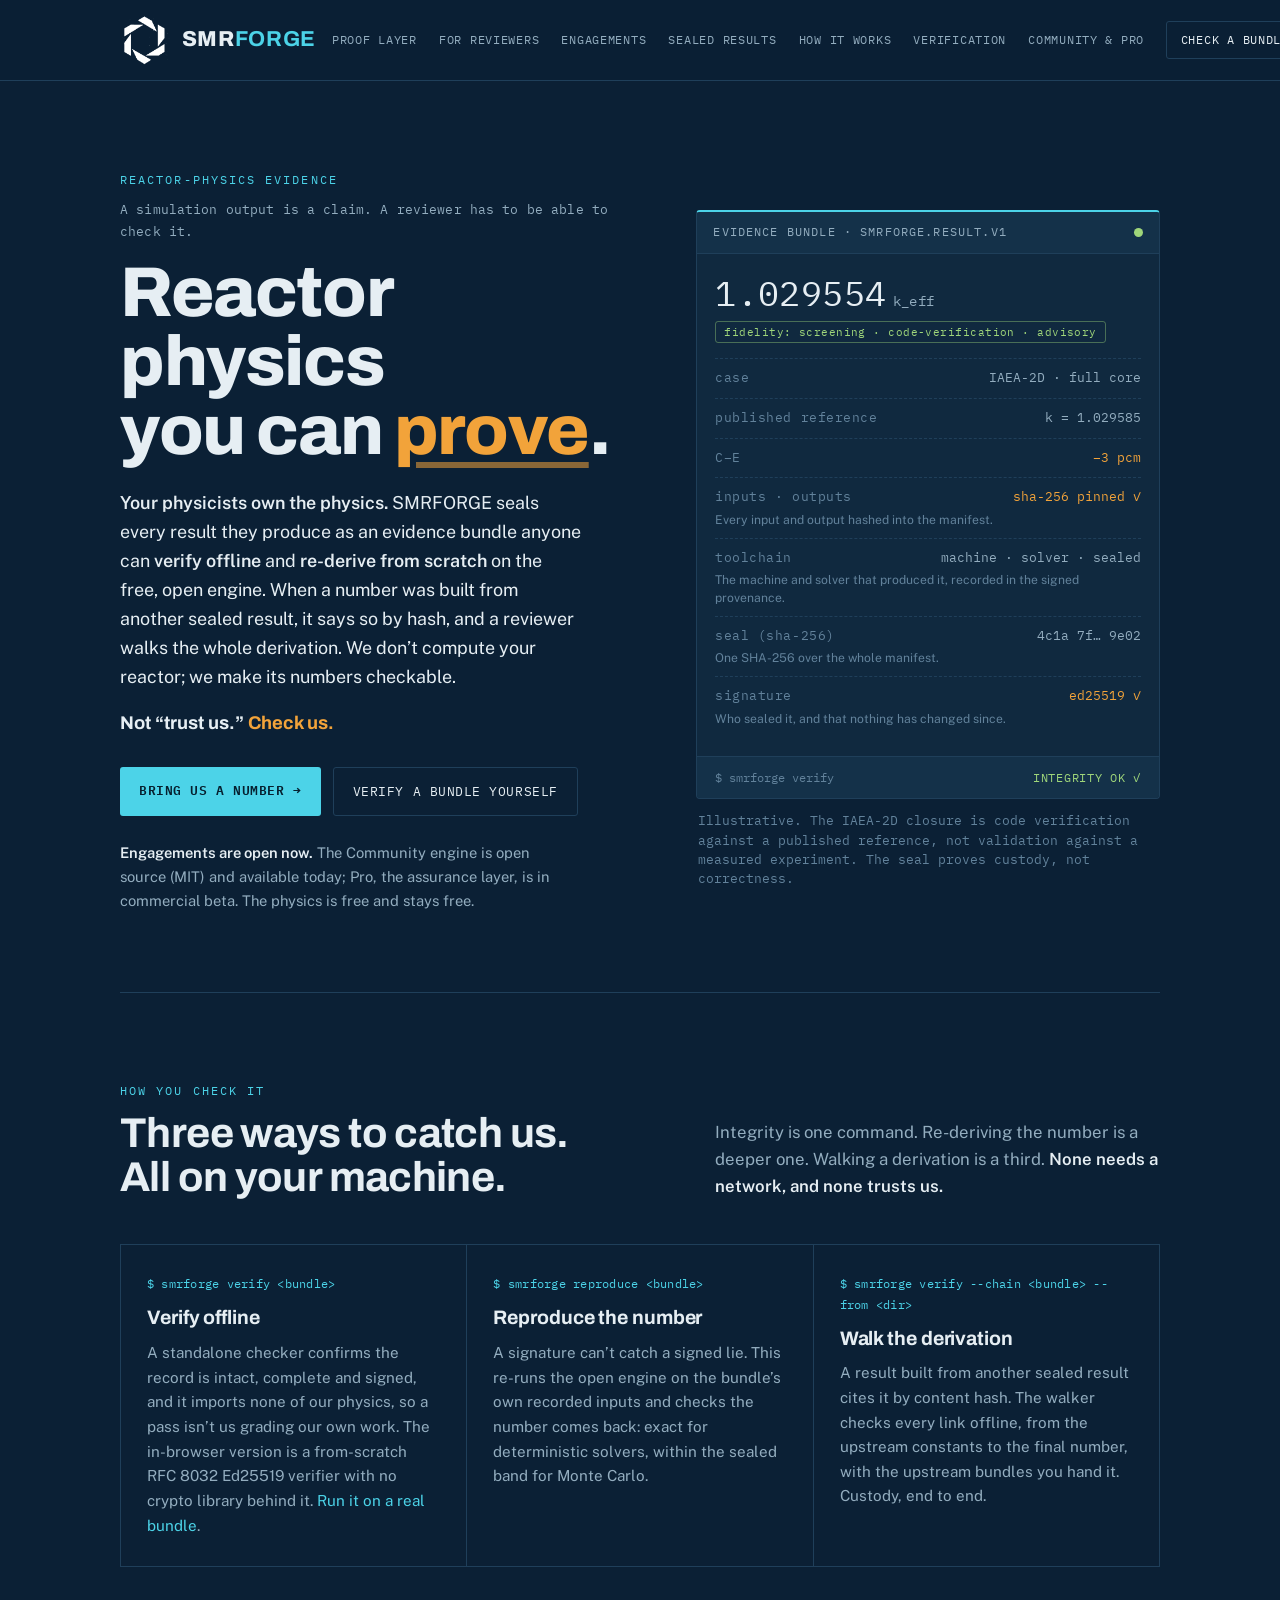
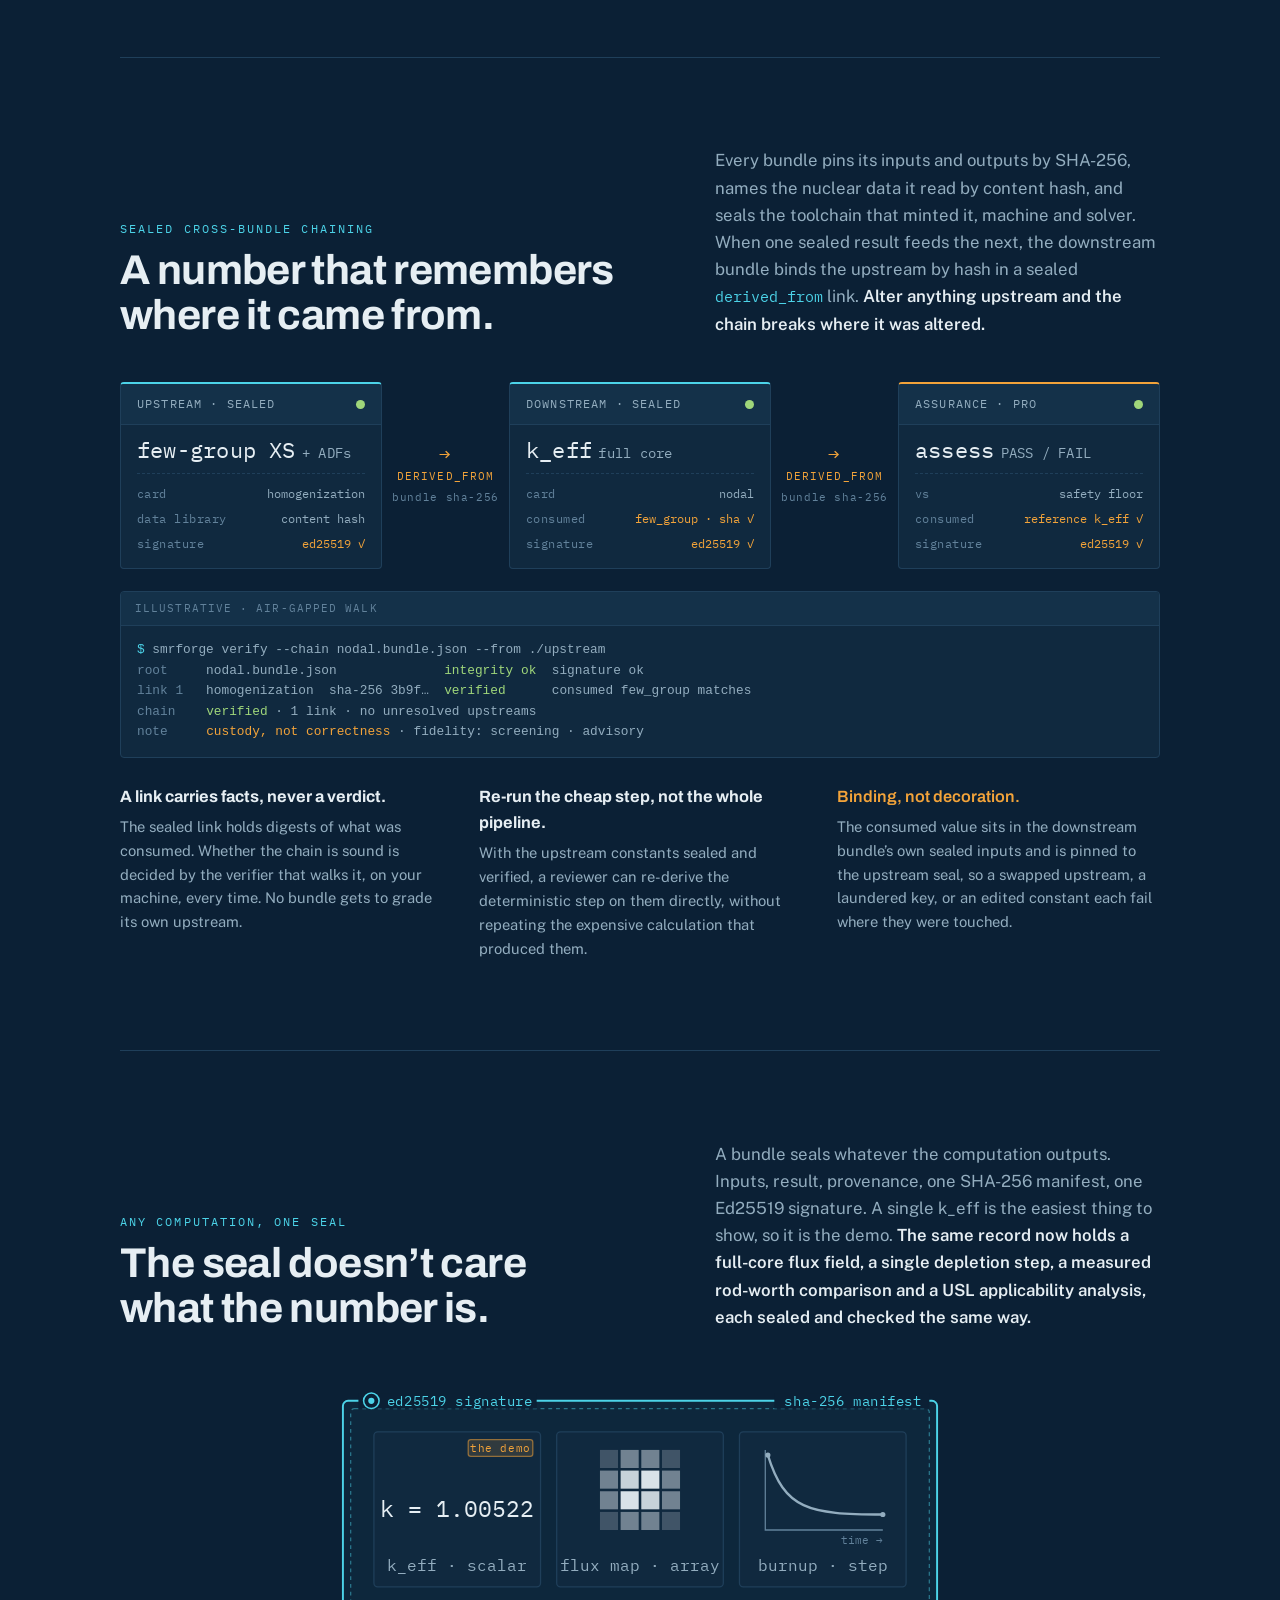
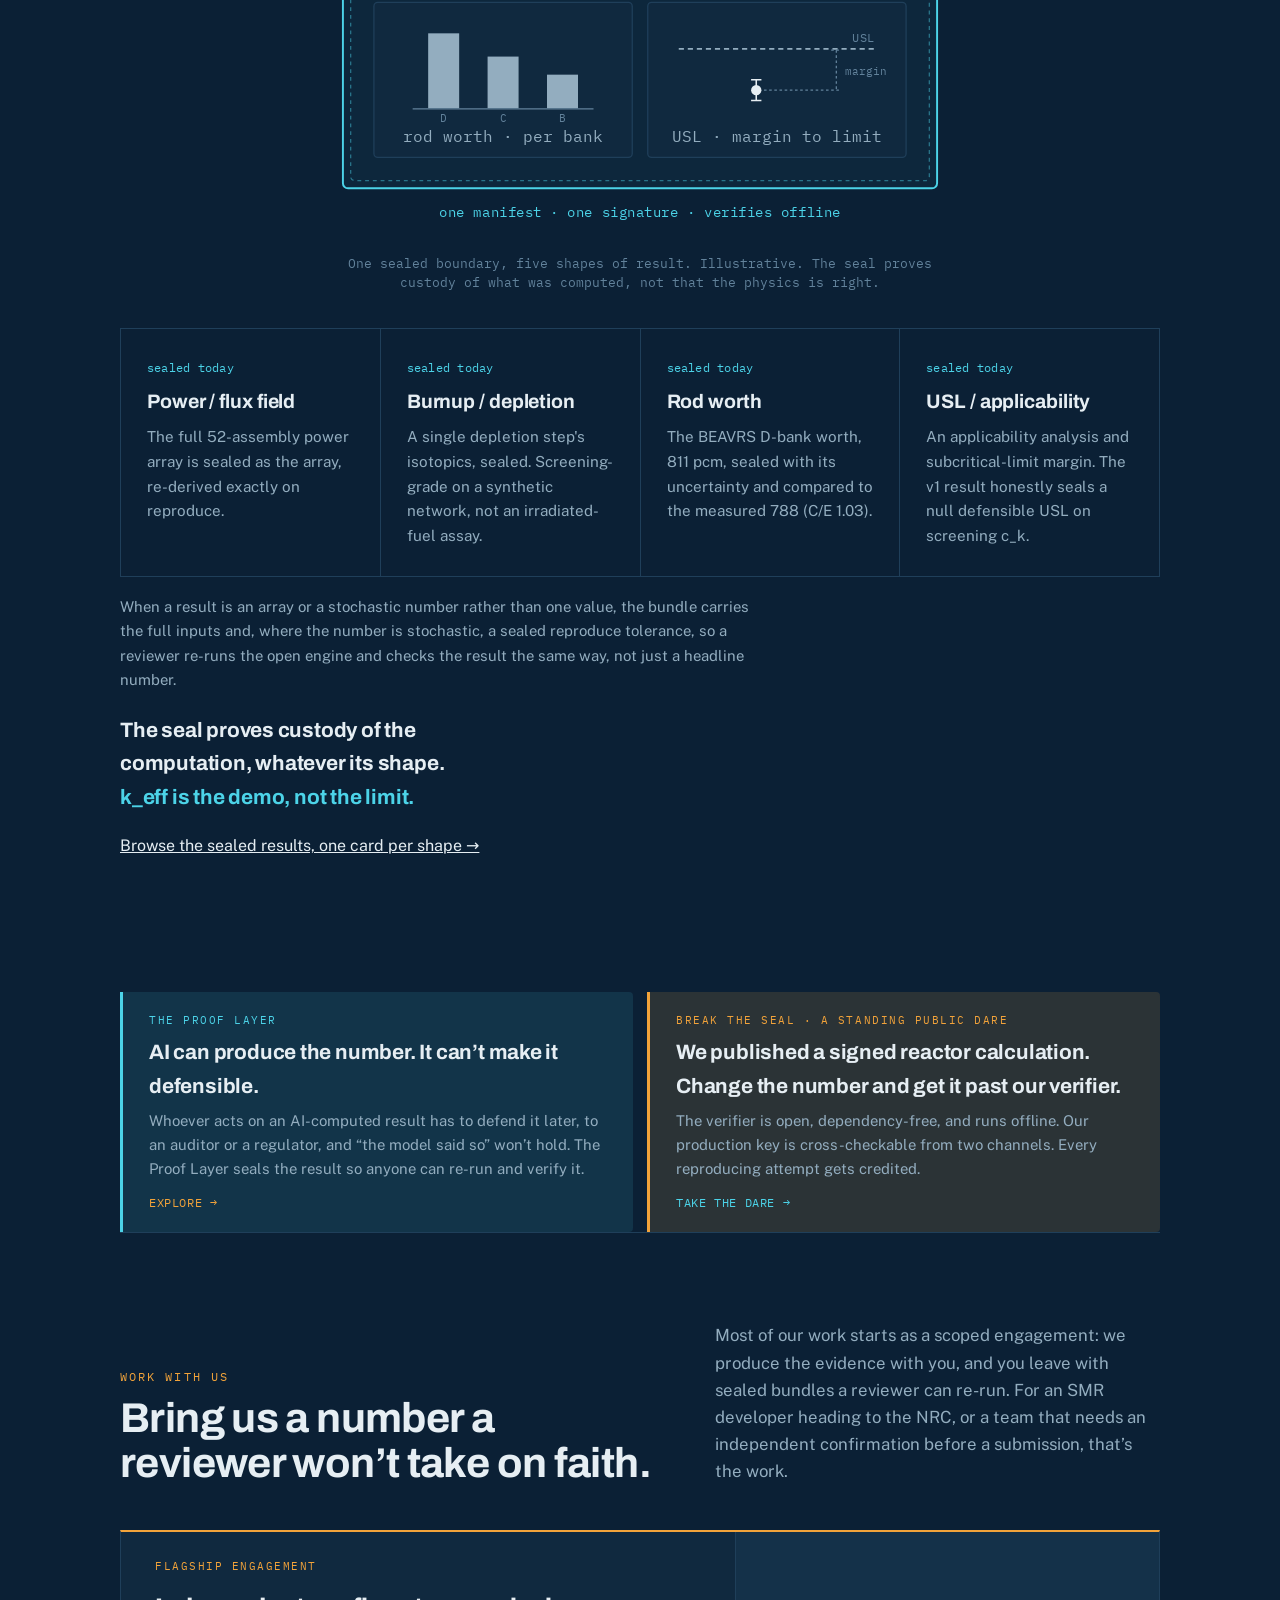
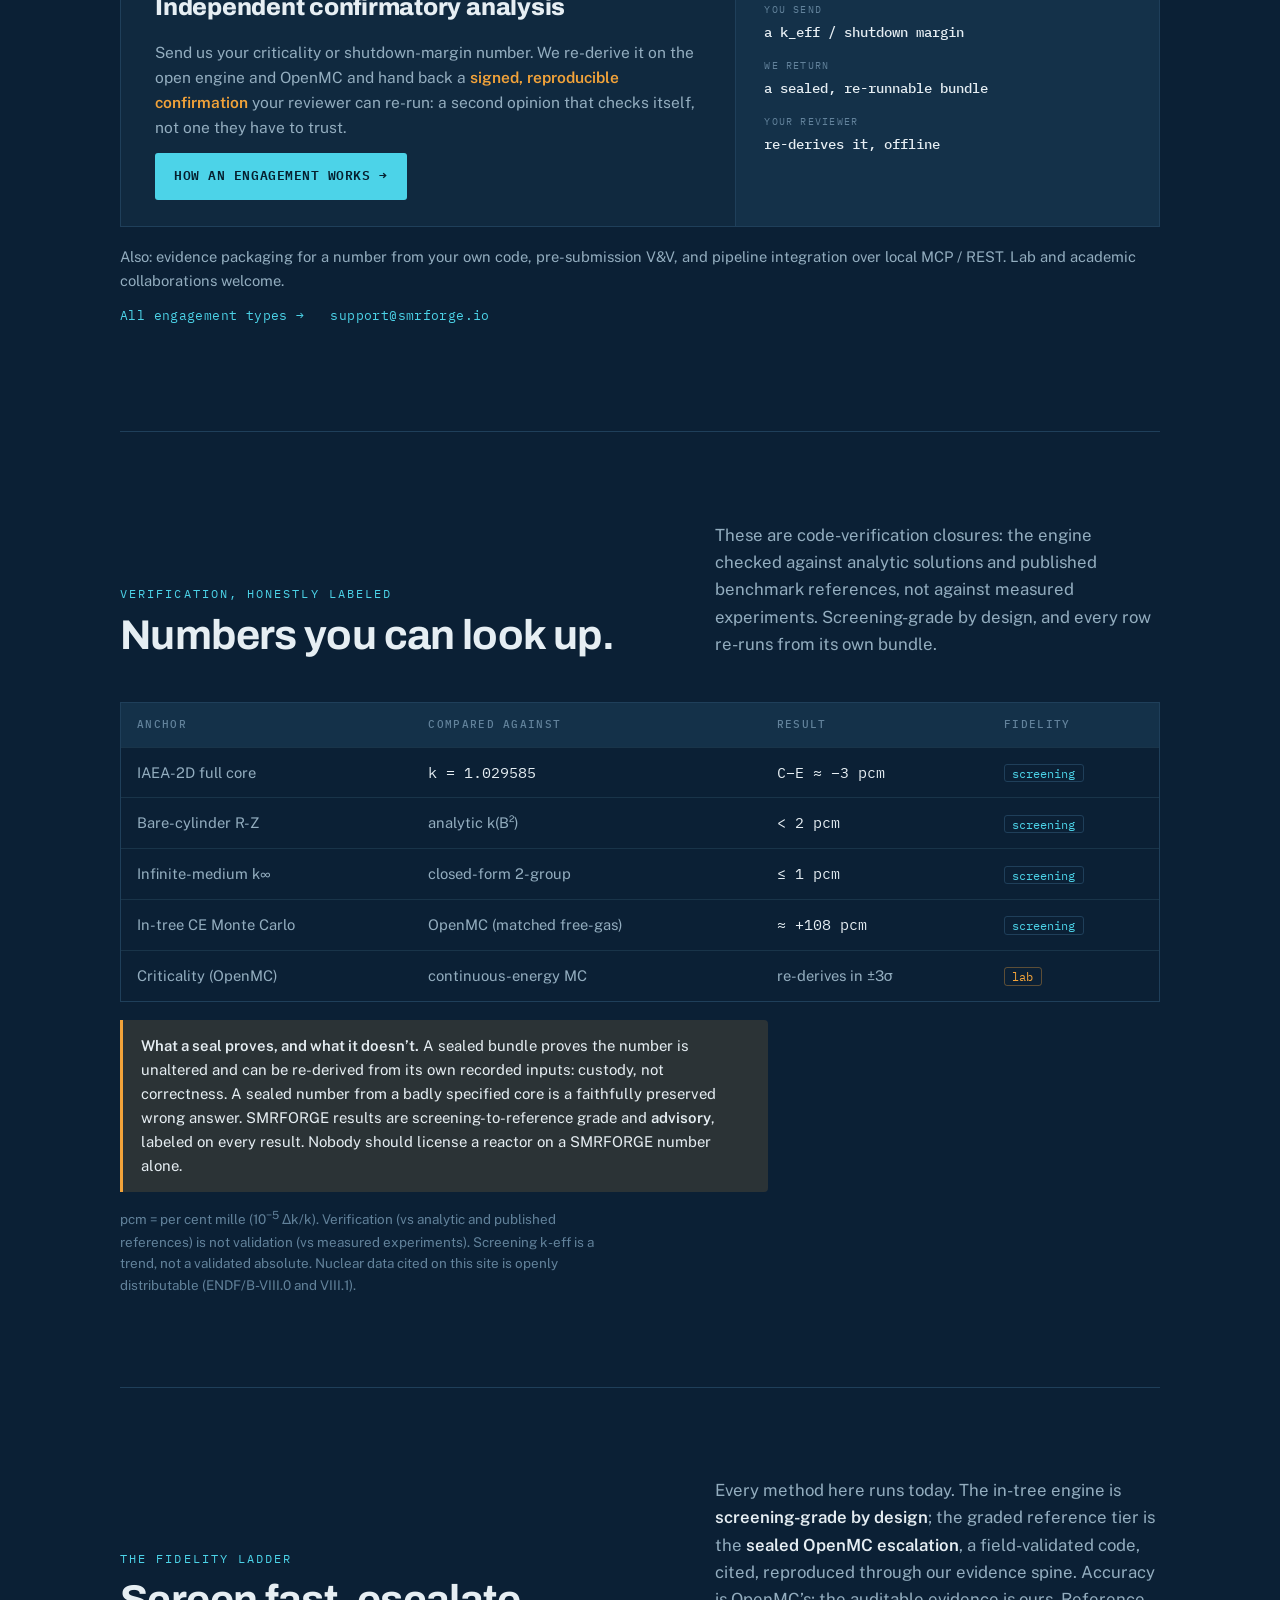
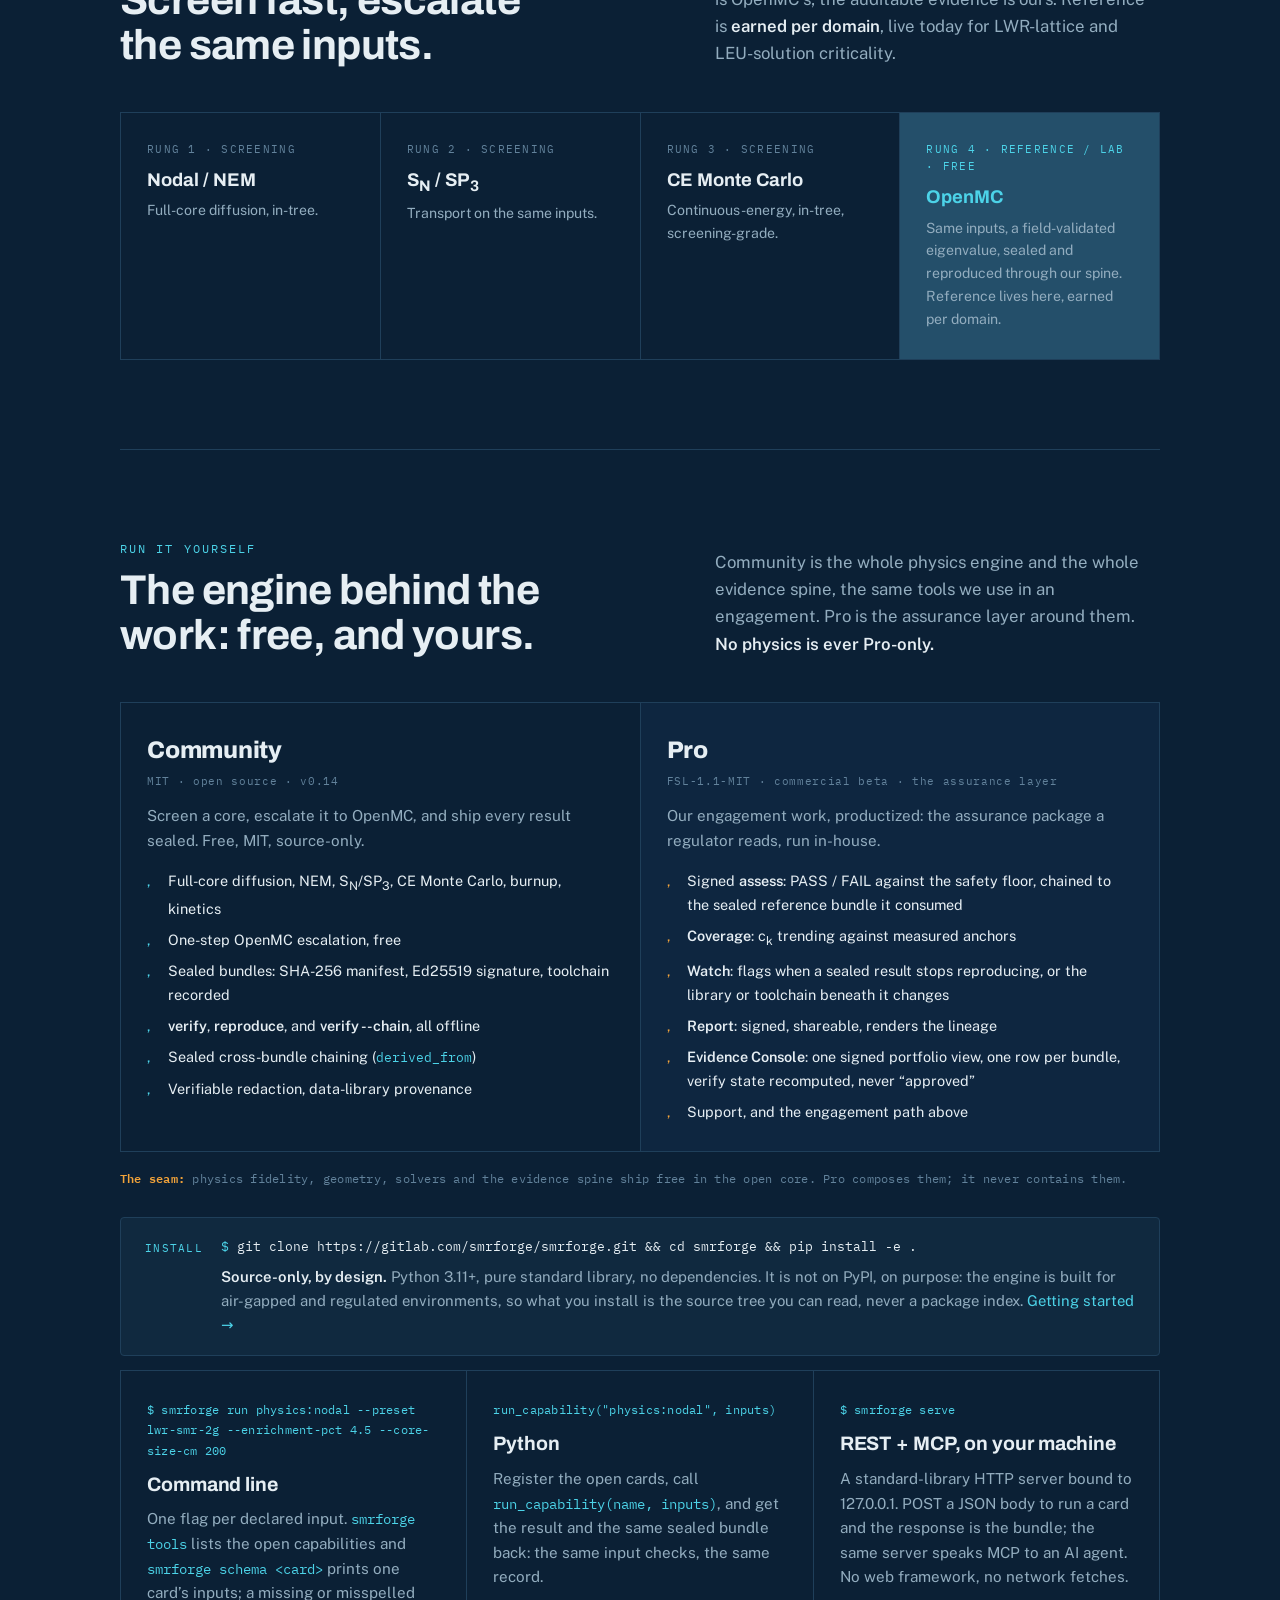
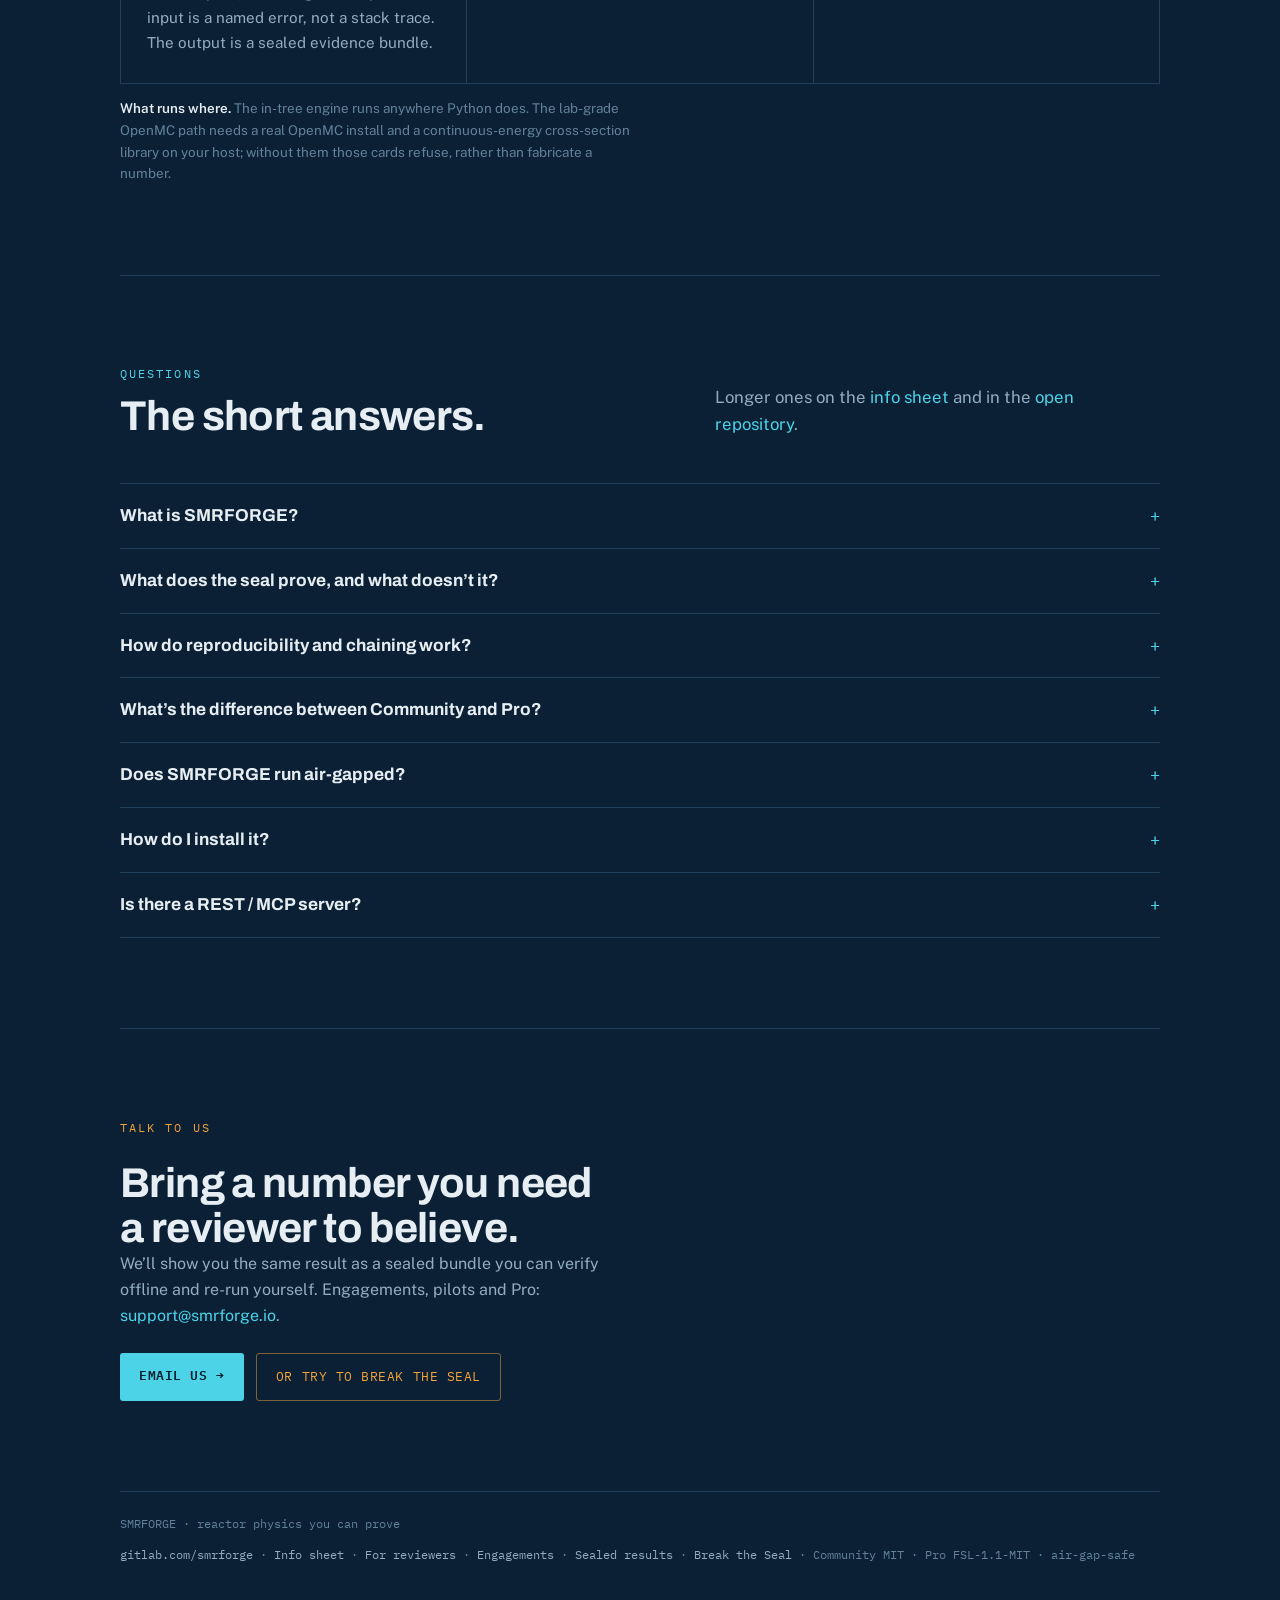
==== index.html @ 6ff383b5 "fix(site): consistency sweep from the honesty/link audit (footer, sitemap, check label) Post-overhau" ====
<!DOCTYPE html>
<html lang="en">
<head>
  <meta charset="UTF-8">
  <meta name="viewport" content="width=device-width, initial-scale=1.0">
  <meta name="google-site-verification" content="rlIf4eIc2Vl0NRAyAg5GZjQ8myi2Sw5cR3YJXz-t9fQ">
  <title>SMRFORGE · Reactor physics you can prove</title>
  <meta name="description" content="SMRFORGE is the evidence layer for reactor physics. Your team runs the calculation; every result becomes a sealed evidence bundle anyone can verify offline and re-derive by re-running the open engine on its recorded inputs. A result built from another sealed result cites it by hash, so a reviewer can walk the whole derivation. Not 'trust us'. Check us. Community is open (MIT); Pro adds the assurance layer for regulatory submissions (FSL-1.1-MIT). Air-gap-safe.">
  <link rel="icon" href="images/smrforge_logo_white_transparent.png" type="image/png">
  <meta property="og:title" content="SMRFORGE · Reactor physics you can prove">
  <meta property="og:description" content="The evidence layer for reactor physics. Every result becomes a sealed evidence bundle a reviewer can verify offline, re-derive on the open engine, and walk back to the sealed results it was built from. Not 'trust us'. Check us.">
  <meta property="og:image" content="https://smrforge.io/images/smrforge_logo_white_transparent.png">
  <meta property="og:url" content="https://smrforge.io">
  <meta property="og:type" content="website">
  <meta name="twitter:card" content="summary_large_image">
  <meta name="twitter:title" content="SMRFORGE · Reactor physics you can prove">
  <meta name="twitter:description" content="Sealed, offline-verifiable, re-runnable reactor-physics evidence, with custody you can walk end to end. Not 'trust us'. Check us. Air-gap-safe.">
  <meta name="twitter:image" content="https://smrforge.io/images/smrforge_logo_white_transparent.png">
  <link rel="canonical" href="https://smrforge.io">
  <script type="application/ld+json">
  {
    "@context": "https://schema.org",
    "@graph": [
      {
        "@type": "Organization",
        "@id": "https://smrforge.io/#organization",
        "name": "SMRFORGE",
        "url": "https://smrforge.io",
        "logo": "https://smrforge.io/images/smrforge_logo_white_transparent.png",
        "description": "SMRFORGE is the evidence layer for reactor physics. The free open core (MIT) is a screening-grade reactor-physics engine, full-core Cartesian nodal diffusion, higher-order NEM (1-D/2-D/3-D) with ADF/SPH equivalence, few-group homogenization, an in-tree continuous-energy Monte Carlo, Sn transport, SP3, burnup/depletion, kinetics and reactivity coefficients, rod-worth, shutdown-margin, pin-power, xenon/samarium, and one-step escalation to OpenMC, plus the evidence spine: sealed bundles with SHA-256 manifests and Ed25519 signatures, a standalone verifier, verifiable redaction, data-library and toolchain provenance, and sealed cross-bundle chaining so a result built from another sealed result can be walked end to end with `smrforge verify --chain`. Honestly screening-grade and reproducible on every run. Pro (FSL-1.1-MIT) adds the assurance layer for regulatory submissions, the signed assess deliverable with a PASS/FAIL verdict against the safety floor, coverage, watch, signed reports, and the Evidence Console. Air-gap-safe runtime.",
        "sameAs": [
          "https://www.linkedin.com/company/smrforge/",
          "https://x.com/smrforge"
        ],
        "contactPoint": {
          "@type": "ContactPoint",
          "email": "support@smrforge.io",
          "contactType": "customer support"
        }
      },
      {
        "@type": "SoftwareApplication",
        "name": "SMRFORGE Community",
        "applicationCategory": "EngineeringApplication",
        "operatingSystem": "Windows|macOS|Linux",
        "softwareVersion": "0.14.0",
        "description": "Open-source (MIT) screening reactor-physics engine for Small Modular Reactor design and analysis. In-tree pure-Python solvers, full-core Cartesian nodal diffusion, higher-order NEM (1-D/2-D/3-D) with ADF/SPH equivalence, few-group homogenization, continuous-energy Monte Carlo, Sn transport, SP3, burnup/depletion, kinetics and reactivity coefficients, for fast screening, plus one-step escalation to OpenMC (free). Every run produces a sealed evidence bundle (SHA-256 manifest, Ed25519 signature, reproducibility block with the data library by content hash and the minting toolchain, derivation lineage, and sealed derived_from links to upstream bundles) that any third party can verify offline. Ships the CLI (smrforge run, verify, verify --chain, reproduce, serve, license, --version) and the full evidence spine. Honestly screening-grade and reproducible. Pure Python standard library, zero dependencies; install from source (not on PyPI).",
        "offers": {
          "@type": "Offer",
          "price": "0",
          "priceCurrency": "USD"
        },
        "downloadUrl": "https://gitlab.com/smrforge/smrforge",
        "license": "https://opensource.org/licenses/MIT",
        "author": {
          "@id": "https://smrforge.io/#organization"
        }
      },
      {
        "@type": "SoftwareApplication",
        "name": "SMRFORGE Pro",
        "applicationCategory": "EngineeringApplication",
        "operatingSystem": "Windows|macOS|Linux",
        "description": "Commercial assurance / regulatory layer for licensing-relevant workflows (FSL-1.1-MIT). Turns evidence bundles into a submission-ready assurance package: the signed 'assess' deliverable, a lab-or-reference k-eff and a tech-spec shutdown-margin gate in one independently-verifiable bundle with a PASS/FAIL verdict against the safety floor, chained by sealed derived_from link to the reference bundle it consumed, plus coverage (c_k trending), watch (flags when a sealed result stops reproducing or the library or toolchain beneath it changes), signed shareable evidence reports that render lineage, and the Evidence Console, a signed portfolio view with the verify state of every bundle recomputed. Physics fidelity is never a Pro feature; all of it ships free in the open core.",
        "offers": {
          "@type": "Offer",
          "priceSpecification": {
            "@type": "PriceSpecification",
            "description": "Commercial license. Contact support@smrforge.io for pricing."
          }
        },
        "author": {
          "@id": "https://smrforge.io/#organization"
        }
      },
      {
        "@type": "FAQPage",
        "mainEntity": [
          {
            "@type": "Question",
            "name": "What is SMRFORGE?",
            "acceptedAnswer": {
              "@type": "Answer",
              "text": "SMRFORGE is the evidence layer for reactor physics. The free open core (MIT) is a screening-grade reactor-physics engine, full-core nodal diffusion and NEM, few-group homogenization, an in-tree continuous-energy Monte Carlo, Sn transport, SP3, burnup, kinetics and reactivity coefficients, rod-worth, shutdown-margin and pin-power, with one-step escalation to OpenMC, free. Every result becomes a sealed evidence bundle anyone can verify offline and re-derive by re-running the open engine on its recorded inputs. Pro (FSL-1.1-MIT) adds the assurance layer a regulator reads: the signed assess deliverable with a PASS/FAIL verdict against the safety floor, coverage, watch, signed reports and the Evidence Console. Physics is free and stays free; Pro is never physics."
            }
          },
          {
            "@type": "Question",
            "name": "What does the seal prove, and what doesn't it?",
            "acceptedAnswer": {
              "@type": "Answer",
              "text": "A sealed bundle proves custody: the number in front of you is the number the engine produced, nothing altered it, and the run can be re-derived from the inputs in the bundle. Under SMRFORGE's pinned production key it also proves origin. It does not prove the physics is right, a sealed number from a badly specified core is a faithfully preserved wrong answer. SMRFORGE results are screening-to-reference grade and advisory, labeled on every result. Nobody should license a reactor on a SMRFORGE number alone."
            }
          },
          {
            "@type": "Question",
            "name": "How does SMRFORGE handle reproducibility and chaining?",
            "acceptedAnswer": {
              "@type": "Answer",
              "text": "Every run produces an evidence bundle: a SHA-256 manifest of inputs and outputs, a reproducibility block (engine version, the nuclear-data library it read and its SHA-256, the RNG seed, a determinism statement, and the toolchain that minted it, machine and solver), and a derivation lineage. `smrforge verify <bundle>` confirms or refutes a bundle's integrity offline with a checker that imports none of our physics. `smrforge reproduce <bundle>` re-runs the open engine on the bundle's own recorded inputs and checks the number re-derives. When a result was built from another sealed result, its bundle binds the upstream by content hash in a sealed derived_from link, and `smrforge verify --chain <bundle> --from <dir>` walks every link offline. The link carries facts, never a verdict: the verifier that walks the chain decides."
            }
          },
          {
            "@type": "Question",
            "name": "What's the difference between Community and Pro?",
            "acceptedAnswer": {
              "@type": "Answer",
              "text": "Community (MIT) is the whole screening engine and the whole evidence spine: nodal diffusion and NEM, Sn/SP3, continuous-energy Monte Carlo, the OpenMC escalation path, sealed bundles, the standalone verifier, reproduce, chain walking, verifiable redaction, and data-library and toolchain provenance. Pro (FSL-1.1-MIT) adds the assurance layer: the signed assess deliverable with a PASS/FAIL verdict against the safety floor (chained to the sealed reference bundle it consumed), coverage (c_k trending), watch, signed reports with lineage, the Evidence Console, and support. No physics is ever Pro-only."
            }
          },
          {
            "@type": "Question",
            "name": "Does SMRFORGE run air-gapped?",
            "acceptedAnswer": {
              "@type": "Answer",
              "text": "Yes. The open core is pure Python standard library with zero dependencies and no network fetches at runtime, so it runs fully offline, on a laptop with no internet, in a SCIF, or behind an enterprise firewall. The verifier, reproduce, and the chain walker are all offline; the chain walker takes upstream bundles from a directory or archive you supply, never from a network."
            }
          },
          {
            "@type": "Question",
            "name": "How do I install SMRFORGE?",
            "acceptedAnswer": {
              "@type": "Answer",
              "text": "The open core is public at gitlab.com/smrforge/smrforge. It is not on PyPI, by design (the engine targets air-gapped and regulated environments), so you install from source: git clone the repo, then pip install -e . (Python 3.11+, pure standard library, zero dependencies). The CLI ships smrforge run <capability>, smrforge tools, smrforge schema <capability>, smrforge verify <bundle>, smrforge verify --chain, smrforge reproduce <bundle>, smrforge serve (a local REST + MCP server), smrforge license, and smrforge --version. The same capabilities are a Python API. Also public: the Evidence Envelope standard, its single-file reference verifier (no SMRFORGE import), and the reviewer kit. Pro is source-available (FSL-1.1) and licensed, in commercial beta."
            }
          },
          {
            "@type": "Question",
            "name": "Is there a REST / MCP server?",
            "acceptedAnswer": {
              "@type": "Answer",
              "text": "Yes. smrforge serve starts a Python-standard-library HTTP server bound to 127.0.0.1 (port 8765 by default) that fronts a REST API (POST a JSON body to /v1/run/<capability>; the response is the signed evidence bundle; /v1/tools lists the open capabilities and /openapi.json is the spec) and an MCP endpoint (JSON-RPC 2.0 at /mcp) for AI agents. No web framework, no network fetches, so it works in fully air-gapped environments. Pro cards are not served by the open server; they ship in the private Pro plugins and need an entitlement token."
            }
          }
        ]
      }
    ]
  }
  </script>
  <link rel="preload" as="image" href="images/smrforge_logo_white_transparent.png">
  <link rel="preconnect" href="https://fonts.googleapis.com">
  <link rel="preconnect" href="https://fonts.gstatic.com" crossorigin>
  <link rel="stylesheet" href="https://fonts.googleapis.com/css2?family=Archivo:wght@500;600;700;800&family=Public+Sans:wght@400;500;600;700&family=IBM+Plex+Mono:wght@400;500;600&display=swap">
<style>
  /* ---- SMRFORGE design system (homepage sets it; other pages follow) ----
       ground: prussian navy with a teal undertone · identity: glacier cyan (commands, links, kickers)
       signal: amber, the ONE warm accent, reserved for the thing that gets checked / the human decision
       verdicts: lichen = pass, clay = fail · hairline grids (1px --line) instead of card shadows
       type: Archivo display, Public Sans body, IBM Plex Mono for anything a machine wrote. */
  :root{
    --bg:#0b2035; --bg-2:#0e2640; --surface:#10293f; --surface-2:#143149;
    --line:#1f3f5a; --line-soft:#193449;
    --ink:#e6eef3; --muted:#93adbf; --faint:#62829b;
    --cyan:#4cd3e8; --cyan-2:#7ae3f2; --cyan-soft:rgba(76,211,232,.11);
    --amber:#f2a33a; --amber-soft:rgba(242,163,58,.14);
    --lichen:#9fd67a; --clay:#e0704f;
    --disp:"Archivo",system-ui,"Segoe UI",Helvetica,Arial,sans-serif;
    --body:"Public Sans",system-ui,"Segoe UI",Helvetica,Arial,sans-serif;
    --mono:"IBM Plex Mono",ui-monospace,"Cascadia Mono",Consolas,Menlo,monospace;
    --gutter:clamp(16px,4vw,40px);
  }
  *{box-sizing:border-box}
  html{scroll-behavior:smooth;scroll-padding-top:84px}
  body{margin:0;background:var(--bg);color:var(--ink);font-family:var(--body);line-height:1.62;
    -webkit-font-smoothing:antialiased;overflow-x:hidden}
  .wrap{max-width:1120px;margin:0 auto;padding:0 var(--gutter)}
  a{color:var(--ink)}
  :focus-visible{outline:2px solid var(--cyan);outline-offset:3px;border-radius:2px}
  .mono{font-family:var(--mono);font-variant-numeric:tabular-nums}
  .kicker{font-family:var(--mono);font-size:.72rem;letter-spacing:.18em;text-transform:uppercase;color:var(--cyan);margin:0 0 .6rem}
  .kicker.warm{color:var(--amber)}
  code,.code{font-family:var(--mono);font-size:.9em;color:var(--cyan)}

  /* --- section rhythm: one pattern, used everywhere --- */
  .sec{padding:clamp(56px,7vw,96px) 0;border-top:1px solid var(--line)}
  .sec-head{display:grid;grid-template-columns:minmax(0,1.1fr) minmax(0,.9fr);gap:clamp(20px,4vw,56px);align-items:end;margin-bottom:clamp(28px,4vw,44px)}
  @media(max-width:820px){.sec-head{grid-template-columns:1fr;gap:14px}}
  .sec h2{font-family:var(--disp);font-weight:700;font-size:clamp(1.75rem,3.6vw,2.6rem);line-height:1.08;letter-spacing:-.015em;margin:0;text-wrap:balance}
  .sec .lead{margin:0;color:var(--muted);font-size:1.05rem;max-width:56ch}
  .sec .lead b{color:var(--ink);font-weight:600}
  .sec .lead a{color:var(--cyan);text-decoration:none}
  .sec .lead a:hover{text-decoration:underline}

  /* --- hairline grid: cells on a 1px line background --- */
  .grid{display:grid;gap:1px;background:var(--line);border:1px solid var(--line)}
  .grid>*{background:var(--bg);padding:clamp(20px,2.6vw,28px) clamp(18px,2.4vw,26px);min-width:0}
  .grid.c3{grid-template-columns:repeat(3,minmax(0,1fr))}
  .grid.c4{grid-template-columns:repeat(4,minmax(0,1fr))}
  .grid.c2{grid-template-columns:repeat(2,minmax(0,1fr))}
  @media(max-width:860px){.grid.c4{grid-template-columns:repeat(2,minmax(0,1fr))}}
  @media(max-width:720px){.grid.c3,.grid.c2{grid-template-columns:1fr}}
  @media(max-width:480px){.grid.c4{grid-template-columns:1fr}}
  .cell .cmd{font-family:var(--mono);font-size:.78rem;color:var(--cyan);letter-spacing:.02em;word-break:break-word}
  .cell h3{font-family:var(--disp);font-weight:700;font-size:1.22rem;margin:.55rem 0 .45rem;letter-spacing:-.005em}
  .cell p{margin:0;color:var(--muted);font-size:.95rem}
  .cell p a{color:var(--cyan);text-decoration:none}
  .cell p a:hover{text-decoration:underline}

  /* --- buttons --- */
  .btn{display:inline-block;font-family:var(--mono);font-size:.84rem;letter-spacing:.04em;text-transform:uppercase;
    padding:.78rem 1.2rem;text-decoration:none;border-radius:3px;transition:background .14s,border-color .14s,color .14s}
  .btn.primary{background:var(--cyan);color:#06202f;font-weight:600}
  .btn.primary:hover{background:var(--cyan-2)}
  .btn.line{border:1px solid var(--line);color:var(--ink)}
  .btn.line:hover{border-color:var(--cyan);color:var(--cyan)}
  .btn.warm{border:1px solid rgba(242,163,58,.5);color:var(--amber)}
  .btn.warm:hover{border-color:var(--amber);background:var(--amber-soft)}

  /* --- header --- */
  header.site{position:sticky;top:0;z-index:10;background:rgba(11,32,53,.92);backdrop-filter:blur(8px);
    border-bottom:1px solid var(--line)}
  header.site .bar{display:flex;justify-content:space-between;align-items:center;gap:16px;
    max-width:1120px;margin:0 auto;padding:14px var(--gutter)}
  .brand{display:flex;align-items:center;gap:.65rem;font-family:var(--disp);font-weight:800;font-size:1.35rem;letter-spacing:.03em;text-decoration:none}
  .brand .wm{line-height:1;color:var(--ink)}
  .brand .logo{height:52px;width:auto;display:block}
  .brand b{color:var(--cyan)}
  nav.main{display:flex;gap:22px;align-items:center;font-family:var(--mono);font-size:.76rem;text-transform:uppercase;letter-spacing:.06em}
  nav.main a{color:var(--muted);text-decoration:none;white-space:nowrap}
  nav.main a:hover{color:var(--ink)}
  nav.main .ghost{border:1px solid var(--line);padding:.5rem .85rem;color:var(--ink);border-radius:3px}
  nav.main .ghost:hover{border-color:var(--cyan);color:var(--cyan)}
  @media(max-width:900px){nav.main{gap:14px}nav.main a.sub{display:none}}
  @media(max-width:560px){nav.main a:not(.ghost){display:none}.brand .logo{height:44px}}

  /* --- hero --- */
  .hero{display:grid;grid-template-columns:minmax(0,1.05fr) minmax(0,.95fr);gap:clamp(30px,5vw,64px);
    align-items:center;padding:clamp(48px,7vw,96px) 0 clamp(36px,5vw,64px)}
  @media(max-width:900px){.hero{grid-template-columns:1fr;gap:38px}}
  .problem{font-family:var(--mono);font-size:.84rem;color:var(--muted);margin:0 0 1rem;letter-spacing:.01em}
  h1{font-family:var(--disp);font-weight:800;font-size:clamp(2.5rem,6.2vw,4.4rem);
    line-height:.98;letter-spacing:-.02em;margin:0;text-wrap:balance}
  h1 .u{color:var(--amber);text-decoration:underline;text-decoration-thickness:.08em;
    text-underline-offset:.12em;text-decoration-color:rgba(242,163,58,.55)}
  .desc{font-size:1.12rem;color:var(--ink);max-width:42ch;margin:1.4rem 0 0}
  .desc b{font-weight:600}
  .tagline{font-family:var(--disp);font-weight:700;font-size:1.15rem;margin:1.1rem 0 0;color:var(--ink)}
  .tagline .cx{color:var(--amber)}
  .ctas{display:flex;gap:12px;flex-wrap:wrap;margin-top:1.8rem}
  .avail{margin-top:1.6rem;font-size:.92rem;color:var(--muted);max-width:48ch}
  .avail b{color:var(--ink);font-weight:600}
  .avail a{color:var(--cyan);text-decoration:none}

  /* --- the one lifted object: the evidence receipt --- */
  .receipt{background:var(--surface);border:1px solid var(--line);border-top:2px solid var(--cyan);border-radius:4px;
    overflow:hidden;font-family:var(--mono);min-width:0}
  .receipt .top{display:flex;justify-content:space-between;align-items:center;gap:10px;
    padding:11px 16px;border-bottom:1px solid var(--line);background:var(--surface-2)}
  .receipt .top .t{font-size:.72rem;letter-spacing:.1em;text-transform:uppercase;color:var(--muted)}
  .receipt .top .dot{width:9px;height:9px;border-radius:50%;background:var(--lichen);flex:none}
  .receipt .mid{padding:20px 18px}
  .receipt .k{font-size:clamp(1.7rem,4vw,2.2rem);color:var(--ink);letter-spacing:.01em;font-variant-numeric:tabular-nums;line-height:1.1}
  .receipt .k small{color:var(--muted);font-size:.9rem;margin-left:.4rem}
  .receipt .tag{display:inline-block;margin-top:.55rem;font-size:.7rem;color:var(--lichen);
    border:1px solid rgba(159,214,122,.4);padding:.06rem .5rem;border-radius:3px;letter-spacing:.04em}
  .receipt .rows{border-top:1px dashed var(--line);margin-top:16px;padding-top:14px;display:grid;gap:8px}
  .receipt .row{display:flex;justify-content:space-between;gap:12px;font-size:.8rem}
  .receipt .row .l{color:var(--faint);letter-spacing:.04em;flex:none}
  .receipt .row .v{color:var(--muted);text-align:right;overflow-wrap:anywhere}
  .receipt .row .v.ok{color:var(--amber)}
  .receipt .row .v.bad{color:var(--clay)}
  .receipt.ledger .rows{border-top:0;margin-top:14px;padding-top:0;gap:0}
  .receipt.ledger .row{display:grid;grid-template-columns:auto minmax(0,1fr);column-gap:14px;row-gap:3px;padding:9px 0;border-top:1px dashed var(--line)}
  .receipt.ledger .row .l{flex:none}
  .receipt.ledger .row .pf{grid-column:1/-1;font-family:var(--body);font-size:.76rem;color:var(--faint);line-height:1.45;transition:color .14s}
  .receipt.ledger .row:hover .pf,.receipt.ledger .row:focus-within .pf{color:var(--muted)}
  .receipt .foot{border-top:1px solid var(--line);padding:11px 18px;display:flex;justify-content:space-between;gap:12px;
    font-size:.74rem;color:var(--faint);background:var(--surface-2)}
  .receipt .foot .pass{color:var(--lichen);letter-spacing:.06em}
  .receipt .foot .fail{color:var(--clay);letter-spacing:.06em}
  .cap{font-size:.8rem;color:var(--faint);margin:12px 2px 0;font-family:var(--mono);line-height:1.5}

  /* --- chain: receipts bound by derived_from --- */
  .chain{display:grid;grid-template-columns:minmax(0,1fr) auto minmax(0,1fr) auto minmax(0,1fr);gap:0;align-items:stretch;margin-top:8px}
  @media(max-width:860px){.chain{grid-template-columns:1fr}}
  .chain .receipt{box-shadow:none;border-top-width:2px}
  .chain .receipt.pro{border-top-color:var(--amber)}
  .chain .receipt .k{font-size:1.35rem}
  .chain .receipt .mid{padding:14px 16px}
  .chain .receipt .rows{margin-top:10px;padding-top:10px;gap:6px}
  .chain .receipt .row{font-size:.74rem}
  .link{display:flex;flex-direction:column;align-items:center;justify-content:center;gap:4px;padding:0 10px;
    font-family:var(--mono);font-size:.66rem;letter-spacing:.1em;text-transform:uppercase;color:var(--amber);min-width:112px}
  .link .arrow{font-size:1.2rem;line-height:1;color:var(--amber)}
  .link .lbl{color:var(--amber)}
  .link .sub{color:var(--faint);letter-spacing:.06em;text-transform:none;font-size:.66rem}
  @media(max-width:860px){.link{padding:12px 0}.link .arrow{transform:rotate(90deg)}}
  .term{margin-top:22px;background:var(--surface);border:1px solid var(--line);border-radius:4px;overflow:hidden;font-family:var(--mono);font-size:.8rem}
  .term .tbar{padding:8px 14px;border-bottom:1px solid var(--line);background:var(--surface-2);color:var(--faint);font-size:.68rem;letter-spacing:.1em;text-transform:uppercase}
  .term pre{margin:0;padding:14px 16px;color:var(--muted);overflow-x:auto;line-height:1.6}
  .term .p{color:var(--cyan)} .term .ok{color:var(--lichen)} .term .w{color:var(--amber)} .term .d{color:var(--faint)}
  .chain-notes{display:grid;grid-template-columns:repeat(3,minmax(0,1fr));gap:clamp(18px,3vw,36px);margin-top:26px}
  @media(max-width:720px){.chain-notes{grid-template-columns:1fr}}
  .chain-notes h4{font-family:var(--disp);font-weight:700;font-size:1.02rem;margin:0 0 .3rem}
  .chain-notes p{margin:0;color:var(--muted);font-size:.92rem}
  .chain-notes .warm{color:var(--amber);font-weight:600}

  /* --- any computation, one seal (shapes-) --- */
  .shapes-fig{margin:0 auto;max-width:620px}
  .shapes-fig svg{display:block;width:100%;height:auto}
  .shapes-fig .cap{text-align:center;margin-top:14px}
  .shapes-fig text{font-family:var(--mono);font-variant-numeric:tabular-nums}
  .shapes-fig .seal{stroke:var(--cyan);fill:rgba(76,211,232,.035)}
  .shapes-fig .seal-ring{stroke:var(--cyan);fill:none;opacity:.45}
  .shapes-fig .seal-lbl{fill:var(--cyan)}
  .shapes-fig .mask{fill:var(--bg)}
  .shapes-fig .tile{fill:var(--surface);stroke:var(--line)}
  .shapes-fig .ink{fill:var(--ink)}
  .shapes-fig .mut{fill:var(--muted)}
  .shapes-fig .fnt{fill:var(--faint)}
  .shapes-fig .ink-s{stroke:var(--ink);fill:none}
  .shapes-fig .mut-s{stroke:var(--muted);fill:none}
  .shapes-fig .fnt-s{stroke:var(--faint);fill:none}
  .shapes-fig .demo{fill:var(--amber)}
  .shapes-fig .demo-s{stroke:rgba(242,163,58,.55);fill:var(--amber-soft)}
  .shapes-grid{margin-top:clamp(24px,3vw,36px)}
  .shapes-honest{margin:18px 0 0;color:var(--muted);font-size:.93rem;max-width:72ch}
  .shapes-close{margin:22px 0 0;font-family:var(--disp);font-weight:700;font-size:clamp(1.08rem,2vw,1.3rem);
    letter-spacing:-.01em;color:var(--ink);max-width:40ch;text-wrap:balance}
  .shapes-close b{color:var(--cyan)}

  /* --- paired callouts: proof layer (cyan) + break the seal (amber) --- */
  .callouts{display:grid;grid-template-columns:1fr 1fr;gap:14px;padding:clamp(28px,4vw,44px) 0 0}
  @media(max-width:820px){.callouts{grid-template-columns:1fr}}
  .callout{display:flex;flex-direction:column;gap:6px;padding:20px clamp(18px,2.6vw,26px);text-decoration:none;
    border-left:3px solid var(--cyan);background:var(--cyan-soft);transition:background .14s;border-radius:0 4px 4px 0}
  .callout:hover{background:rgba(76,211,232,.17)}
  .callout.amber{border-left-color:var(--amber);background:var(--amber-soft)}
  .callout.amber:hover{background:rgba(242,163,58,.2)}
  .callout .ck{font-family:var(--mono);font-size:.68rem;letter-spacing:.14em;text-transform:uppercase;color:var(--cyan)}
  .callout.amber .ck{color:var(--amber)}
  .callout strong{font-family:var(--disp);font-weight:700;font-size:clamp(1.08rem,2vw,1.3rem);color:var(--ink);letter-spacing:-.01em}
  .callout span.s{color:var(--muted);font-size:.93rem}
  .callout .go{font-family:var(--mono);font-size:.78rem;letter-spacing:.05em;text-transform:uppercase;color:var(--amber);margin-top:4px}
  .callout.amber .go{color:var(--cyan)}

  /* --- engagements teaser --- */
  .flag{display:grid;grid-template-columns:minmax(0,1.45fr) minmax(0,1fr);gap:0;border:1px solid var(--line);border-top:2px solid var(--amber);background:var(--surface)}
  @media(max-width:820px){.flag{grid-template-columns:1fr}}
  .flag .fm{padding:26px clamp(20px,3vw,34px);display:flex;flex-direction:column;gap:.8rem;align-items:flex-start}
  .flag .fm .en{font-family:var(--mono);font-size:.68rem;letter-spacing:.14em;text-transform:uppercase;color:var(--amber)}
  .flag .fm h3{font-family:var(--disp);font-weight:800;font-size:1.5rem;margin:0;letter-spacing:-.01em}
  .flag .fm p{margin:0;color:var(--muted);font-size:.97rem;max-width:58ch}
  .flag .fm .warm{color:var(--amber);font-weight:600}
  .flag .ff{border-left:1px solid var(--line);background:var(--surface-2);padding:22px clamp(18px,2.4vw,28px);display:flex;flex-direction:column;justify-content:center;gap:14px}
  @media(max-width:820px){.flag .ff{border-left:0;border-top:1px solid var(--line)}}
  .flag .fs{display:flex;flex-direction:column;gap:2px}
  .flag .fs .s{font-family:var(--mono);font-size:.64rem;letter-spacing:.12em;text-transform:uppercase;color:var(--faint)}
  .flag .fs b{font-family:var(--mono);color:var(--ink);font-size:.9rem;font-weight:500}
  .more{display:flex;gap:14px 26px;flex-wrap:wrap;margin-top:18px;font-size:.92rem;color:var(--muted)}
  .more a{color:var(--cyan);text-decoration:none;font-family:var(--mono);font-size:.8rem;letter-spacing:.03em}
  .more a:hover{text-decoration:underline}

  /* --- validation table --- */
  .tscroll{overflow-x:auto;border:1px solid var(--line)}
  table{width:100%;border-collapse:collapse;font-size:.92rem;min-width:560px}
  th,td{text-align:left;padding:13px 16px;border-bottom:1px solid var(--line-soft)}
  th{font-family:var(--mono);font-size:.68rem;letter-spacing:.12em;text-transform:uppercase;color:var(--faint);font-weight:500;background:var(--surface-2)}
  td{color:var(--muted)}
  td.n{font-family:var(--mono);color:var(--ink);font-variant-numeric:tabular-nums;white-space:nowrap}
  td .fid{font-family:var(--mono);font-size:.72rem;color:var(--cyan);border:1px solid var(--line);padding:.05rem .45rem;border-radius:3px;white-space:nowrap}
  td .fid.lab{color:var(--amber);border-color:rgba(242,163,58,.35)}
  tr:last-child td{border-bottom:0}
  .note{margin:18px 0 0;padding:14px 18px;border-left:3px solid var(--amber);background:var(--amber-soft);
    color:var(--ink);font-size:.93rem;max-width:72ch;border-radius:0 4px 4px 0}
  .note b{font-weight:600}
  .fine{font-size:.84rem;color:var(--faint);margin:14px 0 0;max-width:64ch}

  /* --- fidelity ladder --- */
  .rung .rk{font-family:var(--mono);font-size:.66rem;letter-spacing:.12em;text-transform:uppercase;color:var(--faint)}
  .rung .rt{font-family:var(--disp);font-weight:700;font-size:1.15rem;margin:8px 0 4px}
  .rung .rd{margin:0;font-size:.88rem;color:var(--muted)}
  .rung.free{background:var(--cyan-soft)}
  .rung.free .rt,.rung.free .rk{color:var(--cyan)}

  /* --- products --- */
  .prod .pt{font-family:var(--disp);font-weight:800;font-size:1.5rem;letter-spacing:-.01em}
  .prod .lic{font-family:var(--mono);font-size:.7rem;color:var(--faint);letter-spacing:.06em;margin-top:2px}
  .prod p{color:var(--muted);font-size:.95rem;margin:.9rem 0 0}
  .prod ul{list-style:none;padding:0;margin:1rem 0 0;display:grid;gap:.5rem}
  .prod li{font-size:.9rem;color:var(--ink);padding-left:1.3rem;position:relative}
  .prod li::before{content:", ";position:absolute;left:0;color:var(--cyan)}
  .prod li b{font-weight:600}
  .prod.pro{background:var(--bg-2)}
  .prod.pro li::before{color:var(--amber)}
  .seam{margin:16px 0 0;font-family:var(--mono);font-size:.78rem;color:var(--faint);letter-spacing:.02em}
  .seam b{color:var(--amber);font-weight:600}
  .install{margin:28px 0 0;padding:18px clamp(18px,2.4vw,24px);border:1px solid var(--line);background:var(--surface);
    display:grid;grid-template-columns:auto minmax(0,1fr);gap:18px;align-items:start;border-radius:4px}
  @media(max-width:720px){.install{grid-template-columns:1fr}}
  .install .ik{font-family:var(--mono);font-size:.66rem;letter-spacing:.12em;text-transform:uppercase;color:var(--cyan);padding-top:4px}
  .install p{margin:0;color:var(--muted);font-size:.93rem}
  .install p b{color:var(--ink);font-weight:600}
  .install p a{color:var(--cyan);text-decoration:none}
  .install .cmd{display:block;font-family:var(--mono);font-size:.82rem;color:var(--ink);margin:0 0 8px;overflow-wrap:anywhere}
  .install .cmd .p{color:var(--cyan)}

  /* --- faq --- */
  .faq{border-top:1px solid var(--line)}
  .faq details{border-bottom:1px solid var(--line)}
  .faq summary{cursor:pointer;list-style:none;padding:18px 0;font-family:var(--disp);font-weight:700;font-size:1.08rem;display:flex;justify-content:space-between;gap:16px;align-items:center}
  .faq summary::-webkit-details-marker{display:none}
  .faq summary::after{content:"+";font-family:var(--mono);color:var(--cyan);font-weight:400;flex:none}
  .faq details[open] summary::after{content:"−"}
  .faq .a{padding:0 0 20px;color:var(--muted);font-size:.95rem;max-width:76ch}
  .faq .a code{color:var(--cyan)}

  /* --- contact + footer --- */
  .contact h2{max-width:22ch}
  .contact p{color:var(--muted);max-width:52ch;margin:0 0 1.5rem}
  .contact p a{color:var(--cyan);text-decoration:none}
  footer{border-top:1px solid var(--line);padding:22px 0 46px;display:flex;justify-content:space-between;
    flex-wrap:wrap;gap:12px;font-family:var(--mono);font-size:.74rem;color:var(--faint)}
  footer a{color:var(--muted);text-decoration:none}
  footer a:hover{color:var(--cyan)}
</style>
</head>
<body>
<header class="site">
  <div class="bar">
    <a class="brand" href="/" aria-label="SMRFORGE home"><img class="logo" src="images/smrforge-mark-white.png" alt="SMRFORGE mark"><span class="wm">SMR<b>FORGE</b></span></a>
    <nav class="main" aria-label="Primary">
      <a href="proof-layer.html">Proof Layer</a><a href="for-reviewers.html">For reviewers</a><a href="engagements.html">Engagements</a><a href="sealed-results.html">Sealed results</a>
      <a class="sub" href="#howit">How it works</a><a class="sub" href="#valid">Verification</a><a class="sub" href="#products">Community &amp; Pro</a><a class="ghost" href="check.html">Check a bundle</a>
    </nav>
  </div>
</header>

<div class="wrap">
  <section class="hero">
    <div>
      <p class="kicker">Reactor-physics evidence</p>
      <p class="problem">A simulation output is a claim. A reviewer has to be able to check it.</p>
      <h1>Reactor physics<br>you can <span class="u">prove</span>.</h1>
      <p class="desc"><b>Your physicists own the physics.</b> SMRFORGE seals every result they produce as an
        evidence bundle anyone can <b>verify offline</b> and <b>re-derive from scratch</b> on the free, open
        engine. When a number was built from another sealed result, it says so by hash, and a reviewer walks
        the whole derivation. We don&rsquo;t compute your reactor; we make its numbers checkable.</p>
      <p class="tagline">Not &ldquo;trust us.&rdquo; <span class="cx">Check us.</span></p>
      <div class="ctas">
        <a class="btn primary" href="engagements.html">Bring us a number &rarr;</a>
        <a class="btn line" href="check.html">Verify a bundle yourself</a>
      </div>
      <p class="avail"><b>Engagements are open now.</b> The Community engine is open source (MIT) and available
        today; Pro, the assurance layer, is in commercial beta. The physics is free and stays free.</p>
    </div>

    <div>
      <div class="receipt ledger" role="img" aria-label="An example evidence bundle: SMRFORGE computes a k-effective of 1.029554 for the IAEA-2D benchmark, closing the published reference of 1.029585 to minus 3 pcm; screening-grade code-verification; inputs pinned by SHA-256; the minting toolchain recorded; an Ed25519 signature; and an offline integrity check passing.">
        <div class="top"><span class="t">Evidence bundle &middot; smrforge.result.v1</span><span class="dot" aria-hidden="true"></span></div>
        <div class="mid">
          <div class="k">1.029554<small>k_eff</small></div>
          <span class="tag">fidelity: screening &middot; code-verification &middot; advisory</span>
          <div class="rows">
            <div class="row"><span class="l">case</span><span class="v">IAEA-2D &middot; full core</span></div>
            <div class="row"><span class="l">published reference</span><span class="v">k = 1.029585</span></div>
            <div class="row"><span class="l">C&minus;E</span><span class="v ok">&minus;3 pcm</span></div>
            <div class="row" tabindex="0"><span class="l">inputs &middot; outputs</span><span class="v ok">sha-256 pinned &#10003;</span><span class="pf">Every input and output hashed into the manifest.</span></div>
            <div class="row" tabindex="0"><span class="l">toolchain</span><span class="v">machine &middot; solver &middot; sealed</span><span class="pf">The machine and solver that produced it, recorded in the signed provenance.</span></div>
            <div class="row" tabindex="0"><span class="l">seal (sha-256)</span><span class="v">4c1a 7f&hellip; 9e02</span><span class="pf">One SHA-256 over the whole manifest.</span></div>
            <div class="row" tabindex="0"><span class="l">signature</span><span class="v ok">ed25519 &#10003;</span><span class="pf">Who sealed it, and that nothing has changed since.</span></div>
          </div>
        </div>
        <div class="foot"><span>$ smrforge verify</span><span class="pass">INTEGRITY OK &#10003;</span></div>
      </div>
      <p class="cap">Illustrative. The IAEA-2D closure is code verification against a published reference, not
        validation against a measured experiment. The seal proves custody, not correctness.</p>
    </div>
  </section>
</div>

<div class="wrap" id="check">
  <section class="sec" id="howit">
    <div class="sec-head">
      <div>
        <p class="kicker">How you check it</p>
        <h2>Three ways to catch us. All on your machine.</h2>
      </div>
      <p class="lead">Integrity is one command. Re-deriving the number is a deeper one. Walking a derivation is
        a third. <b>None needs a network, and none trusts us.</b></p>
    </div>
    <div class="grid c3">
      <div class="cell">
        <div class="cmd">$ smrforge verify &lt;bundle&gt;</div>
        <h3>Verify offline</h3>
        <p>A standalone checker confirms the record is intact, complete and signed, and it imports none of our
          physics, so a pass isn&rsquo;t us grading our own work. The in-browser version is a from-scratch
          RFC&nbsp;8032 Ed25519 verifier with no crypto library behind it. <a href="check.html">Run it on a real bundle</a>.</p>
      </div>
      <div class="cell">
        <div class="cmd">$ smrforge reproduce &lt;bundle&gt;</div>
        <h3>Reproduce the number</h3>
        <p>A signature can&rsquo;t catch a signed lie. This re-runs the open engine on the bundle&rsquo;s own
          recorded inputs and checks the number comes back: exact for deterministic solvers, within the sealed
          band for Monte Carlo.</p>
      </div>
      <div class="cell">
        <div class="cmd">$ smrforge verify --chain &lt;bundle&gt; --from &lt;dir&gt;</div>
        <h3>Walk the derivation</h3>
        <p>A result built from another sealed result cites it by content hash. The walker checks every link
          offline, from the upstream constants to the final number, with the upstream bundles you hand it.
          Custody, end to end.</p>
      </div>
    </div>
  </section>
</div>

<div class="wrap" id="chain">
  <section class="sec">
    <div class="sec-head">
      <div>
        <p class="kicker">Sealed cross-bundle chaining</p>
        <h2>A number that remembers where it came from.</h2>
      </div>
      <p class="lead">Every bundle pins its inputs and outputs by SHA-256, names the nuclear data it read by
        content hash, and seals the toolchain that minted it, machine and solver. When one sealed result feeds
        the next, the downstream bundle binds the upstream by hash in a sealed <code>derived_from</code> link.
        <b>Alter anything upstream and the chain breaks where it was altered.</b></p>
    </div>

    <div class="chain" role="img" aria-label="Three sealed bundles bound by derived_from links: homogenized few-group constants feed a nodal full-core k-effective, which feeds a Pro assess verdict. Each link is checked offline by the chain walker.">
      <div class="receipt">
        <div class="top"><span class="t">upstream &middot; sealed</span><span class="dot" aria-hidden="true"></span></div>
        <div class="mid">
          <div class="k">few-group XS<small>+ ADFs</small></div>
          <div class="rows">
            <div class="row"><span class="l">card</span><span class="v">homogenization</span></div>
            <div class="row"><span class="l">data library</span><span class="v">content hash</span></div>
            <div class="row"><span class="l">signature</span><span class="v ok">ed25519 &#10003;</span></div>
          </div>
        </div>
      </div>
      <div class="link" aria-hidden="true"><span class="arrow">&rarr;</span><span class="lbl">derived_from</span><span class="sub">bundle sha-256</span></div>
      <div class="receipt">
        <div class="top"><span class="t">downstream &middot; sealed</span><span class="dot" aria-hidden="true"></span></div>
        <div class="mid">
          <div class="k">k_eff<small>full core</small></div>
          <div class="rows">
            <div class="row"><span class="l">card</span><span class="v">nodal</span></div>
            <div class="row"><span class="l">consumed</span><span class="v ok">few_group &middot; sha &#10003;</span></div>
            <div class="row"><span class="l">signature</span><span class="v ok">ed25519 &#10003;</span></div>
          </div>
        </div>
      </div>
      <div class="link" aria-hidden="true"><span class="arrow">&rarr;</span><span class="lbl">derived_from</span><span class="sub">bundle sha-256</span></div>
      <div class="receipt pro">
        <div class="top"><span class="t">assurance &middot; Pro</span><span class="dot" aria-hidden="true"></span></div>
        <div class="mid">
          <div class="k">assess<small>PASS / FAIL</small></div>
          <div class="rows">
            <div class="row"><span class="l">vs</span><span class="v">safety floor</span></div>
            <div class="row"><span class="l">consumed</span><span class="v ok">reference k_eff &#10003;</span></div>
            <div class="row"><span class="l">signature</span><span class="v ok">ed25519 &#10003;</span></div>
          </div>
        </div>
      </div>
    </div>

    <div class="term" aria-label="Illustrative chain-walk output">
      <div class="tbar">illustrative &middot; air-gapped walk</div>
<pre><span class="p">$</span> smrforge verify --chain nodal.bundle.json --from ./upstream
<span class="d">root</span>     nodal.bundle.json              <span class="ok">integrity ok</span>  signature ok
<span class="d">link 1</span>   homogenization  sha-256 3b9f&hellip;  <span class="ok">verified</span>      consumed few_group matches
<span class="d">chain</span>    <span class="ok">verified</span> &middot; 1 link &middot; no unresolved upstreams
<span class="d">note</span>     <span class="w">custody, not correctness</span> &middot; fidelity: screening &middot; advisory</pre>
    </div>

    <div class="chain-notes">
      <div>
        <h4>A link carries facts, never a verdict.</h4>
        <p>The sealed link holds digests of what was consumed. Whether the chain is sound is decided by the
          verifier that walks it, on your machine, every time. No bundle gets to grade its own upstream.</p>
      </div>
      <div>
        <h4>Re-run the cheap step, not the whole pipeline.</h4>
        <p>With the upstream constants sealed and verified, a reviewer can re-derive the deterministic step
          on them directly, without repeating the expensive calculation that produced them.</p>
      </div>
      <div>
        <h4><span class="warm">Binding, not decoration.</span></h4>
        <p>The consumed value sits in the downstream bundle&rsquo;s own sealed inputs and is pinned to the
          upstream seal, so a swapped upstream, a laundered key, or an edited constant each fail where they
          were touched.</p>
      </div>
    </div>
  </section>
</div>

<div class="wrap" id="shapes">
  <section class="sec">
    <div class="sec-head">
      <div>
        <p class="kicker">Any computation, one seal</p>
        <h2>The seal doesn&rsquo;t care what the number is.</h2>
      </div>
      <p class="lead">A bundle seals whatever the computation outputs. Inputs, result, provenance, one SHA-256
        manifest, one Ed25519 signature. A single k_eff is the easiest thing to show, so it is the demo. <b>The
        same record now holds a full-core flux field, a single depletion step, a measured rod-worth comparison and
        a USL applicability analysis, each sealed and checked the same way.</b></p>
    </div>

    <figure class="shapes-fig">
      <svg viewBox="0 0 480 360" role="img" aria-label="One sealed boundary, labeled Ed25519 signature and SHA-256 manifest, enclosing five result types drawn as their shapes. A scalar k-effective marked as the demo, a four-by-four power and flux grid, a single burnup step, three rod-worth bars, and a USL margin line with a point below it. Every shape is sealed identically.">
        <!-- the seal: outer frame + inner ring -->
        <rect class="seal" x="10" y="20" width="460" height="300" rx="4" stroke-width="1.5"/>
        <rect class="seal-ring" x="16" y="26" width="448" height="288" rx="3" stroke-width="1" stroke-dasharray="3 3"/>

        <!-- seal labels sitting on the border -->
        <rect class="mask" x="22" y="14" width="138" height="12"/>
        <circle class="seal-ring" cx="32" cy="20" r="6" stroke-width="1.2" style="opacity:1"/>
        <circle class="seal-lbl" cx="32" cy="20" r="2.4"/>
        <text class="seal-lbl" x="44" y="23.8" font-size="11" letter-spacing=".04em">ed25519 signature</text>

        <rect class="mask" x="344" y="14" width="120" height="12"/>
        <text class="seal-lbl" x="458" y="23.8" font-size="11" letter-spacing=".04em" text-anchor="end">sha-256 manifest</text>

        <text class="seal-lbl" x="240" y="342" font-size="10.5" letter-spacing=".04em" text-anchor="middle">one manifest &#183; one signature &#183; verifies offline</text>

        <!-- tile 1: k_eff, a single scalar (the demo) -->
        <rect class="tile" x="34" y="44" width="129" height="120" rx="3" stroke-width="1"/>
        <rect class="demo-s" x="107" y="50" width="50" height="13" rx="2" stroke-width="1"/>
        <text class="demo" x="132" y="59.6" font-size="8.5" letter-spacing=".06em" text-anchor="middle">the demo</text>
        <text class="ink" x="98.5" y="110" font-size="18" text-anchor="middle">k = 1.00522</text>
        <text class="mut" x="98.5" y="152" font-size="12.5" text-anchor="middle">k_eff &#183; scalar</text>

        <!-- tile 2: power / flux, a 4x4 heat grid -->
        <rect class="tile" x="175.5" y="44" width="129" height="120" rx="3" stroke-width="1"/>
        <g class="ink">
          <rect x="209" y="58" width="14" height="14" fill-opacity=".22"/><rect x="225" y="58" width="14" height="14" fill-opacity=".45"/><rect x="241" y="58" width="14" height="14" fill-opacity=".45"/><rect x="257" y="58" width="14" height="14" fill-opacity=".22"/>
          <rect x="209" y="74" width="14" height="14" fill-opacity=".45"/><rect x="225" y="74" width="14" height="14" fill-opacity=".86"/><rect x="241" y="74" width="14" height="14" fill-opacity=".94"/><rect x="257" y="74" width="14" height="14" fill-opacity=".45"/>
          <rect x="209" y="90" width="14" height="14" fill-opacity=".45"/><rect x="225" y="90" width="14" height="14" fill-opacity=".94"/><rect x="241" y="90" width="14" height="14" fill-opacity=".86"/><rect x="257" y="90" width="14" height="14" fill-opacity=".45"/>
          <rect x="209" y="106" width="14" height="14" fill-opacity=".22"/><rect x="225" y="106" width="14" height="14" fill-opacity=".45"/><rect x="241" y="106" width="14" height="14" fill-opacity=".45"/><rect x="257" y="106" width="14" height="14" fill-opacity=".22"/>
        </g>
        <text class="mut" x="240" y="152" font-size="12.5" text-anchor="middle">flux map &#183; array</text>

        <!-- tile 3: burnup / depletion, a curve that drops then levels -->
        <rect class="tile" x="317" y="44" width="129" height="120" rx="3" stroke-width="1"/>
        <path class="fnt-s" d="M337 58 V120 H428" stroke-width="1"/>
        <path class="mut-s" d="M339 62 C352 104 370 108 428 108" stroke-width="1.8" stroke-linecap="round"/>
        <circle class="mut" cx="339" cy="62" r="2"/><circle class="mut" cx="428" cy="108" r="2"/>
        <text class="fnt" x="428" y="131" font-size="8.5" text-anchor="end">time &#8594;</text>
        <text class="mut" x="381.5" y="152" font-size="12.5" text-anchor="middle">burnup &#183; step</text>

        <!-- tile 4: control-rod worth, three bars -->
        <rect class="tile" x="34" y="176" width="200" height="120" rx="3" stroke-width="1"/>
        <rect class="mut" x="76" y="200" width="24" height="58"/>
        <rect class="mut" x="122" y="218" width="24" height="40"/>
        <rect class="mut" x="168" y="232" width="24" height="26"/>
        <path class="fnt-s" d="M64 258.5 H204" stroke-width="1"/>
        <text class="fnt" x="88" y="269" font-size="8.5" text-anchor="middle">D</text>
        <text class="fnt" x="134" y="269" font-size="8.5" text-anchor="middle">C</text>
        <text class="fnt" x="180" y="269" font-size="8.5" text-anchor="middle">B</text>
        <text class="mut" x="134" y="284" font-size="12.5" text-anchor="middle">rod worth &#183; per bank</text>

        <!-- tile 5: USL / sensitivity, a margin line with the result below it -->
        <rect class="tile" x="246" y="176" width="200" height="120" rx="3" stroke-width="1"/>
        <path class="mut-s" d="M270 212 H422" stroke-width="1.4" stroke-dasharray="4 3"/>
        <text class="fnt" x="422" y="207" font-size="9" text-anchor="end" letter-spacing=".06em">USL</text>
        <path class="ink-s" d="M330 236 V252 M326 236 H334 M326 252 H334" stroke-width="1.2"/>
        <circle class="ink" cx="330" cy="244" r="4"/>
        <path class="fnt-s" d="M336 244 H392 M392 213 V244 M388 213 H396 M388 244 H396" stroke-width="1" stroke-dasharray="2 2"/>
        <text class="fnt" x="399" y="232" font-size="8.5">margin</text>
        <text class="mut" x="346" y="284" font-size="12.5" text-anchor="middle">USL &#183; margin to limit</text>
      </svg>
      <figcaption class="cap">One sealed boundary, five shapes of result. Illustrative. The seal proves custody of
        what was computed, not that the physics is right.</figcaption>
    </figure>

    <div class="grid c4 shapes-grid">
      <div class="cell">
        <div class="cmd">sealed today</div>
        <h3>Power / flux field</h3>
        <p>The full 52-assembly power array is sealed as the array, re-derived exactly on reproduce.</p>
      </div>
      <div class="cell">
        <div class="cmd">sealed today</div>
        <h3>Burnup / depletion</h3>
        <p>A single depletion step's isotopics, sealed. Screening-grade on a synthetic network, not an irradiated-fuel assay.</p>
      </div>
      <div class="cell">
        <div class="cmd">sealed today</div>
        <h3>Rod worth</h3>
        <p>The BEAVRS D-bank worth, 811 pcm, sealed with its uncertainty and compared to the measured 788 (C/E 1.03).</p>
      </div>
      <div class="cell">
        <div class="cmd">sealed today</div>
        <h3>USL / applicability</h3>
        <p>An applicability analysis and subcritical-limit margin. The v1 result honestly seals a null defensible USL on screening c_k.</p>
      </div>
    </div>

    <p class="shapes-honest">When a result is an array or a stochastic number rather than one value, the bundle
      carries the full inputs and, where the number is stochastic, a sealed reproduce tolerance, so a reviewer
      re-runs the open engine and checks the result the same way, not just a headline number.</p>
    <p class="shapes-close">The seal proves custody of the computation, whatever its shape.
      <b>k_eff is the demo, not the limit.</b></p>
    <p style="margin:18px 0 0"><a href="sealed-results.html">Browse the sealed results, one card per shape &rarr;</a></p>
  </section>
</div>

<div class="wrap">
  <div class="callouts">
    <a class="callout" href="proof-layer.html">
      <span class="ck">The Proof Layer</span>
      <strong>AI can produce the number. It can&rsquo;t make it defensible.</strong>
      <span class="s">Whoever acts on an AI-computed result has to defend it later, to an auditor or a regulator,
        and &ldquo;the model said so&rdquo; won&rsquo;t hold. The Proof Layer seals the result so anyone can
        re-run and verify it.</span>
      <span class="go">Explore &rarr;</span>
    </a>
    <a class="callout amber" href="break-the-seal.html">
      <span class="ck">Break the Seal &middot; a standing public dare</span>
      <strong>We published a signed reactor calculation. Change the number and get it past our verifier.</strong>
      <span class="s">The verifier is open, dependency-free, and runs offline. Our production key is
        cross-checkable from two channels. Every reproducing attempt gets credited.</span>
      <span class="go">Take the dare &rarr;</span>
    </a>
  </div>
</div>

<div class="wrap" id="engagements">
  <section class="sec">
    <div class="sec-head">
      <div>
        <p class="kicker warm">Work with us</p>
        <h2>Bring us a number a reviewer won&rsquo;t take on faith.</h2>
      </div>
      <p class="lead">Most of our work starts as a scoped engagement: we produce the evidence with you, and you
        leave with sealed bundles a reviewer can re-run. For an SMR developer heading to the NRC, or a team that
        needs an independent confirmation before a submission, that&rsquo;s the work.</p>
    </div>

    <div class="flag">
      <div class="fm">
        <div class="en">Flagship engagement</div>
        <h3>Independent confirmatory analysis</h3>
        <p>Send us your criticality or shutdown-margin number. We re-derive it on the open engine and OpenMC
          and hand back a <span class="warm">signed, reproducible confirmation</span> your reviewer can
          re-run: a second opinion that checks itself, not one they have to trust.</p>
        <a class="btn primary" href="engagements.html">How an engagement works &rarr;</a>
      </div>
      <div class="ff">
        <div class="fs"><span class="s">You send</span><b>a k_eff / shutdown margin</b></div>
        <div class="fs"><span class="s">We return</span><b>a sealed, re-runnable bundle</b></div>
        <div class="fs"><span class="s">Your reviewer</span><b>re-derives it, offline</b></div>
      </div>
    </div>
    <p class="more">Also: evidence packaging for a number from your own code, pre-submission V&amp;V, and
      pipeline integration over local MCP / REST. Lab and academic collaborations welcome.
      <a href="engagements.html">All engagement types &rarr;</a>
      <a href="mailto:support@smrforge.io?subject=Confirmatory%20analysis">support@smrforge.io</a></p>
  </section>
</div>

<div class="wrap" id="valid">
  <section class="sec">
    <div class="sec-head">
      <div>
        <p class="kicker">Verification, honestly labeled</p>
        <h2>Numbers you can look up.</h2>
      </div>
      <p class="lead">These are code-verification closures: the engine checked against analytic solutions and
        published benchmark references, not against measured experiments. Screening-grade by design, and every
        row re-runs from its own bundle.</p>
    </div>
    <div class="tscroll">
    <table>
      <thead><tr><th>Anchor</th><th>Compared against</th><th>Result</th><th>Fidelity</th></tr></thead>
      <tbody>
        <tr><td>IAEA-2D full core</td><td class="n">k = 1.029585</td><td class="n">C&minus;E &asymp; &minus;3 pcm</td><td><span class="fid">screening</span></td></tr>
        <tr><td>Bare-cylinder R-Z</td><td>analytic k(B&sup2;)</td><td class="n">&lt; 2 pcm</td><td><span class="fid">screening</span></td></tr>
        <tr><td>Infinite-medium k&infin;</td><td>closed-form 2-group</td><td class="n">&le; 1 pcm</td><td><span class="fid">screening</span></td></tr>
        <tr><td>In-tree CE Monte Carlo</td><td>OpenMC (matched free-gas)</td><td class="n">&asymp; +108 pcm</td><td><span class="fid">screening</span></td></tr>
        <tr><td>Criticality (OpenMC)</td><td>continuous-energy MC</td><td>re-derives in &plusmn;3&sigma;</td><td><span class="fid lab">lab</span></td></tr>
      </tbody>
    </table>
    </div>
    <div class="note"><b>What a seal proves, and what it doesn&rsquo;t.</b> A sealed bundle proves the number is
      unaltered and can be re-derived from its own recorded inputs: custody, not correctness. A sealed number
      from a badly specified core is a faithfully preserved wrong answer. SMRFORGE results are
      screening-to-reference grade and <b>advisory</b>, labeled on every result. Nobody should license a reactor
      on a SMRFORGE number alone.</div>
    <p class="fine">pcm = per cent mille (10<sup>&minus;5</sup> &Delta;k/k). Verification (vs analytic and published
      references) is not validation (vs measured experiments). Screening k-eff is a trend, not a validated
      absolute. Nuclear data cited on this site is openly distributable (ENDF/B-VIII.0 and VIII.1).</p>
  </section>
</div>

<div class="wrap" id="ladder">
  <section class="sec">
    <div class="sec-head">
      <div>
        <p class="kicker">The fidelity ladder</p>
        <h2>Screen fast, escalate the same inputs.</h2>
      </div>
      <p class="lead">Every method here runs today. The in-tree engine is <b>screening-grade by design</b>; the
        graded reference tier is the <b>sealed OpenMC escalation</b>, a field-validated code, cited, reproduced
        through our evidence spine. Accuracy is OpenMC&rsquo;s; the auditable evidence is ours. Reference is
        <b>earned per domain</b>, live today for LWR-lattice and LEU-solution criticality.</p>
    </div>
    <div class="grid c4">
      <div class="rung"><div class="rk">rung 1 &middot; screening</div><div class="rt">Nodal / NEM</div><p class="rd">Full-core diffusion, in-tree.</p></div>
      <div class="rung"><div class="rk">rung 2 &middot; screening</div><div class="rt">S<sub>N</sub> / SP<sub>3</sub></div><p class="rd">Transport on the same inputs.</p></div>
      <div class="rung"><div class="rk">rung 3 &middot; screening</div><div class="rt">CE Monte Carlo</div><p class="rd">Continuous-energy, in-tree, screening-grade.</p></div>
      <div class="rung free"><div class="rk">rung 4 &middot; reference / lab &middot; free</div><div class="rt">OpenMC</div><p class="rd">Same inputs, a field-validated eigenvalue, sealed and reproduced through our spine. Reference lives here, earned per domain.</p></div>
    </div>
  </section>
</div>

<div class="wrap" id="products">
  <section class="sec">
    <div class="sec-head">
      <div>
        <p class="kicker">Run it yourself</p>
        <h2>The engine behind the work: free, and yours.</h2>
      </div>
      <p class="lead">Community is the whole physics engine and the whole evidence spine, the same tools we use
        in an engagement. Pro is the assurance layer around them. <b>No physics is ever Pro-only.</b></p>
    </div>
    <div class="grid c2">
      <div class="prod">
        <div class="pt">Community</div>
        <div class="lic">MIT &middot; open source &middot; v0.14</div>
        <p>Screen a core, escalate it to OpenMC, and ship every result sealed. Free, MIT, source-only.</p>
        <ul>
          <li>Full-core diffusion, NEM, S<sub>N</sub>/SP<sub>3</sub>, CE Monte Carlo, burnup, kinetics</li>
          <li>One-step OpenMC escalation, free</li>
          <li>Sealed bundles: SHA-256 manifest, Ed25519 signature, toolchain recorded</li>
          <li><b>verify</b>, <b>reproduce</b>, and <b>verify --chain</b>, all offline</li>
          <li>Sealed cross-bundle chaining (<code>derived_from</code>)</li>
          <li>Verifiable redaction, data-library provenance</li>
        </ul>
      </div>
      <div class="prod pro" id="watch">
        <div class="pt">Pro</div>
        <div class="lic">FSL-1.1-MIT &middot; commercial beta &middot; the assurance layer</div>
        <p>Our engagement work, productized: the assurance package a regulator reads, run in-house.</p>
        <ul>
          <li>Signed <b>assess</b>: PASS / FAIL against the safety floor, chained to the sealed reference bundle it consumed</li>
          <li><b>Coverage</b>: c<sub>k</sub> trending against measured anchors</li>
          <li><b>Watch</b>: flags when a sealed result stops reproducing, or the library or toolchain beneath it changes</li>
          <li><b>Report</b>: signed, shareable, renders the lineage</li>
          <li><b>Evidence Console</b>: one signed portfolio view, one row per bundle, verify state recomputed, never &ldquo;approved&rdquo;</li>
          <li>Support, and the engagement path above</li>
        </ul>
      </div>
    </div>
    <p class="seam"><b>The seam:</b> physics fidelity, geometry, solvers and the evidence spine ship free in the open core. Pro composes them; it never contains them.</p>

    <div class="install">
      <div class="ik">Install</div>
      <div>
        <span class="cmd"><span class="p">$</span> git clone https://gitlab.com/smrforge/smrforge.git &amp;&amp; cd smrforge &amp;&amp; pip install -e .</span>
        <p><b>Source-only, by design.</b> Python 3.11+, pure standard library, no dependencies. It is not on PyPI,
          on purpose: the engine is built for air-gapped and regulated environments, so what you install is the
          source tree you can read, never a package index.
          <a href="https://gitlab.com/smrforge/smrforge/-/blob/main/docs/GETTING_STARTED.md">Getting started &rarr;</a></p>
      </div>
    </div>

    <div class="grid c3" style="margin-top:14px">
      <div class="cell">
        <div class="cmd">$ smrforge run physics:nodal --preset lwr-smr-2g --enrichment-pct 4.5 --core-size-cm 200</div>
        <h3>Command line</h3>
        <p>One flag per declared input. <code>smrforge tools</code> lists the open capabilities and
          <code>smrforge schema &lt;card&gt;</code> prints one card&rsquo;s inputs; a missing or misspelled input is a
          named error, not a stack trace. The output is a sealed evidence bundle.</p>
      </div>
      <div class="cell">
        <div class="cmd">run_capability("physics:nodal", inputs)</div>
        <h3>Python</h3>
        <p>Register the open cards, call <code>run_capability(name, inputs)</code>, and get the result and the
          same sealed bundle back: the same input checks, the same record.</p>
      </div>
      <div class="cell">
        <div class="cmd">$ smrforge serve</div>
        <h3>REST + MCP, on your machine</h3>
        <p>A standard-library HTTP server bound to 127.0.0.1. POST a JSON body to run a card and the response is
          the bundle; the same server speaks MCP to an AI agent. No web framework, no network fetches.</p>
      </div>
    </div>
    <p class="fine"><b style="color:var(--ink);font-weight:600">What runs where.</b> The in-tree engine runs anywhere
      Python does. The lab-grade OpenMC path needs a real OpenMC install and a continuous-energy cross-section
      library on your host; without them those cards refuse, rather than fabricate a number.</p>
  </section>
</div>

<div class="wrap" id="faq">
  <section class="sec">
    <div class="sec-head">
      <div>
        <p class="kicker">Questions</p>
        <h2>The short answers.</h2>
      </div>
      <p class="lead">Longer ones on the <a href="info-sheet.html">info sheet</a> and in the
        <a href="https://gitlab.com/smrforge/smrforge">open repository</a>.</p>
    </div>
    <div class="faq">
      <details>
        <summary>What is SMRFORGE?</summary>
        <div class="a">The evidence layer for reactor physics. The free open core (MIT) is a screening-grade
          reactor-physics engine, full-core nodal diffusion and NEM through an in-tree continuous-energy Monte
          Carlo, with one-step escalation to OpenMC. Every result becomes a sealed evidence bundle anyone can
          verify offline and re-derive by re-running the open engine on its recorded inputs. Pro (FSL-1.1-MIT)
          adds the assurance layer a regulator reads. Physics is free and stays free; Pro is never physics.</div>
      </details>
      <details>
        <summary>What does the seal prove, and what doesn&rsquo;t it?</summary>
        <div class="a">Custody: the number in front of you is the number the engine produced, nothing altered
          it, and the run can be re-derived from the inputs in the bundle. Under our pinned production key it
          also proves origin. It does not prove the physics is right; a sealed number from a badly specified core
          is a faithfully preserved wrong answer. Results are screening-to-reference grade and advisory, labeled
          on every result. Nobody should license a reactor on a SMRFORGE number alone.</div>
      </details>
      <details>
        <summary>How do reproducibility and chaining work?</summary>
        <div class="a">Every bundle carries a SHA-256 manifest of inputs and outputs, a reproducibility block
          (engine version, the nuclear-data library by content hash, the RNG seed, a determinism statement, and
          the minting toolchain: machine and solver), and a derivation lineage. <code>smrforge verify</code>
          checks integrity offline with a checker that imports none of our physics. <code>smrforge reproduce</code>
          re-runs the open engine on the bundle&rsquo;s own inputs. When a result was built from another sealed
          result, its bundle binds the upstream by hash in a sealed <code>derived_from</code> link, and
          <code>smrforge verify --chain &lt;bundle&gt; --from &lt;dir&gt;</code> walks every link offline. The link
          carries facts, never a verdict: the verifier that walks the chain decides.</div>
      </details>
      <details>
        <summary>What&rsquo;s the difference between Community and Pro?</summary>
        <div class="a">Community (MIT) is the whole screening engine and the whole evidence spine: nodal
          diffusion and NEM, S<sub>N</sub>/SP<sub>3</sub>, continuous-energy Monte Carlo, the OpenMC escalation
          path, sealed bundles, the standalone verifier, reproduce, chain walking, verifiable redaction, and
          data-library and toolchain provenance. Pro (FSL-1.1-MIT) adds the assurance layer: the signed assess
          deliverable with a PASS/FAIL verdict against the safety floor, chained to the sealed reference bundle
          it consumed; coverage; watch; signed reports with lineage; the Evidence Console; and support.</div>
      </details>
      <details>
        <summary>Does SMRFORGE run air-gapped?</summary>
        <div class="a">Yes. The open core is pure Python standard library with zero dependencies and no network
          fetches at runtime, so it runs fully offline: a laptop with no internet, a SCIF, an enterprise
          firewall. The verifier, reproduce, and the chain walker are all offline; the walker takes upstream
          bundles from a directory or archive you supply, never from a network.</div>
      </details>
      <details>
        <summary>How do I install it?</summary>
        <div class="a">From source, at <a href="https://gitlab.com/smrforge/smrforge" style="color:var(--cyan);text-decoration:none">gitlab.com/smrforge/smrforge</a>:
          clone, then <code>pip install -e .</code> (Python 3.11+). Not on PyPI, by design. Also public: the
          Evidence Envelope standard, its single-file reference verifier with no SMRFORGE import, and the
          reviewer kit. Pro is source-available (FSL-1.1) and licensed, in commercial beta.</div>
      </details>
      <details>
        <summary>Is there a REST / MCP server?</summary>
        <div class="a">Yes. <code>smrforge serve</code> starts a standard-library HTTP server on 127.0.0.1 (port
          8765 by default) fronting a REST API (<code>POST /v1/run/&lt;capability&gt;</code> returns the signed
          bundle; <code>/v1/tools</code> and <code>/openapi.json</code> describe it) and an MCP endpoint
          (JSON-RPC 2.0 at <code>/mcp</code>) for AI agents. No web framework, no network fetches. Pro cards are
          not served by the open server; they need an entitlement token.</div>
      </details>
    </div>
  </section>
</div>

<div class="wrap" id="contact">
  <section class="sec contact">
    <p class="kicker warm">Talk to us</p>
    <h2>Bring a number you need a reviewer to believe.</h2>
    <p>We&rsquo;ll show you the same result as a sealed bundle you can verify offline and re-run yourself.
      Engagements, pilots and Pro: <a href="mailto:support@smrforge.io">support@smrforge.io</a>.</p>
    <div class="ctas" style="margin-top:0">
      <a class="btn primary" href="mailto:support@smrforge.io">Email us &rarr;</a>
      <a class="btn warm" href="break-the-seal.html">Or try to break the seal</a>
    </div>
  </section>
</div>

<div class="wrap">
  <footer>
    <span>SMRFORGE &middot; reactor physics you can prove</span>
    <span><a href="https://gitlab.com/smrforge">gitlab.com/smrforge</a> &middot; <a href="info-sheet.html">Info sheet</a> &middot; <a href="for-reviewers.html">For reviewers</a> &middot; <a href="engagements.html">Engagements</a> &middot; <a href="sealed-results.html">Sealed results</a> &middot; <a href="break-the-seal.html">Break the Seal</a> &middot; Community MIT &middot; Pro FSL-1.1-MIT &middot; air-gap-safe</span>
  </footer>
</div>
<script src="script.js"></script>
</body>
</html>
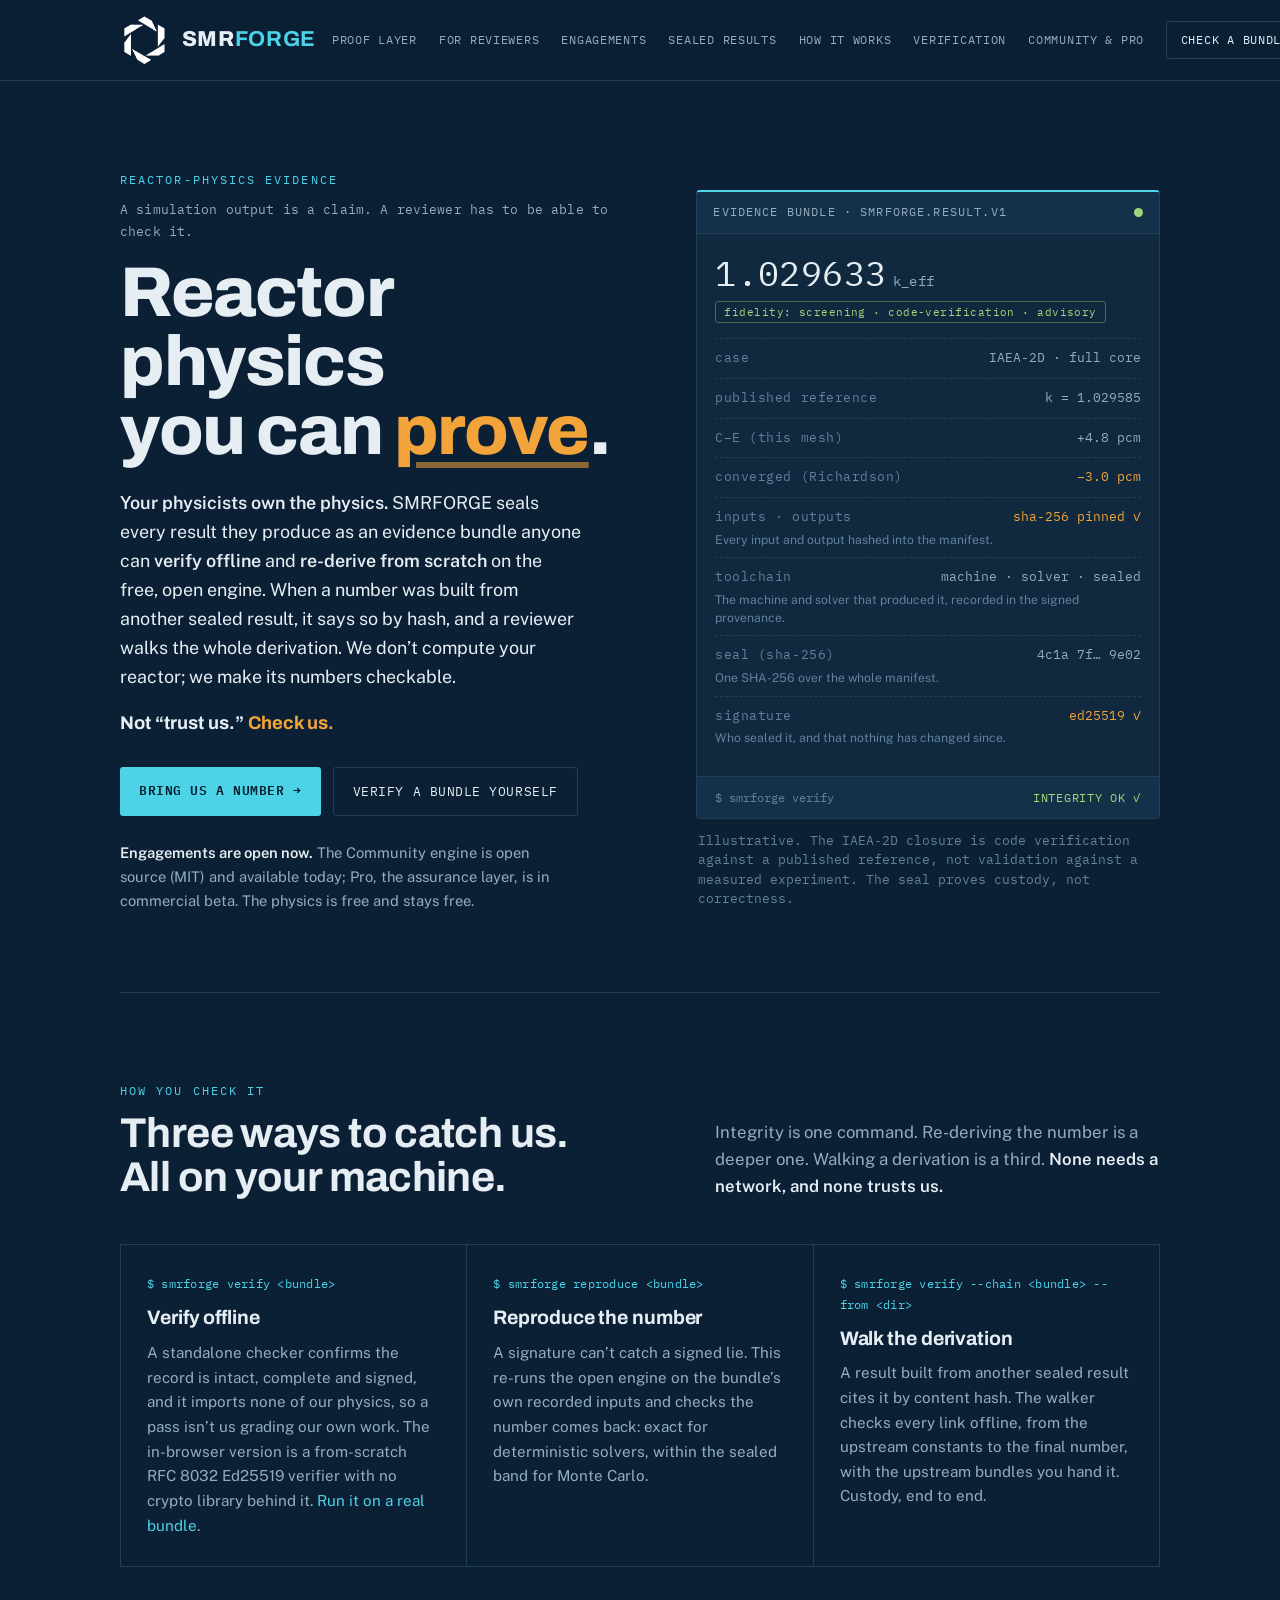
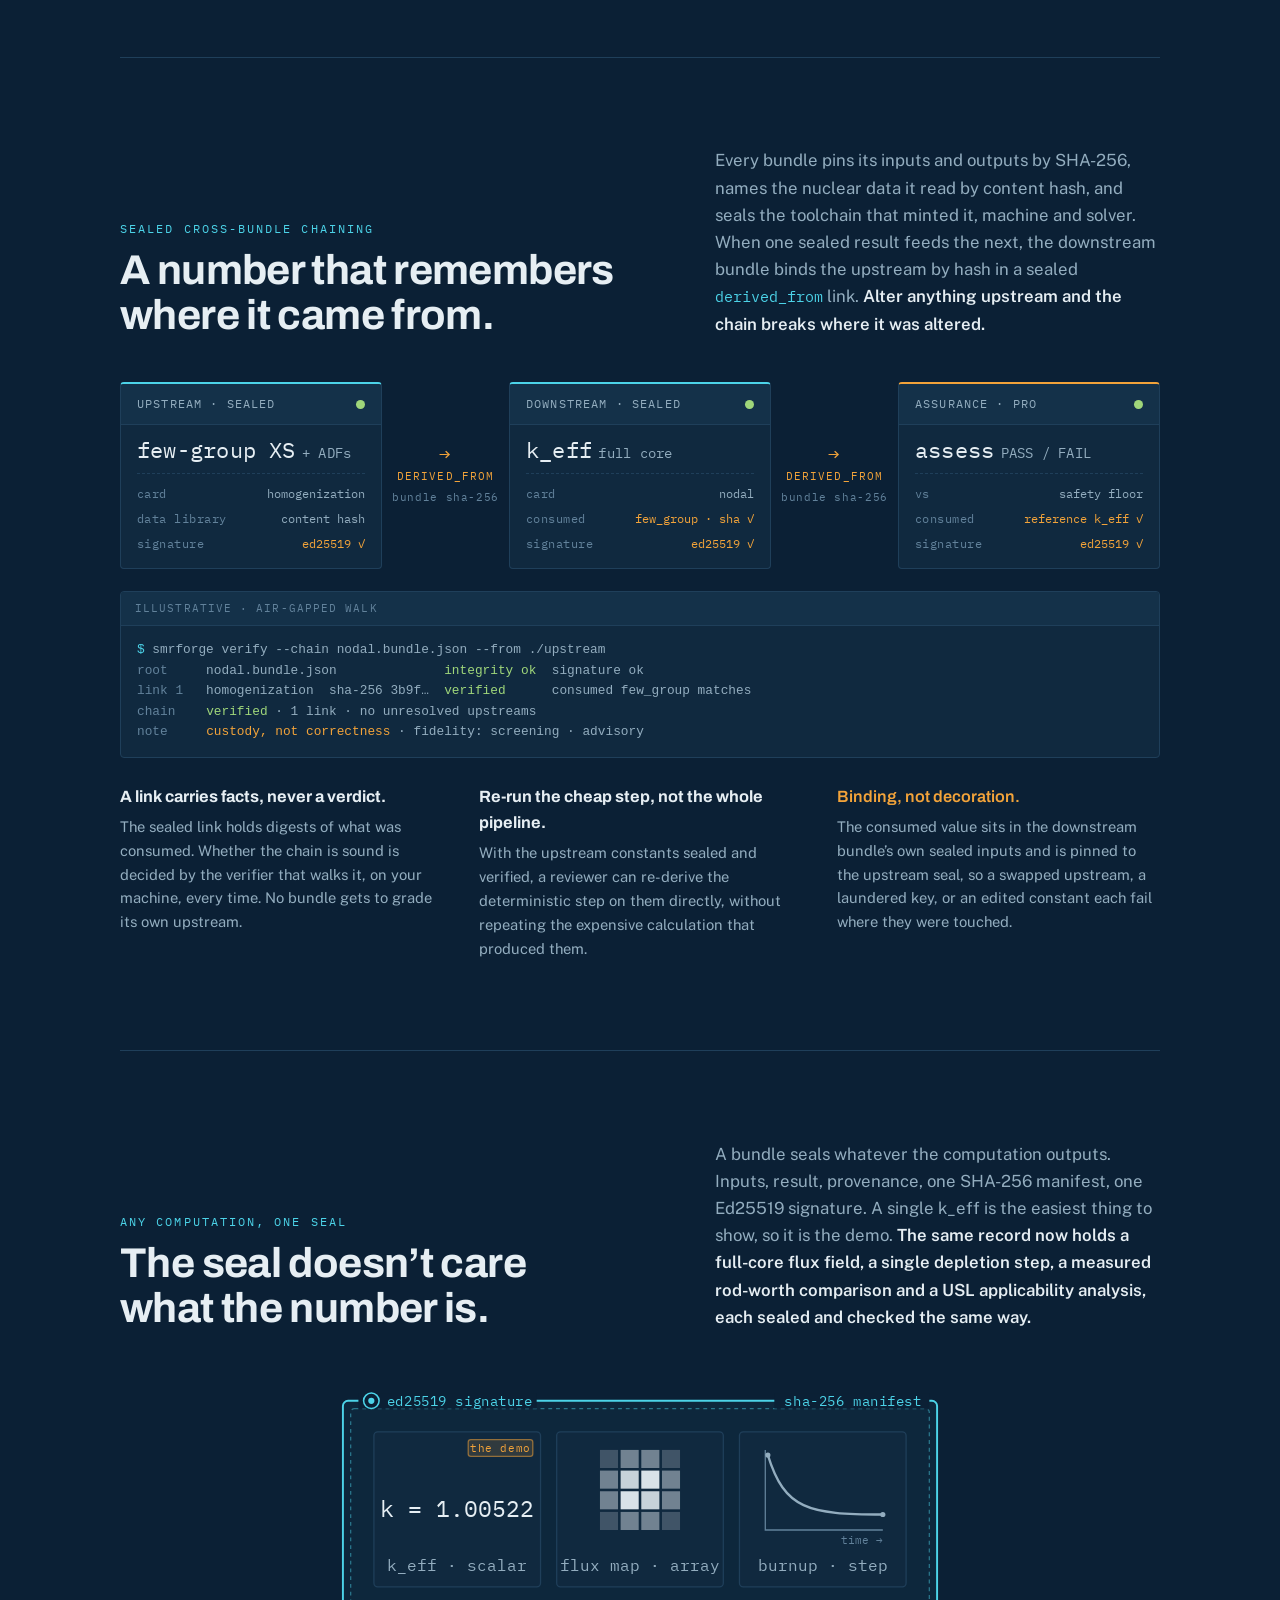
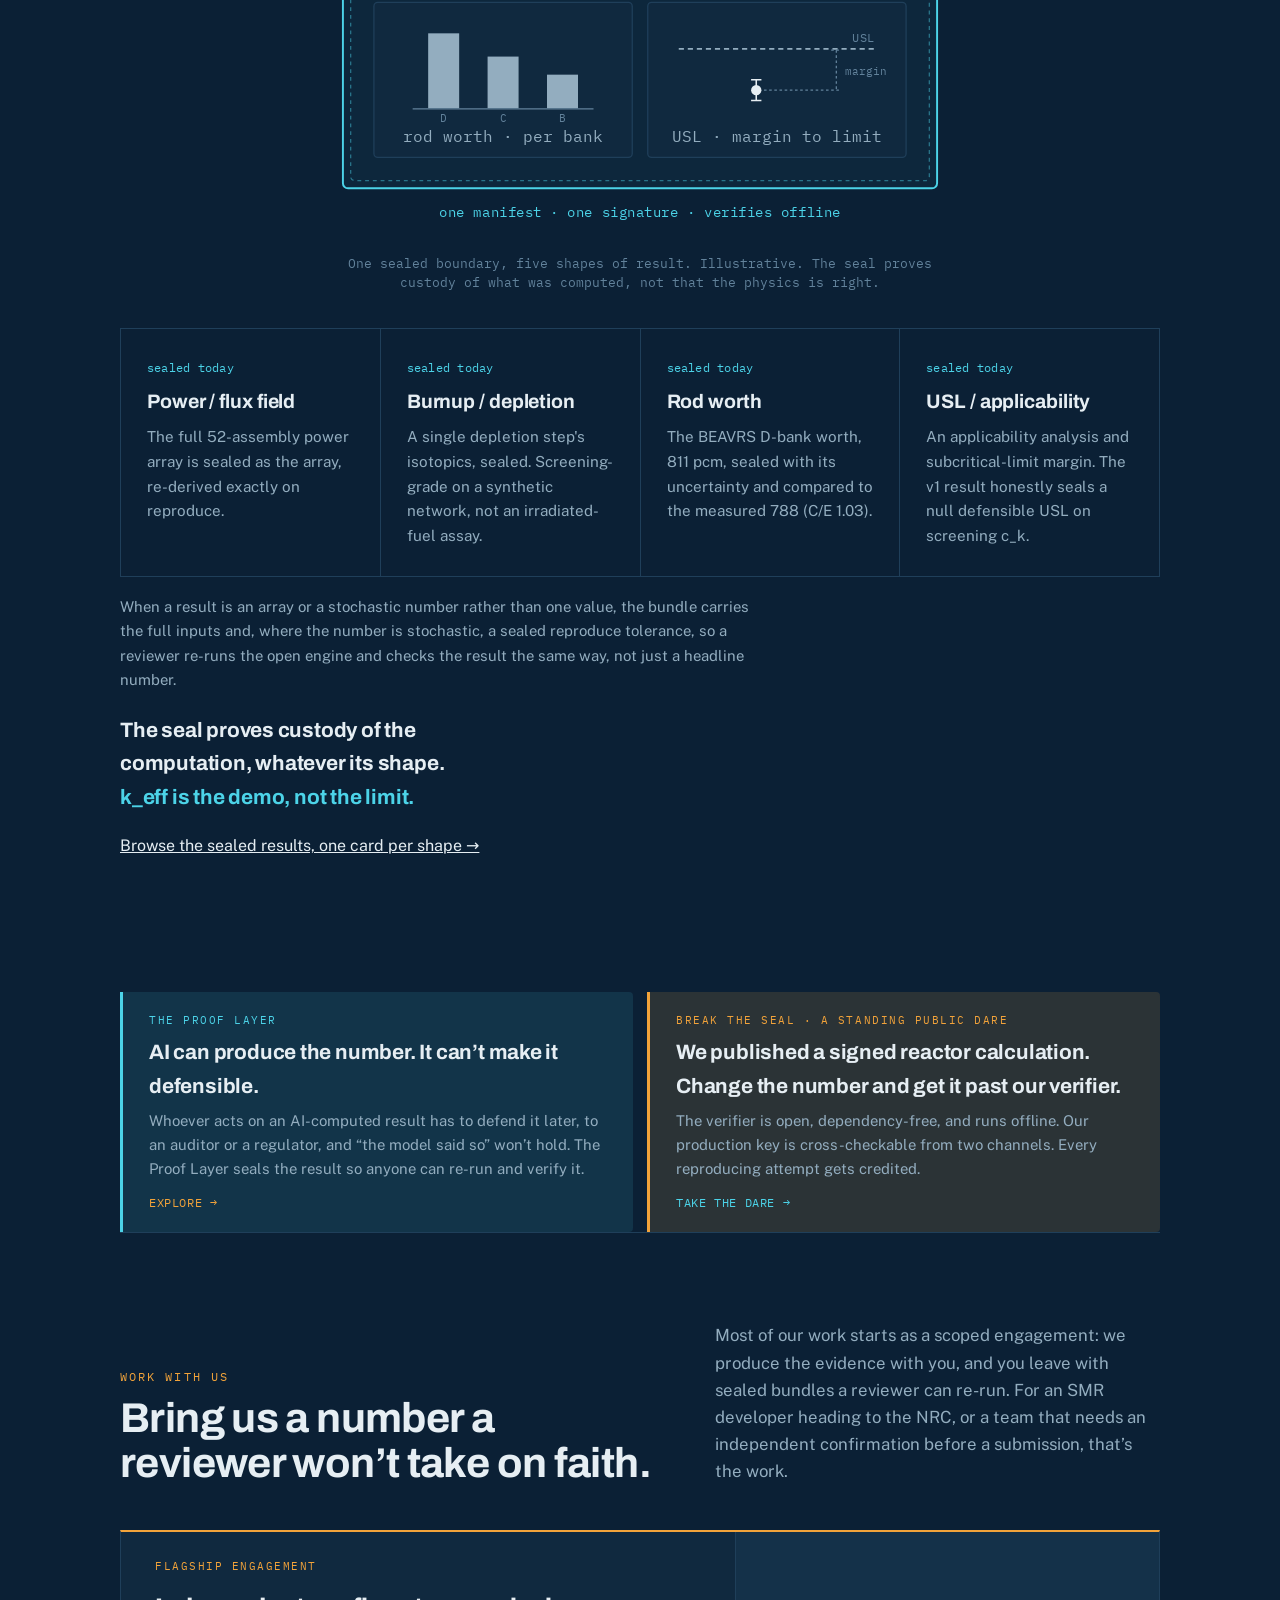
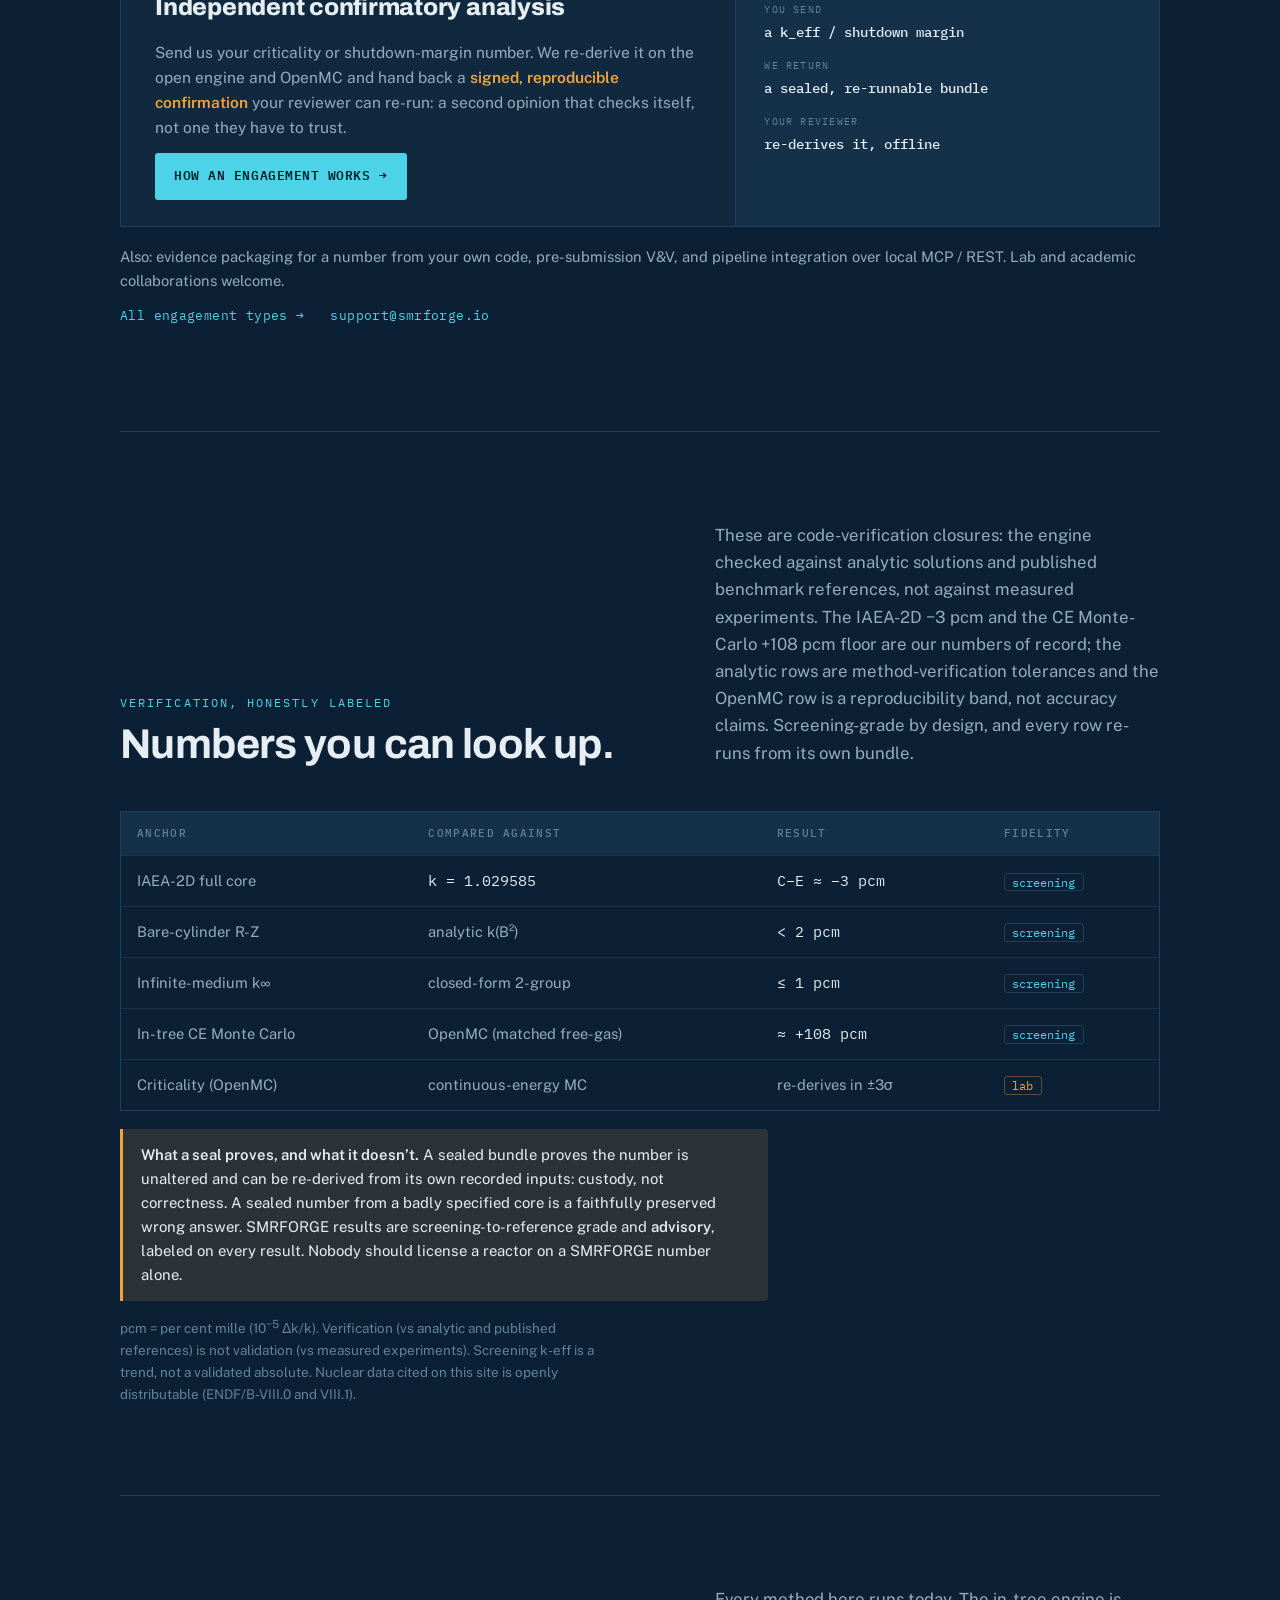
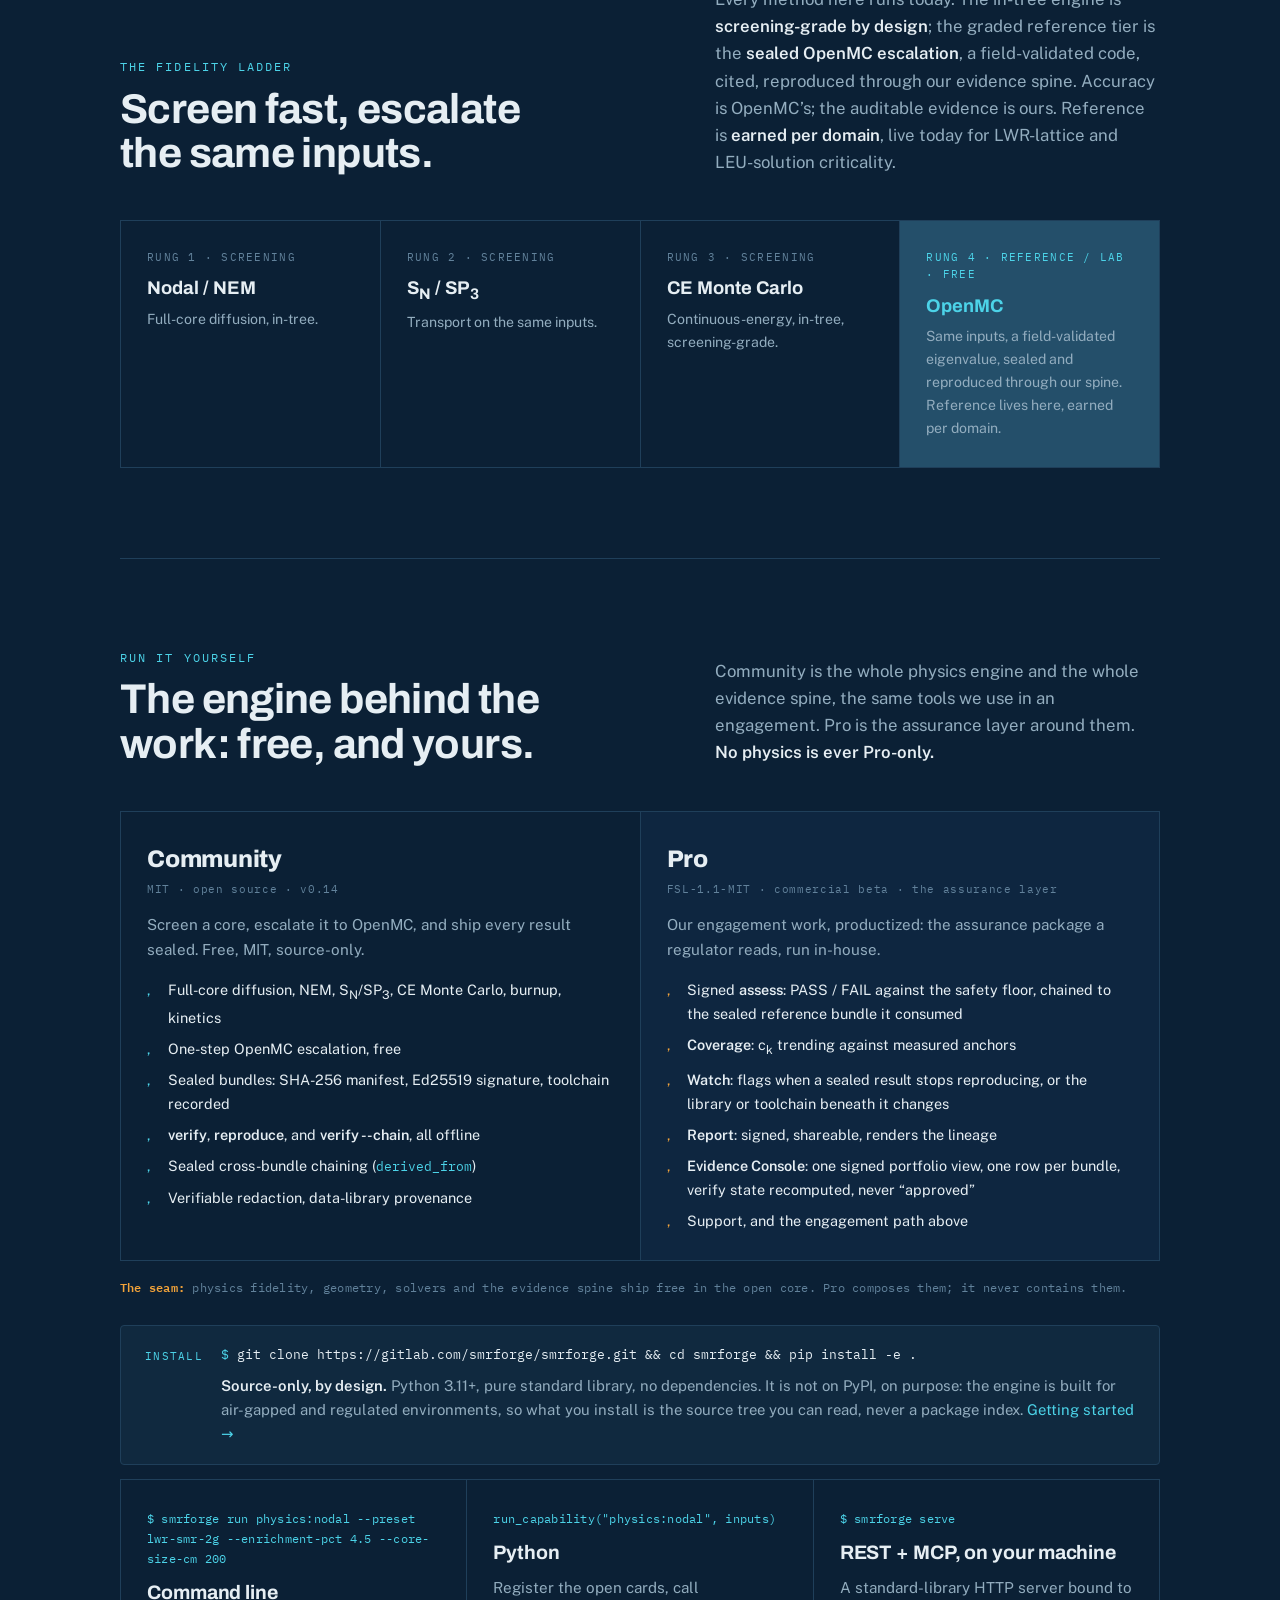
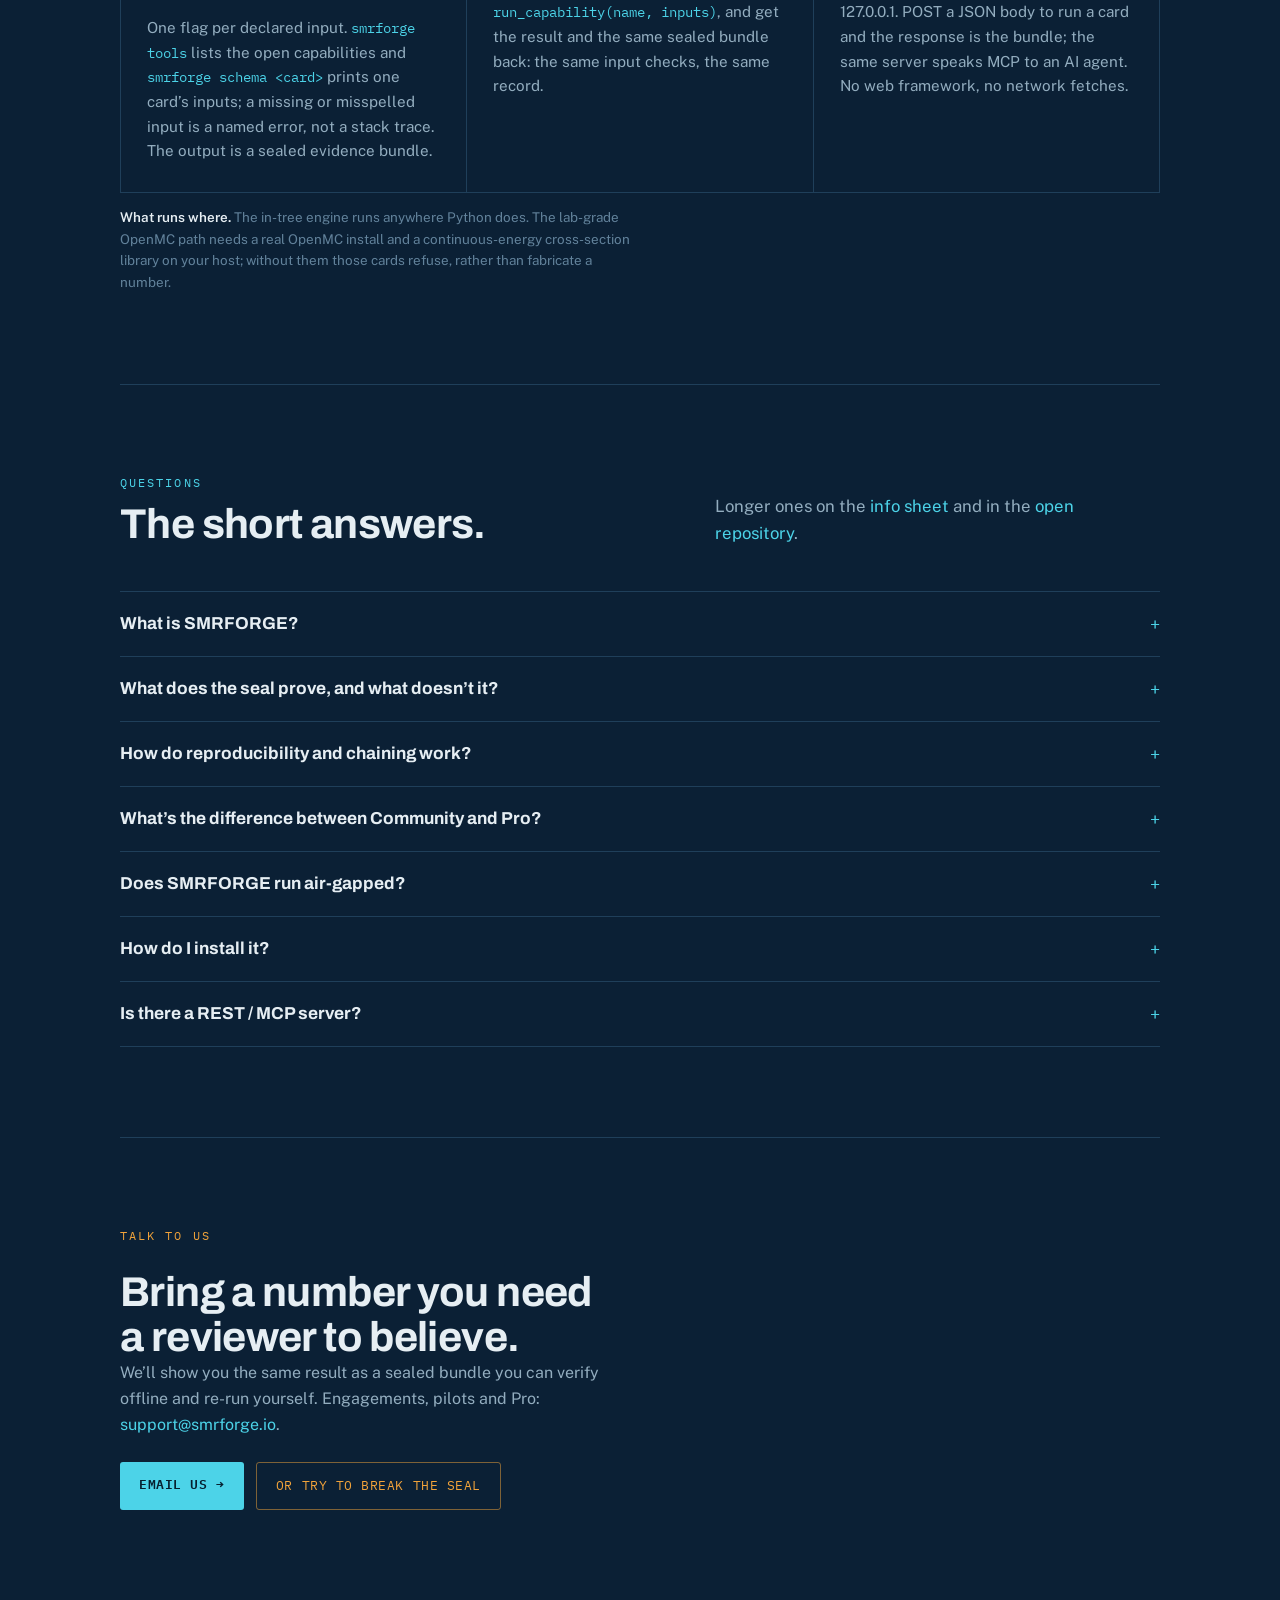
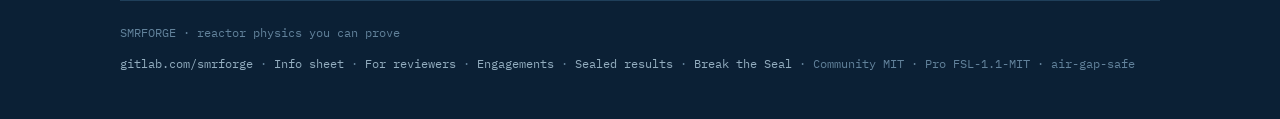
==== commit 56a61aa2: "fix(site): resolve the two Rule-4 judgment calls from the honesty audit - Hero receipt (index) + inf" ====
--- a/index.html
+++ b/index.html
@@ -446,15 +446,16 @@
     </div>
 
     <div>
-      <div class="receipt ledger" role="img" aria-label="An example evidence bundle: SMRFORGE computes a k-effective of 1.029554 for the IAEA-2D benchmark, closing the published reference of 1.029585 to minus 3 pcm; screening-grade code-verification; inputs pinned by SHA-256; the minting toolchain recorded; an Ed25519 signature; and an offline integrity check passing.">
+      <div class="receipt ledger" role="img" aria-label="An example evidence bundle: SMRFORGE computes a k-effective of 1.029633 for the IAEA-2D benchmark, which is plus 4.8 pcm from the published reference of 1.029585 at this mesh and converges to minus 3 pcm by Richardson extrapolation; screening-grade code-verification; inputs pinned by SHA-256; the minting toolchain recorded; an Ed25519 signature; and an offline integrity check passing.">
         <div class="top"><span class="t">Evidence bundle &middot; smrforge.result.v1</span><span class="dot" aria-hidden="true"></span></div>
         <div class="mid">
-          <div class="k">1.029554<small>k_eff</small></div>
+          <div class="k">1.029633<small>k_eff</small></div>
           <span class="tag">fidelity: screening &middot; code-verification &middot; advisory</span>
           <div class="rows">
             <div class="row"><span class="l">case</span><span class="v">IAEA-2D &middot; full core</span></div>
             <div class="row"><span class="l">published reference</span><span class="v">k = 1.029585</span></div>
-            <div class="row"><span class="l">C&minus;E</span><span class="v ok">&minus;3 pcm</span></div>
+            <div class="row"><span class="l">C&minus;E (this mesh)</span><span class="v">+4.8 pcm</span></div>
+            <div class="row"><span class="l">converged (Richardson)</span><span class="v ok">&minus;3.0 pcm</span></div>
             <div class="row" tabindex="0"><span class="l">inputs &middot; outputs</span><span class="v ok">sha-256 pinned &#10003;</span><span class="pf">Every input and output hashed into the manifest.</span></div>
             <div class="row" tabindex="0"><span class="l">toolchain</span><span class="v">machine &middot; solver &middot; sealed</span><span class="pf">The machine and solver that produced it, recorded in the signed provenance.</span></div>
             <div class="row" tabindex="0"><span class="l">seal (sha-256)</span><span class="v">4c1a 7f&hellip; 9e02</span><span class="pf">One SHA-256 over the whole manifest.</span></div>
@@ -760,8 +761,10 @@
         <h2>Numbers you can look up.</h2>
       </div>
       <p class="lead">These are code-verification closures: the engine checked against analytic solutions and
-        published benchmark references, not against measured experiments. Screening-grade by design, and every
-        row re-runs from its own bundle.</p>
+        published benchmark references, not against measured experiments. The IAEA-2D &minus;3 pcm and the
+        CE Monte-Carlo +108 pcm floor are our numbers of record; the analytic rows are method-verification
+        tolerances and the OpenMC row is a reproducibility band, not accuracy claims. Screening-grade by
+        design, and every row re-runs from its own bundle.</p>
     </div>
     <div class="tscroll">
     <table>
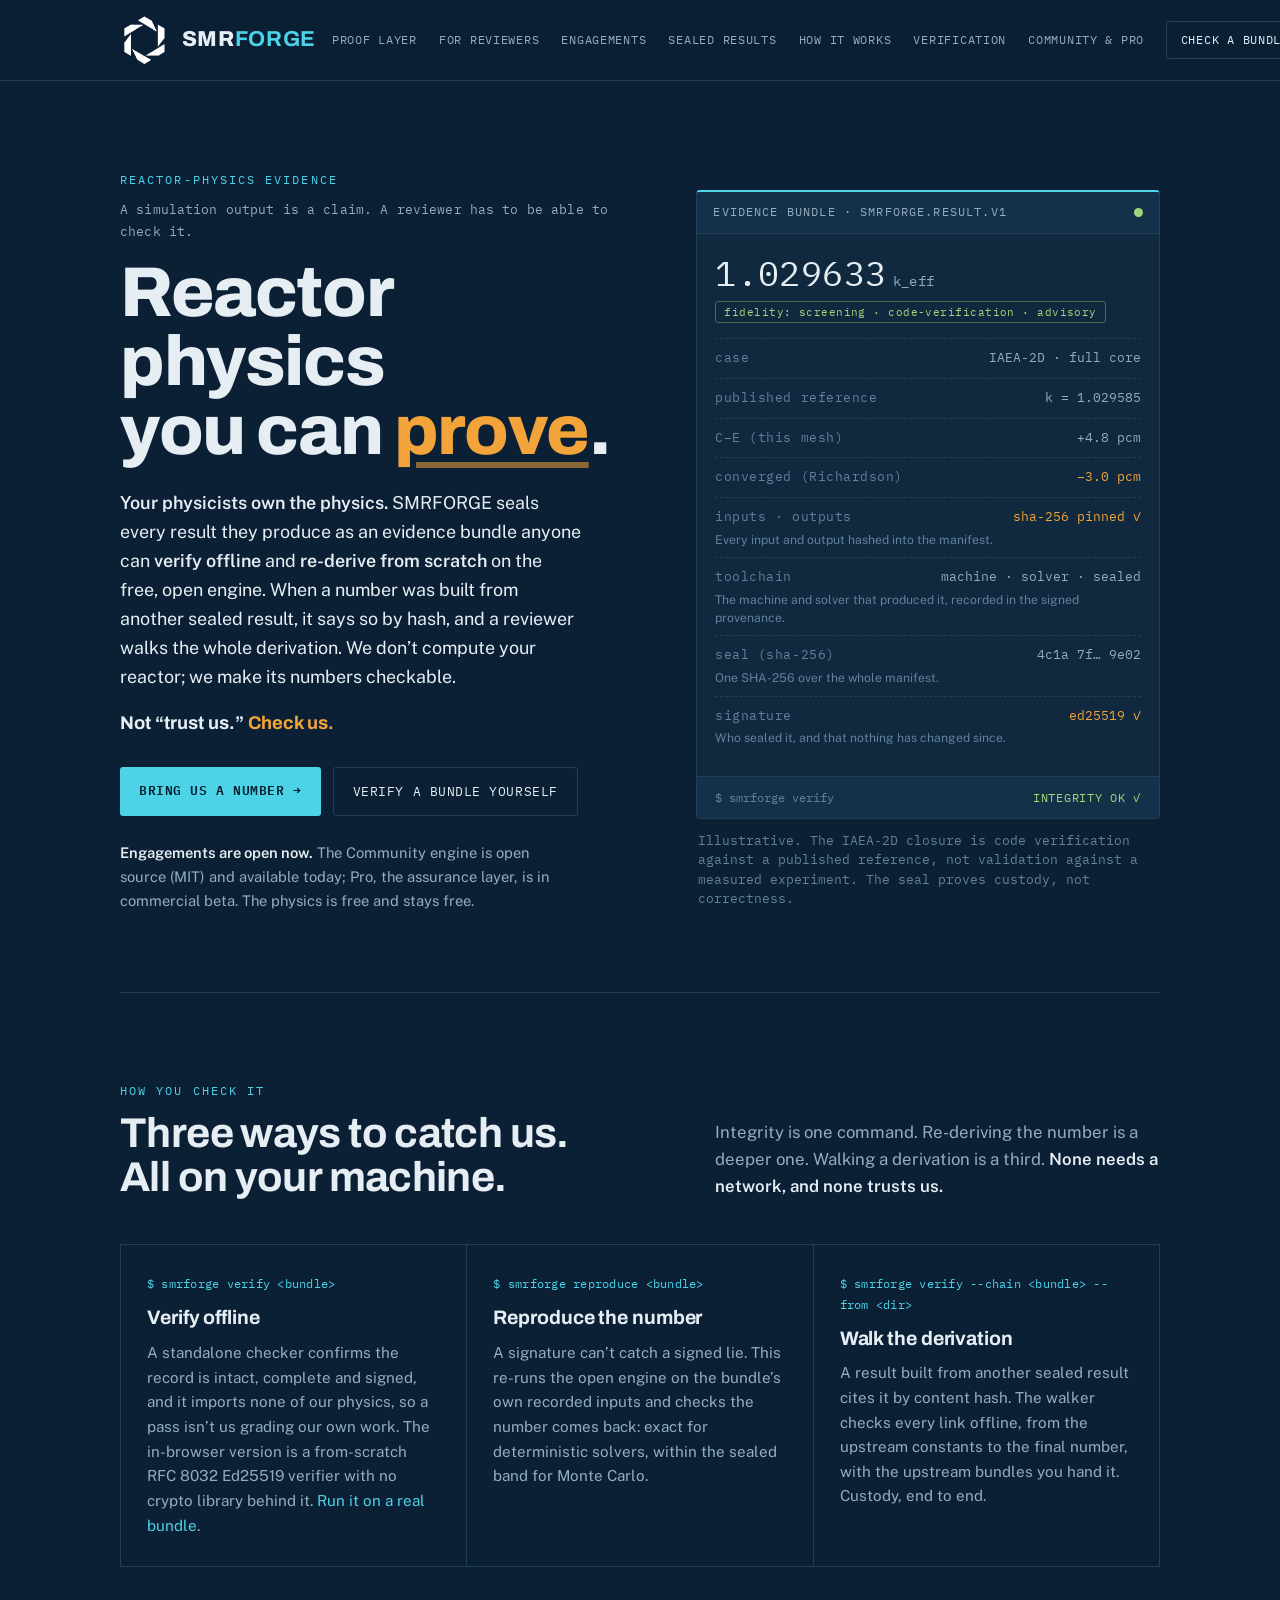
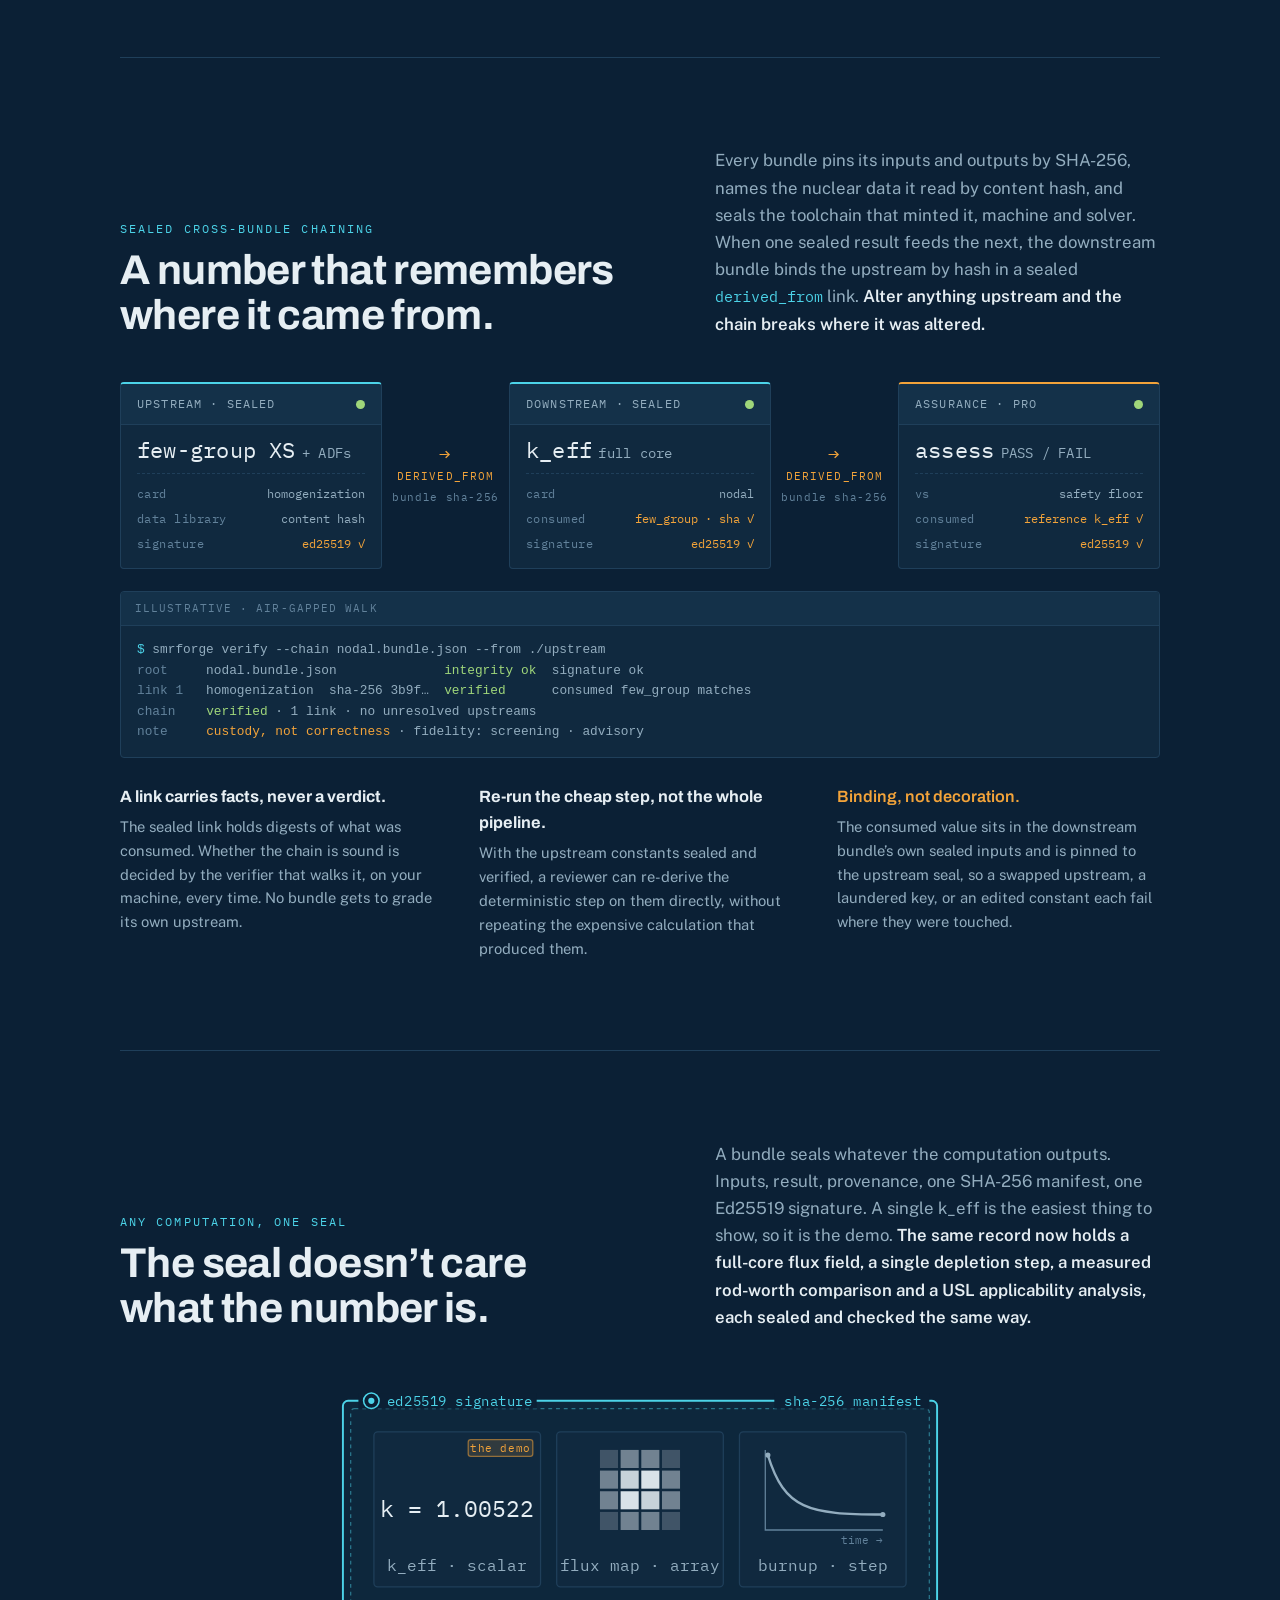
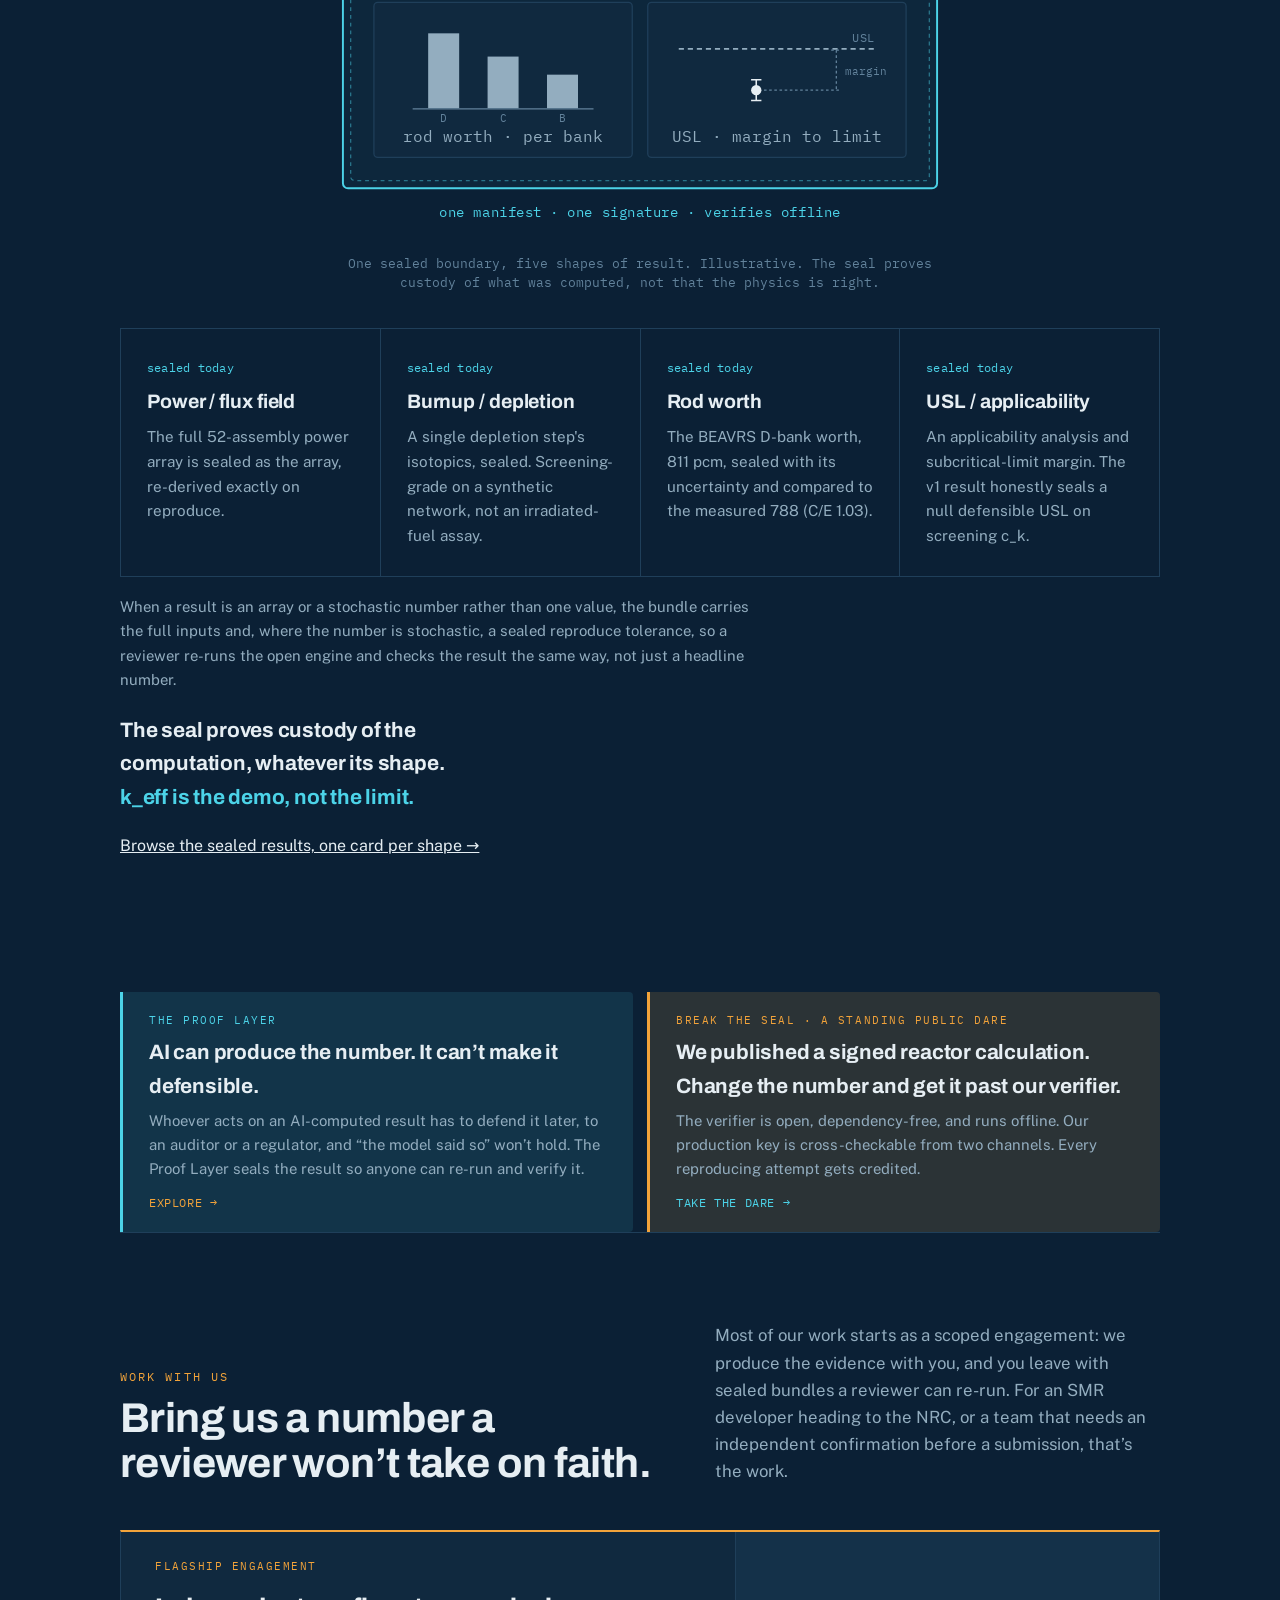
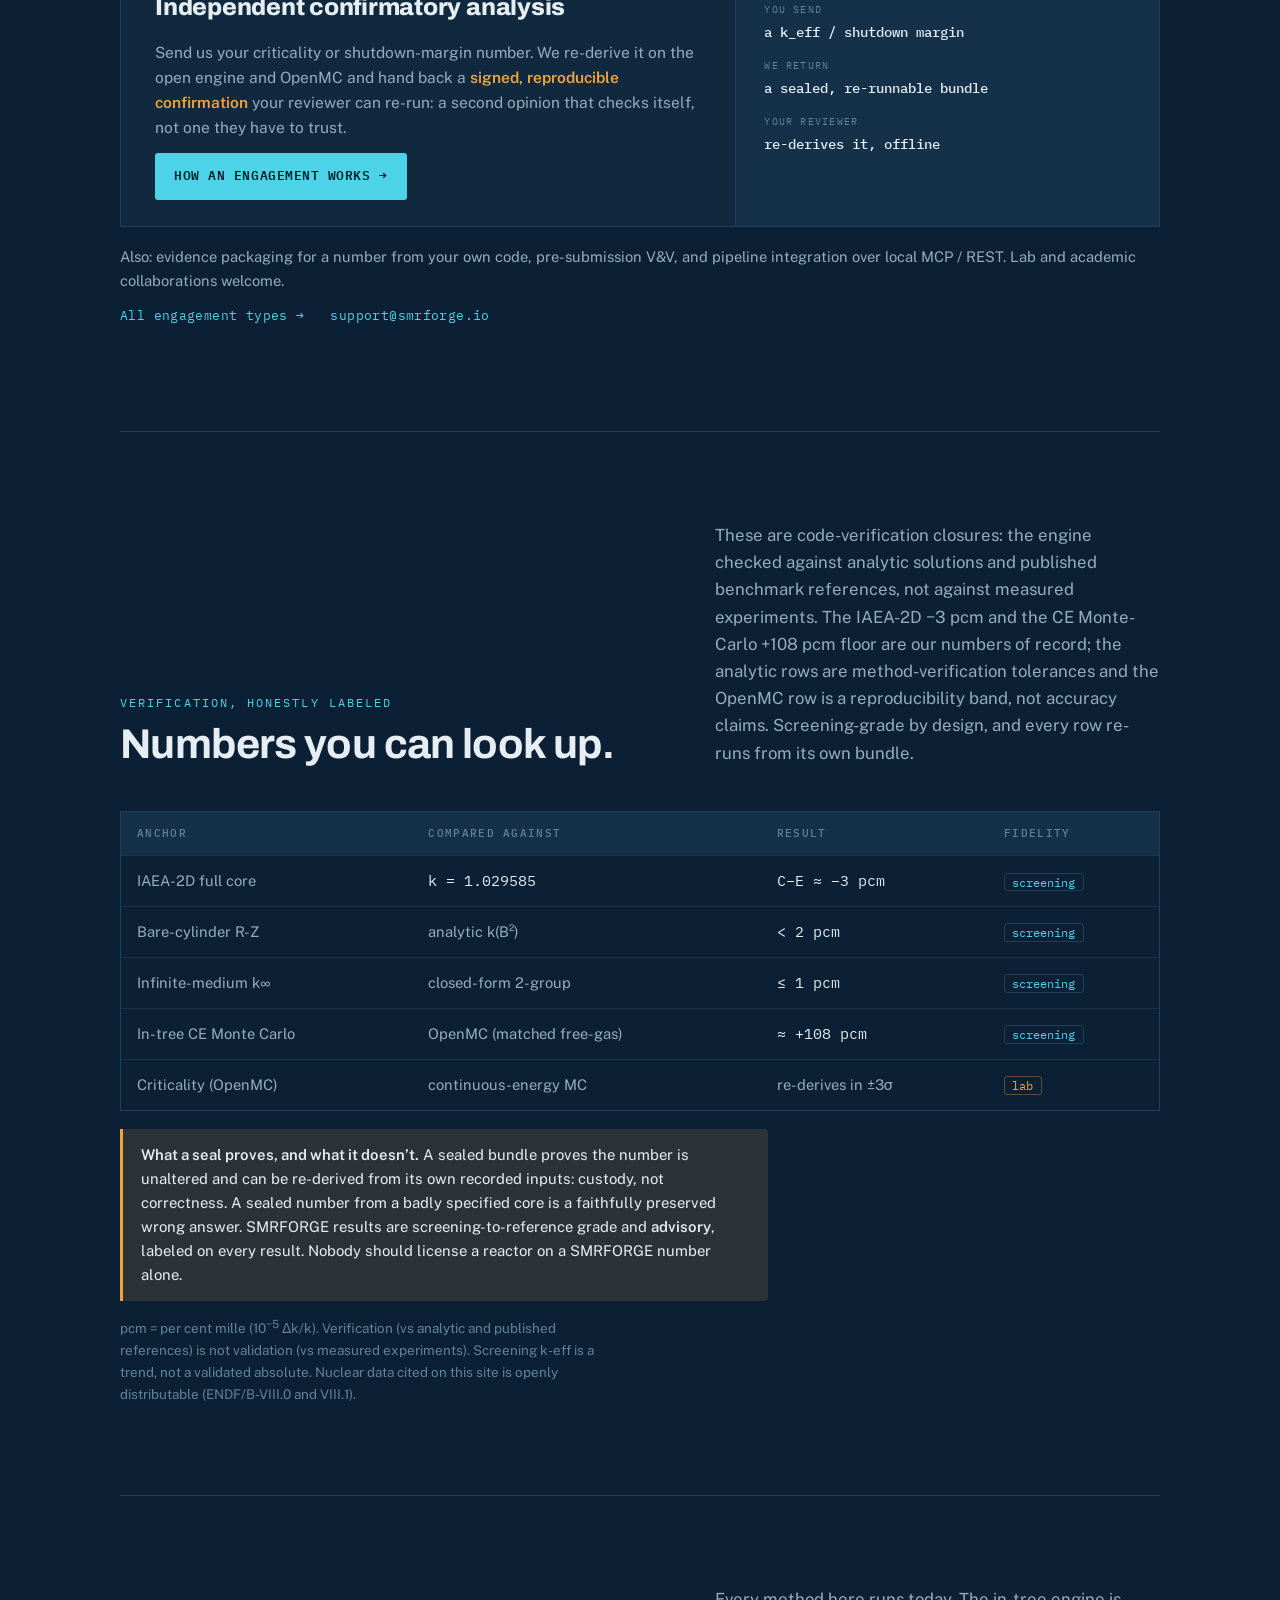
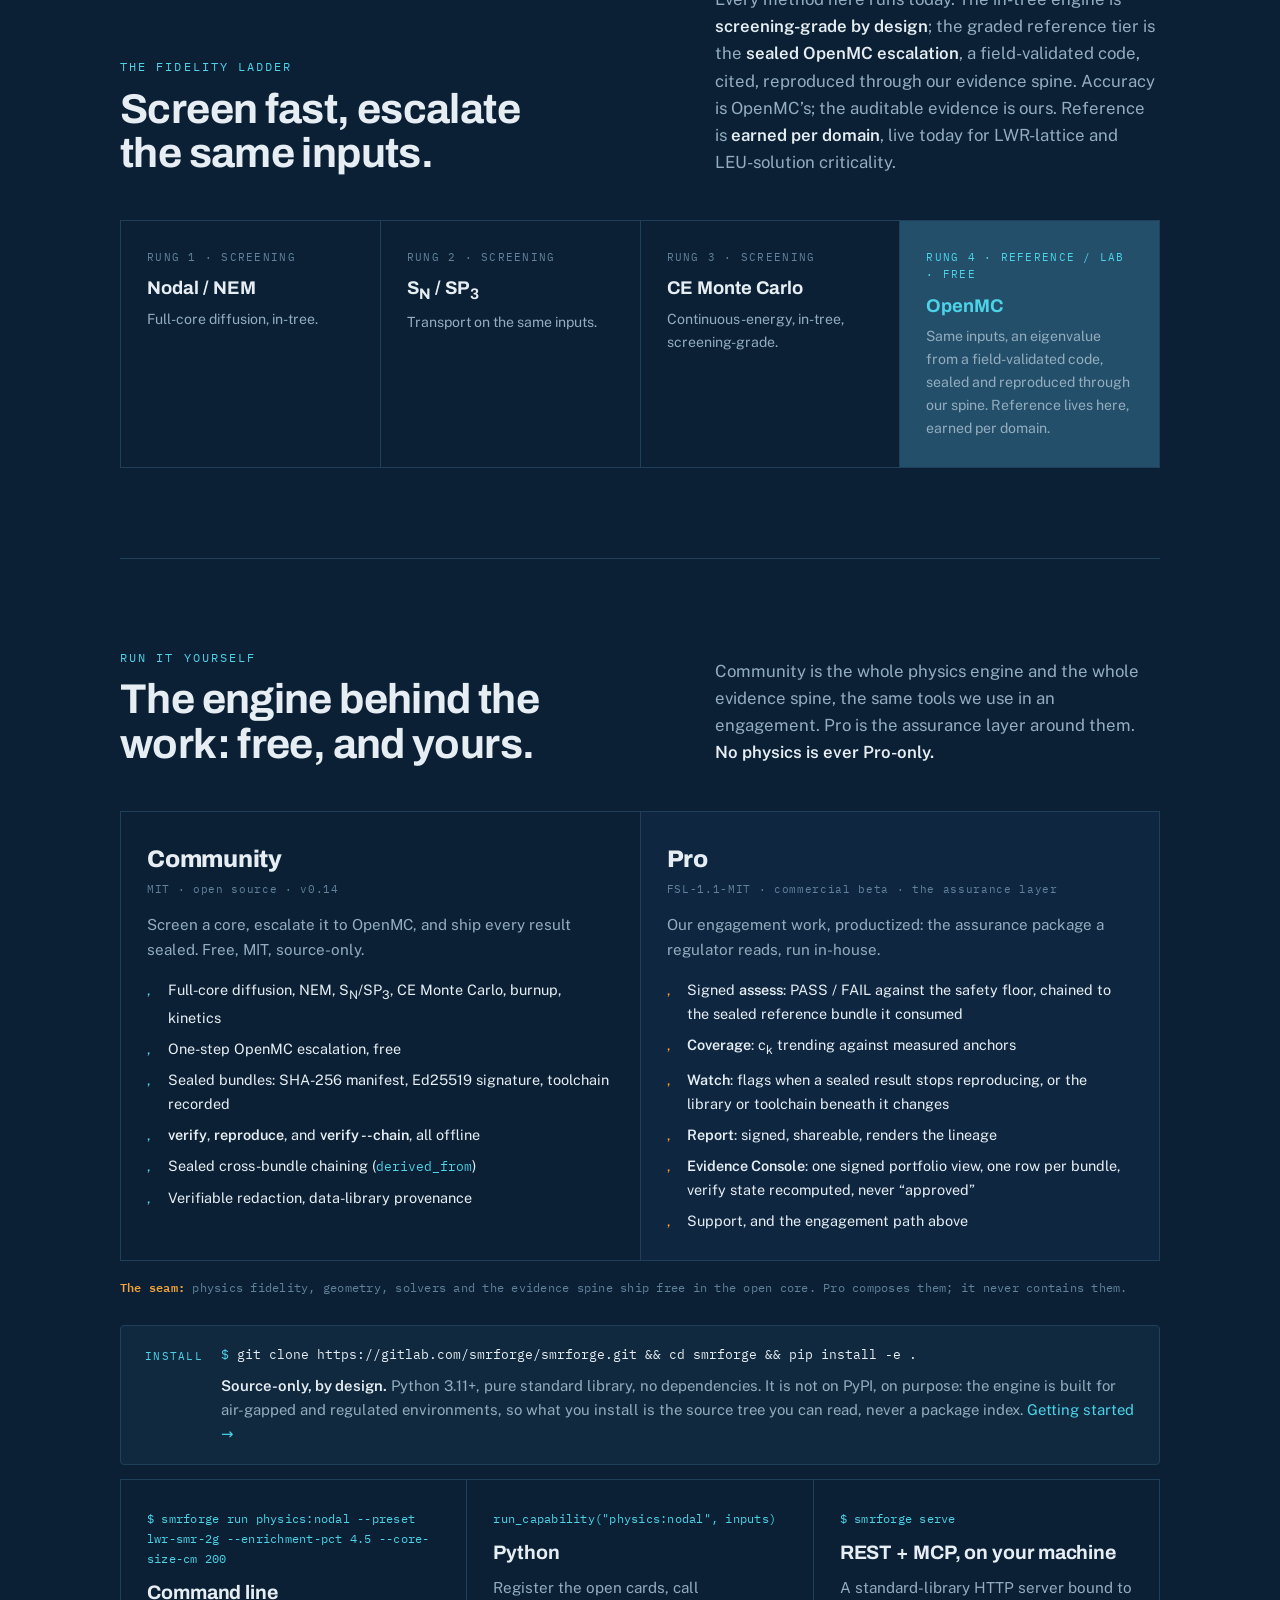
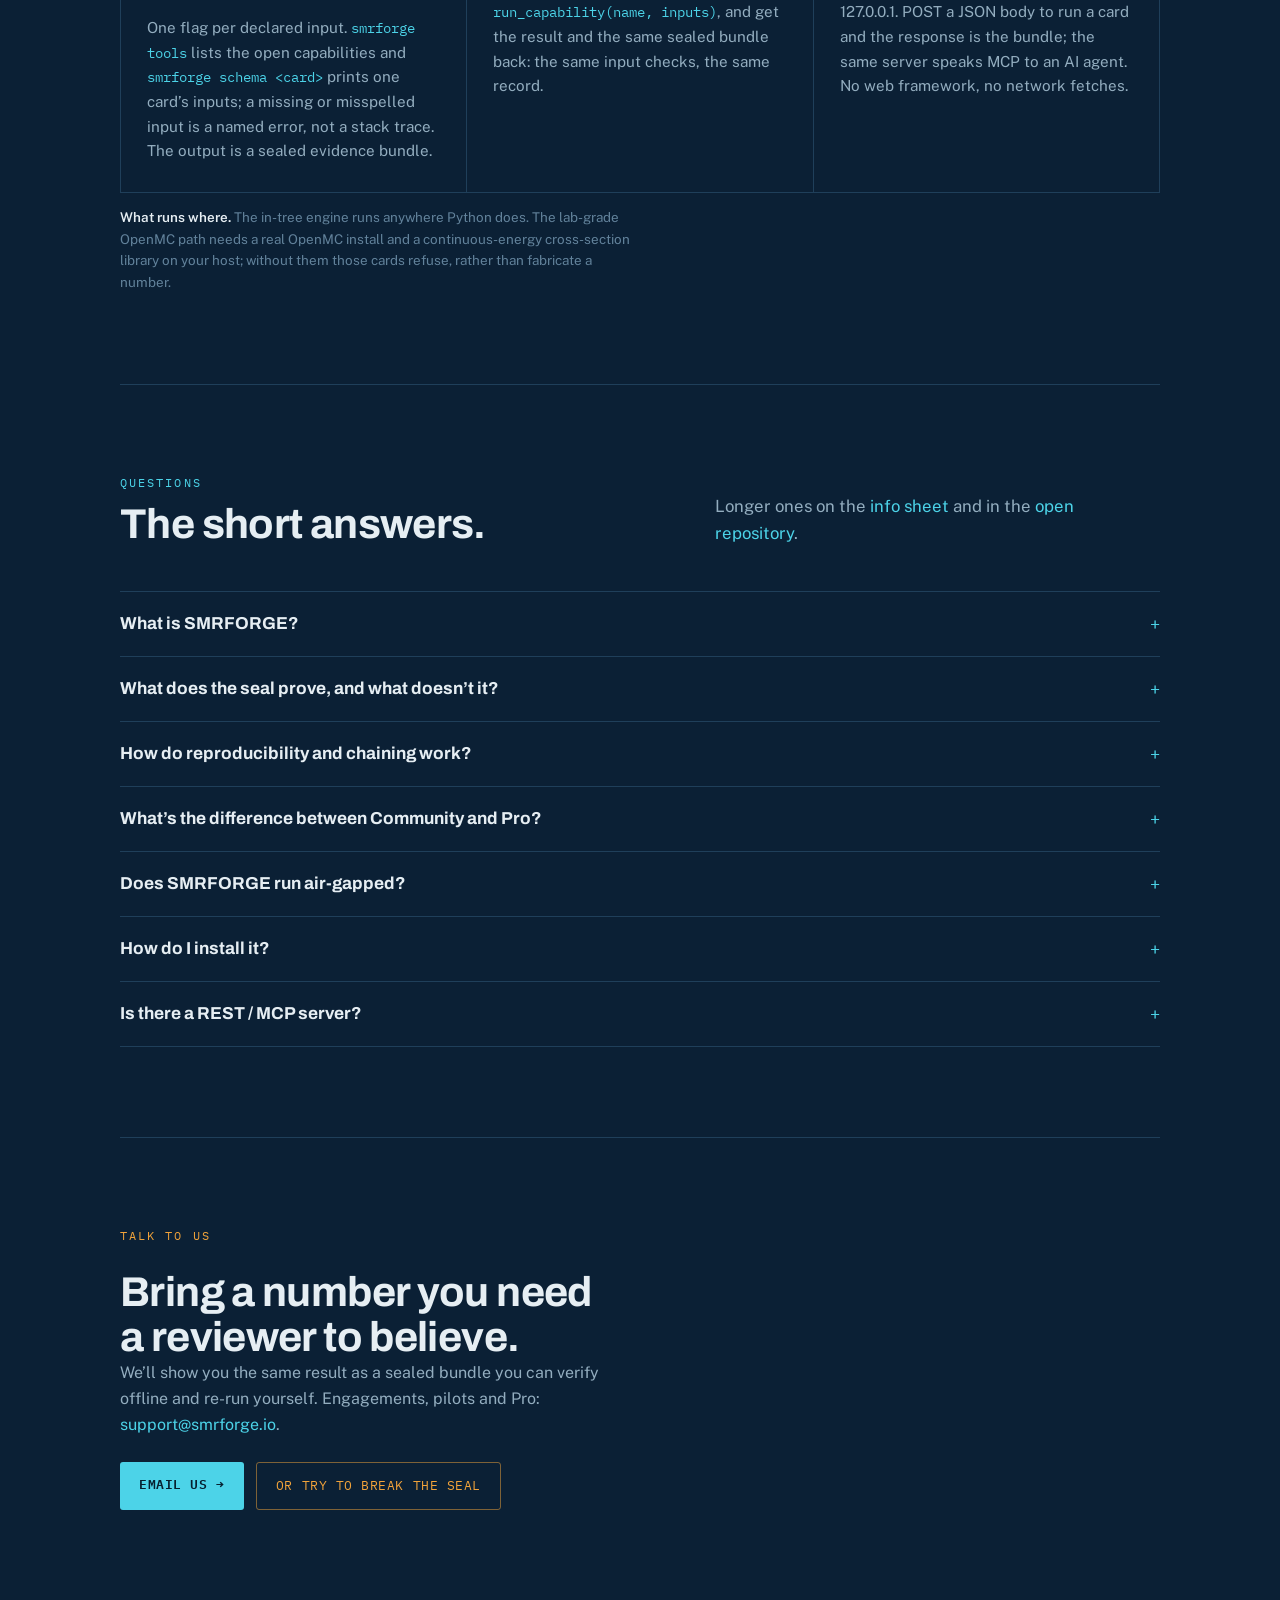
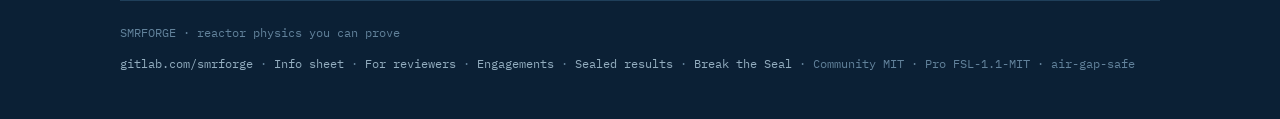
==== commit e346d7da: "fix(site): JSON-LD softwareVersion 0.14.0 -> 0.15.0; tighten rung-4 phrasing Audit bookkeeping (item" ====
--- a/index.html
+++ b/index.html
@@ -43,7 +43,7 @@
         "name": "SMRFORGE Community",
         "applicationCategory": "EngineeringApplication",
         "operatingSystem": "Windows|macOS|Linux",
-        "softwareVersion": "0.14.0",
+        "softwareVersion": "0.15.0",
         "description": "Open-source (MIT) screening reactor-physics engine for Small Modular Reactor design and analysis. In-tree pure-Python solvers, full-core Cartesian nodal diffusion, higher-order NEM (1-D/2-D/3-D) with ADF/SPH equivalence, few-group homogenization, continuous-energy Monte Carlo, Sn transport, SP3, burnup/depletion, kinetics and reactivity coefficients, for fast screening, plus one-step escalation to OpenMC (free). Every run produces a sealed evidence bundle (SHA-256 manifest, Ed25519 signature, reproducibility block with the data library by content hash and the minting toolchain, derivation lineage, and sealed derived_from links to upstream bundles) that any third party can verify offline. Ships the CLI (smrforge run, verify, verify --chain, reproduce, serve, license, --version) and the full evidence spine. Honestly screening-grade and reproducible. Pure Python standard library, zero dependencies; install from source (not on PyPI).",
         "offers": {
           "@type": "Offer",
@@ -805,7 +805,7 @@
       <div class="rung"><div class="rk">rung 1 &middot; screening</div><div class="rt">Nodal / NEM</div><p class="rd">Full-core diffusion, in-tree.</p></div>
       <div class="rung"><div class="rk">rung 2 &middot; screening</div><div class="rt">S<sub>N</sub> / SP<sub>3</sub></div><p class="rd">Transport on the same inputs.</p></div>
       <div class="rung"><div class="rk">rung 3 &middot; screening</div><div class="rt">CE Monte Carlo</div><p class="rd">Continuous-energy, in-tree, screening-grade.</p></div>
-      <div class="rung free"><div class="rk">rung 4 &middot; reference / lab &middot; free</div><div class="rt">OpenMC</div><p class="rd">Same inputs, a field-validated eigenvalue, sealed and reproduced through our spine. Reference lives here, earned per domain.</p></div>
+      <div class="rung free"><div class="rk">rung 4 &middot; reference / lab &middot; free</div><div class="rt">OpenMC</div><p class="rd">Same inputs, an eigenvalue from a field-validated code, sealed and reproduced through our spine. Reference lives here, earned per domain.</p></div>
     </div>
   </section>
 </div>
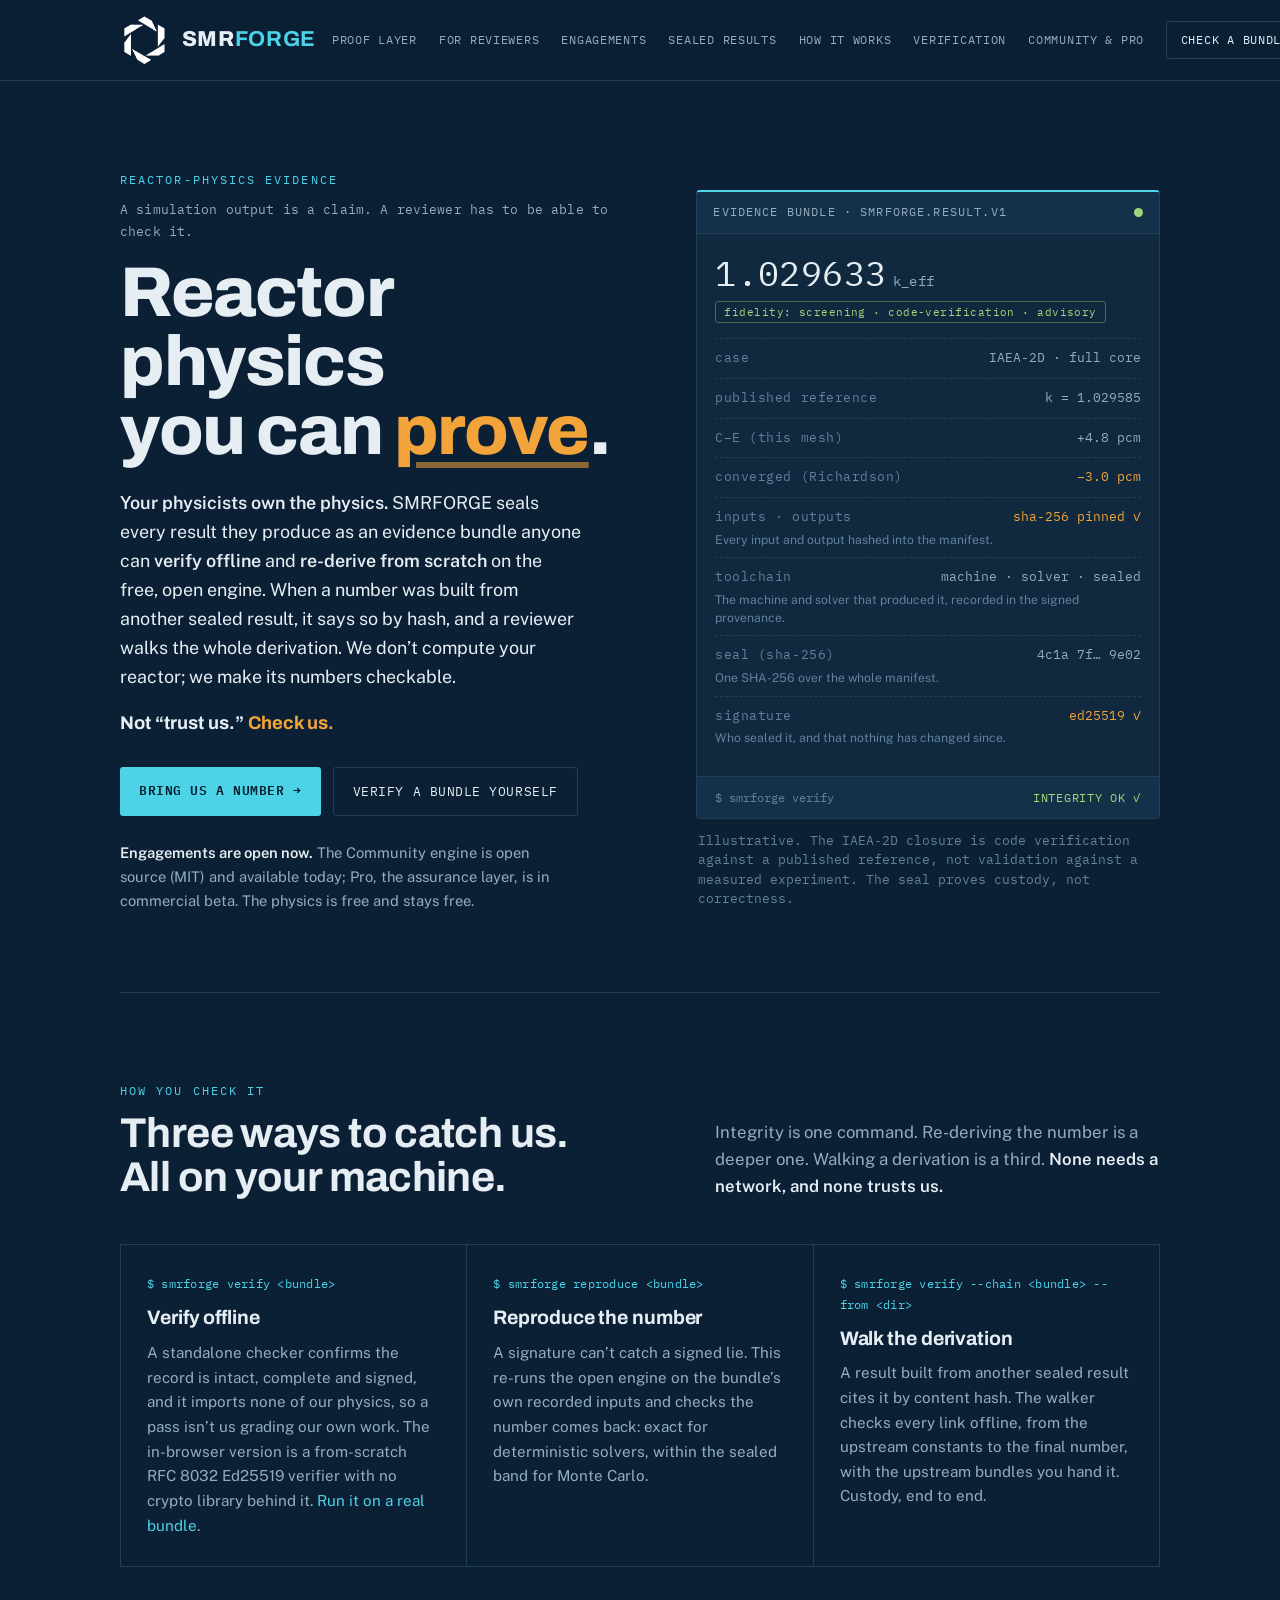
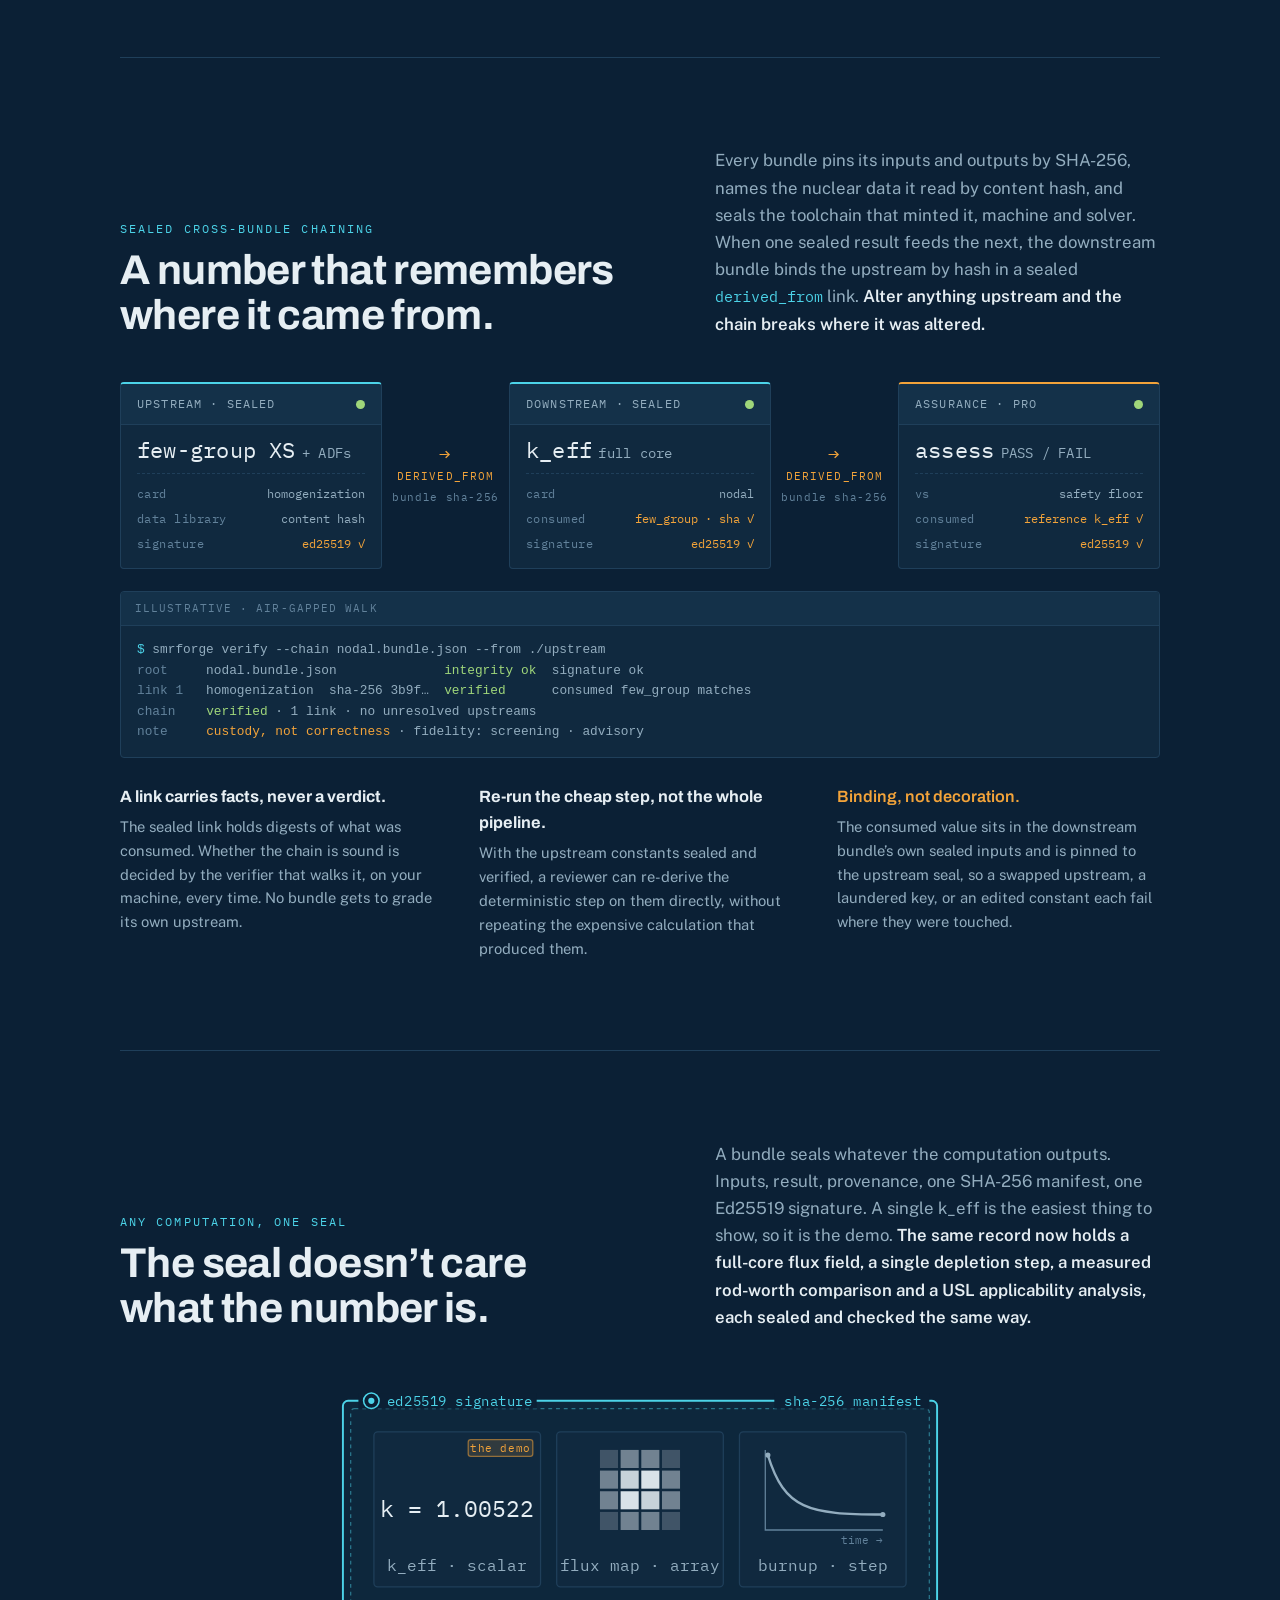
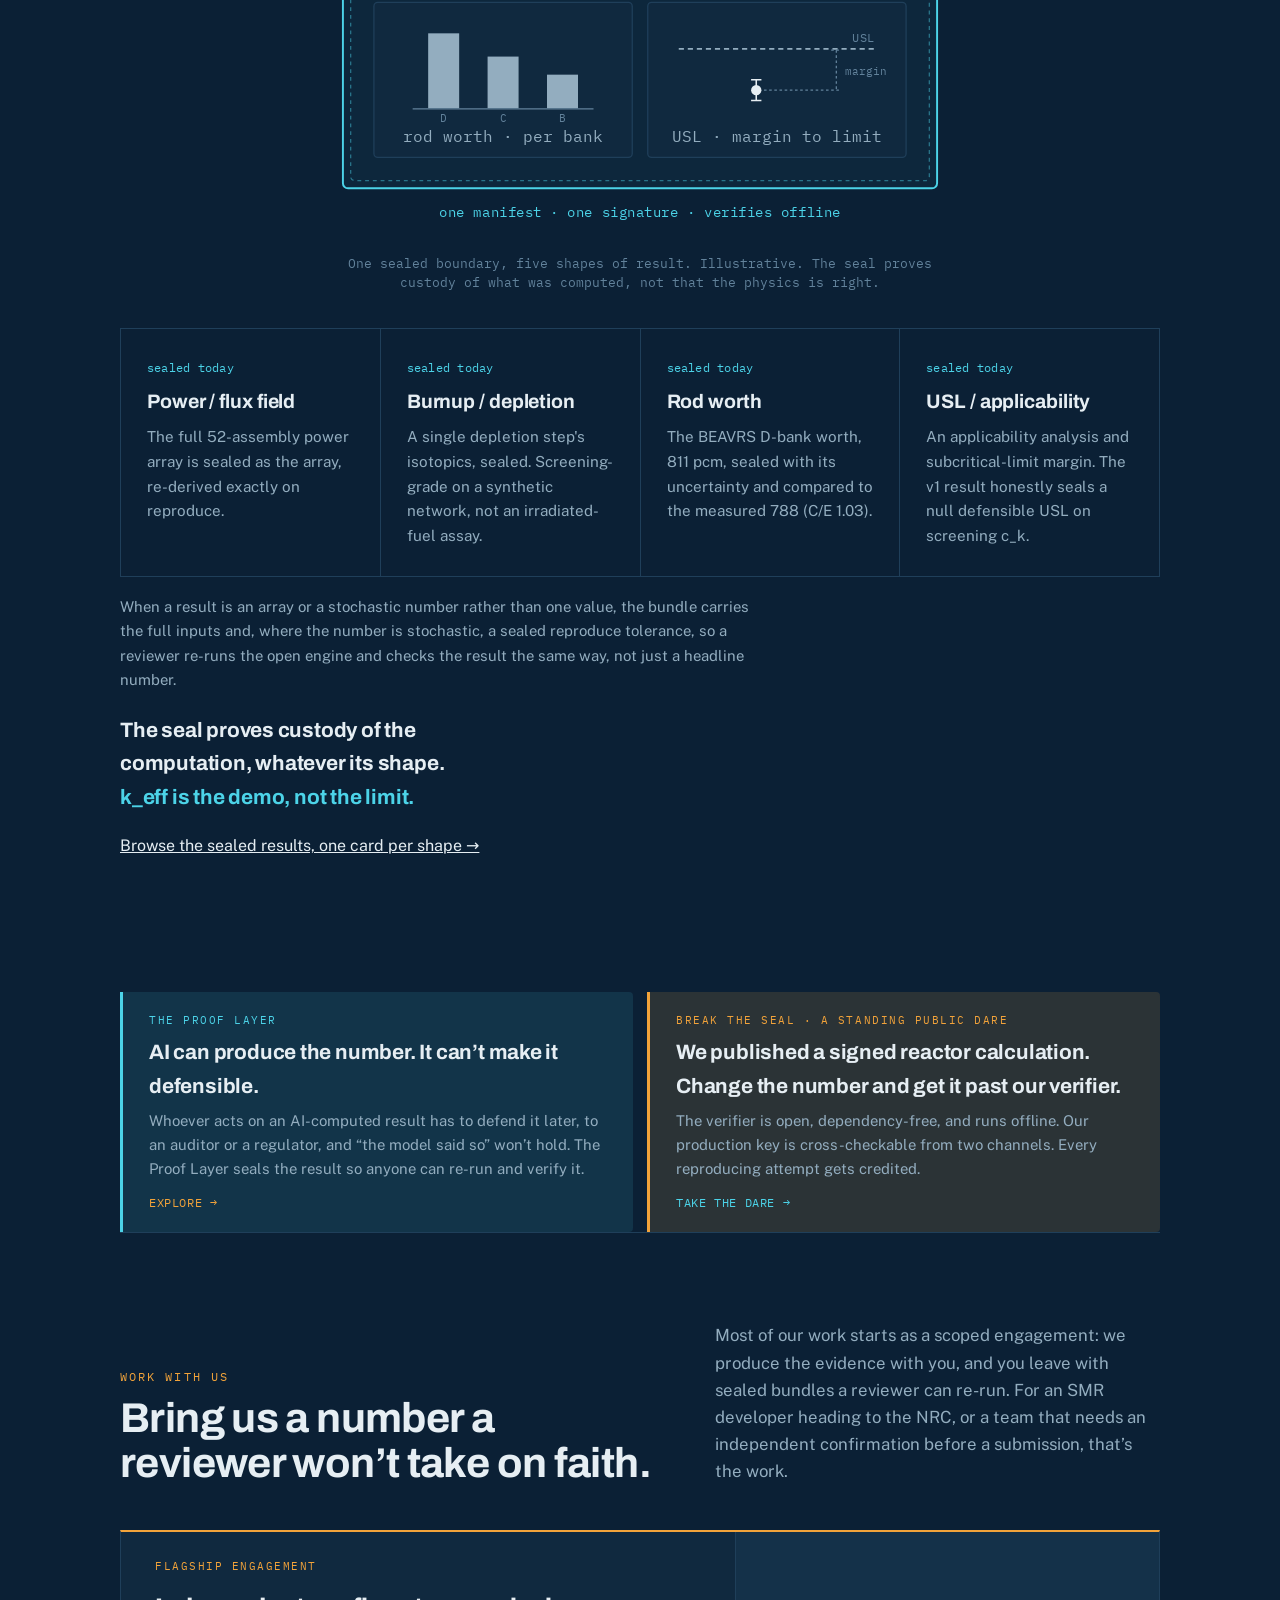
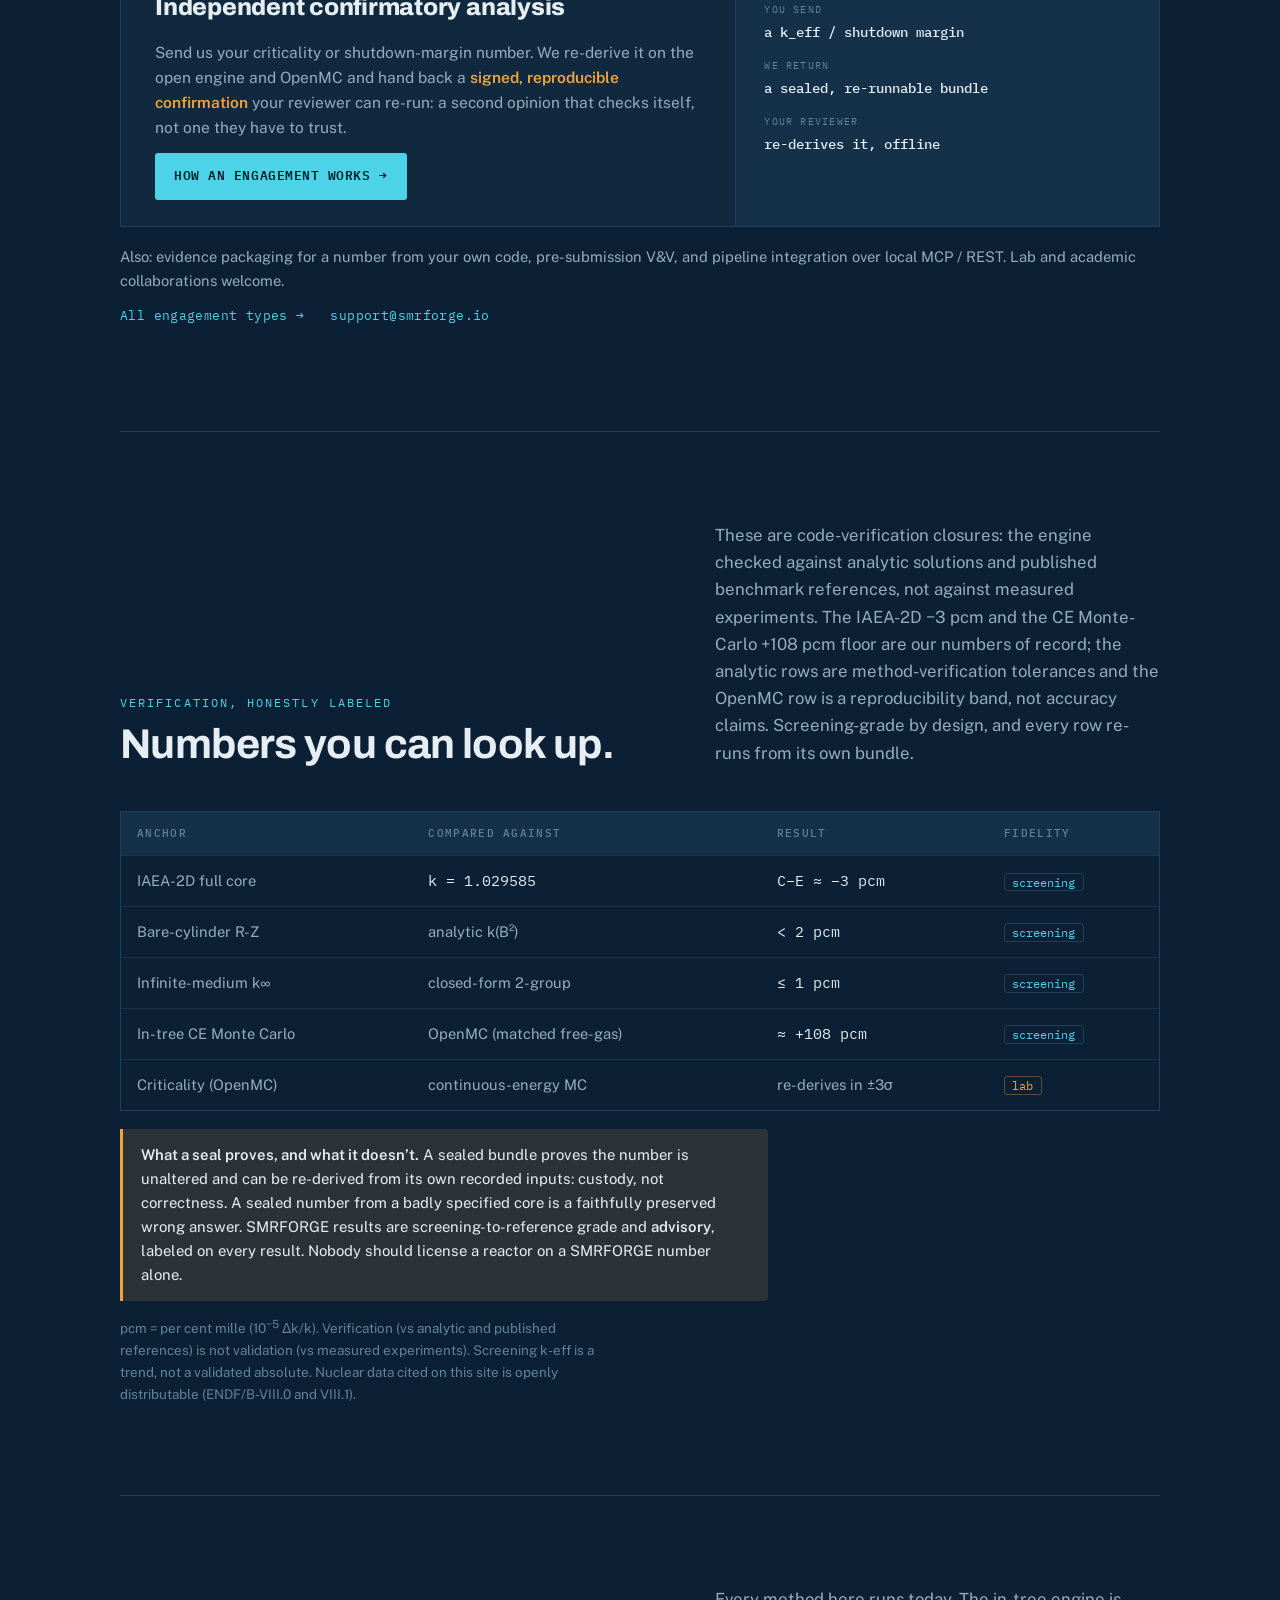
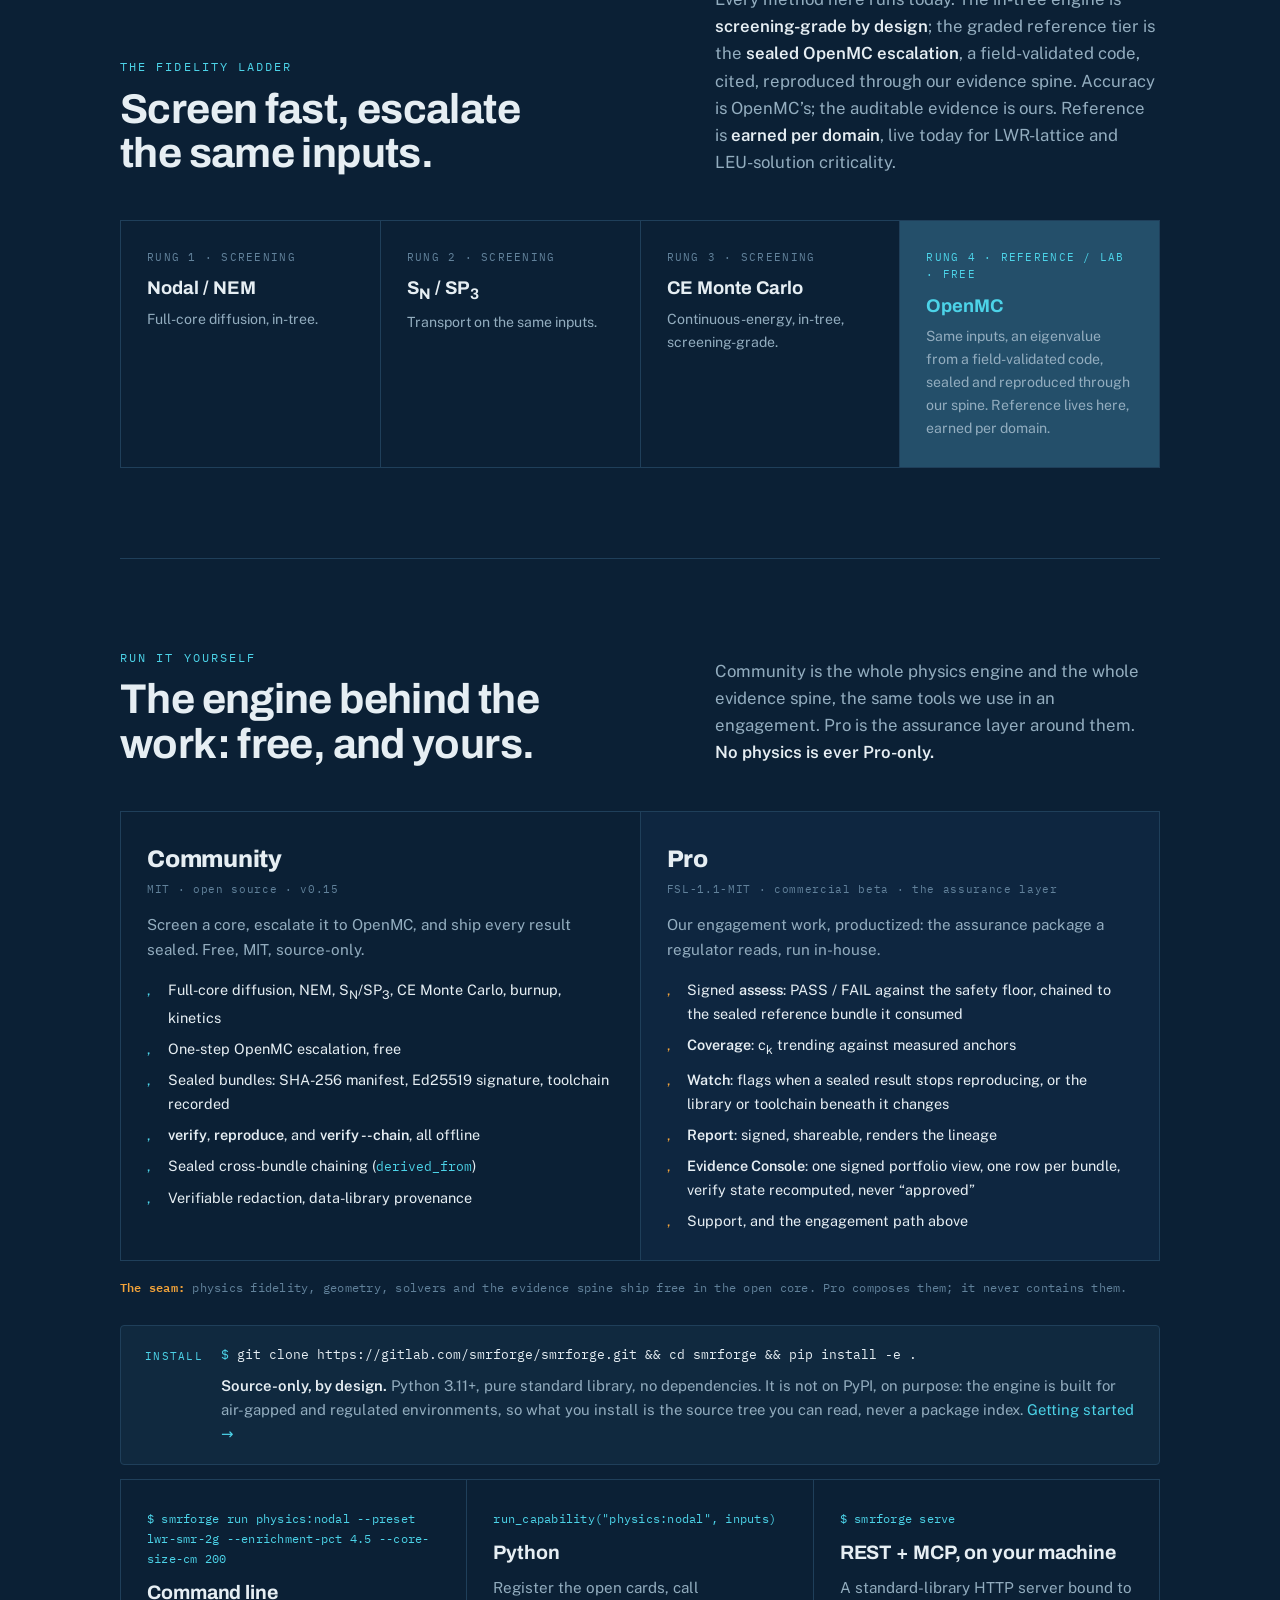
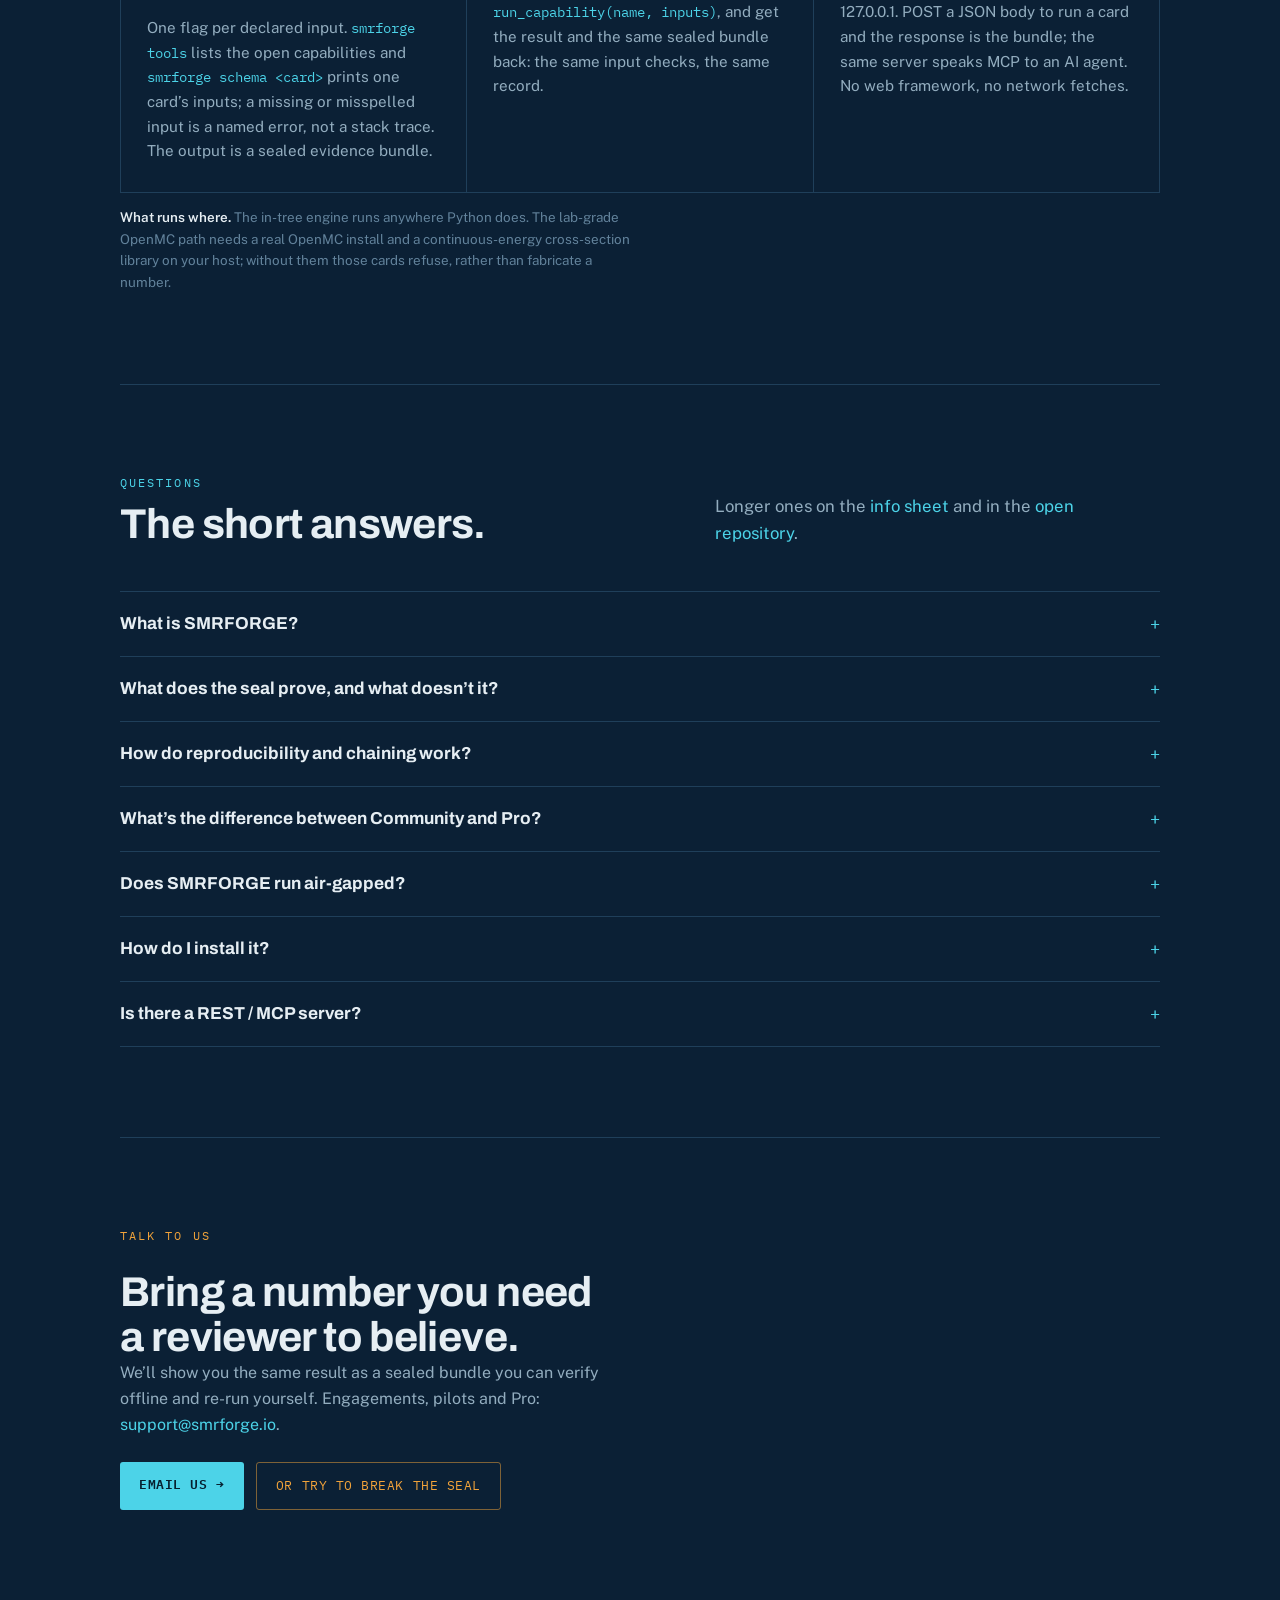
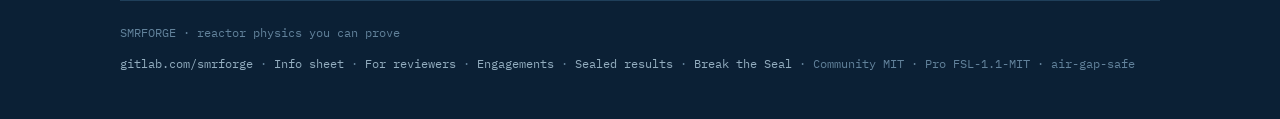
==== commit eb309731: "fix(site): bump visible Community badge v0.14 -> v0.15 (review follow-up) Review caught the human-vi" ====
--- a/index.html
+++ b/index.html
@@ -823,7 +823,7 @@
     <div class="grid c2">
       <div class="prod">
         <div class="pt">Community</div>
-        <div class="lic">MIT &middot; open source &middot; v0.14</div>
+        <div class="lic">MIT &middot; open source &middot; v0.15</div>
         <p>Screen a core, escalate it to OpenMC, and ship every result sealed. Free, MIT, source-only.</p>
         <ul>
           <li>Full-core diffusion, NEM, S<sub>N</sub>/SP<sub>3</sub>, CE Monte Carlo, burnup, kinetics</li>
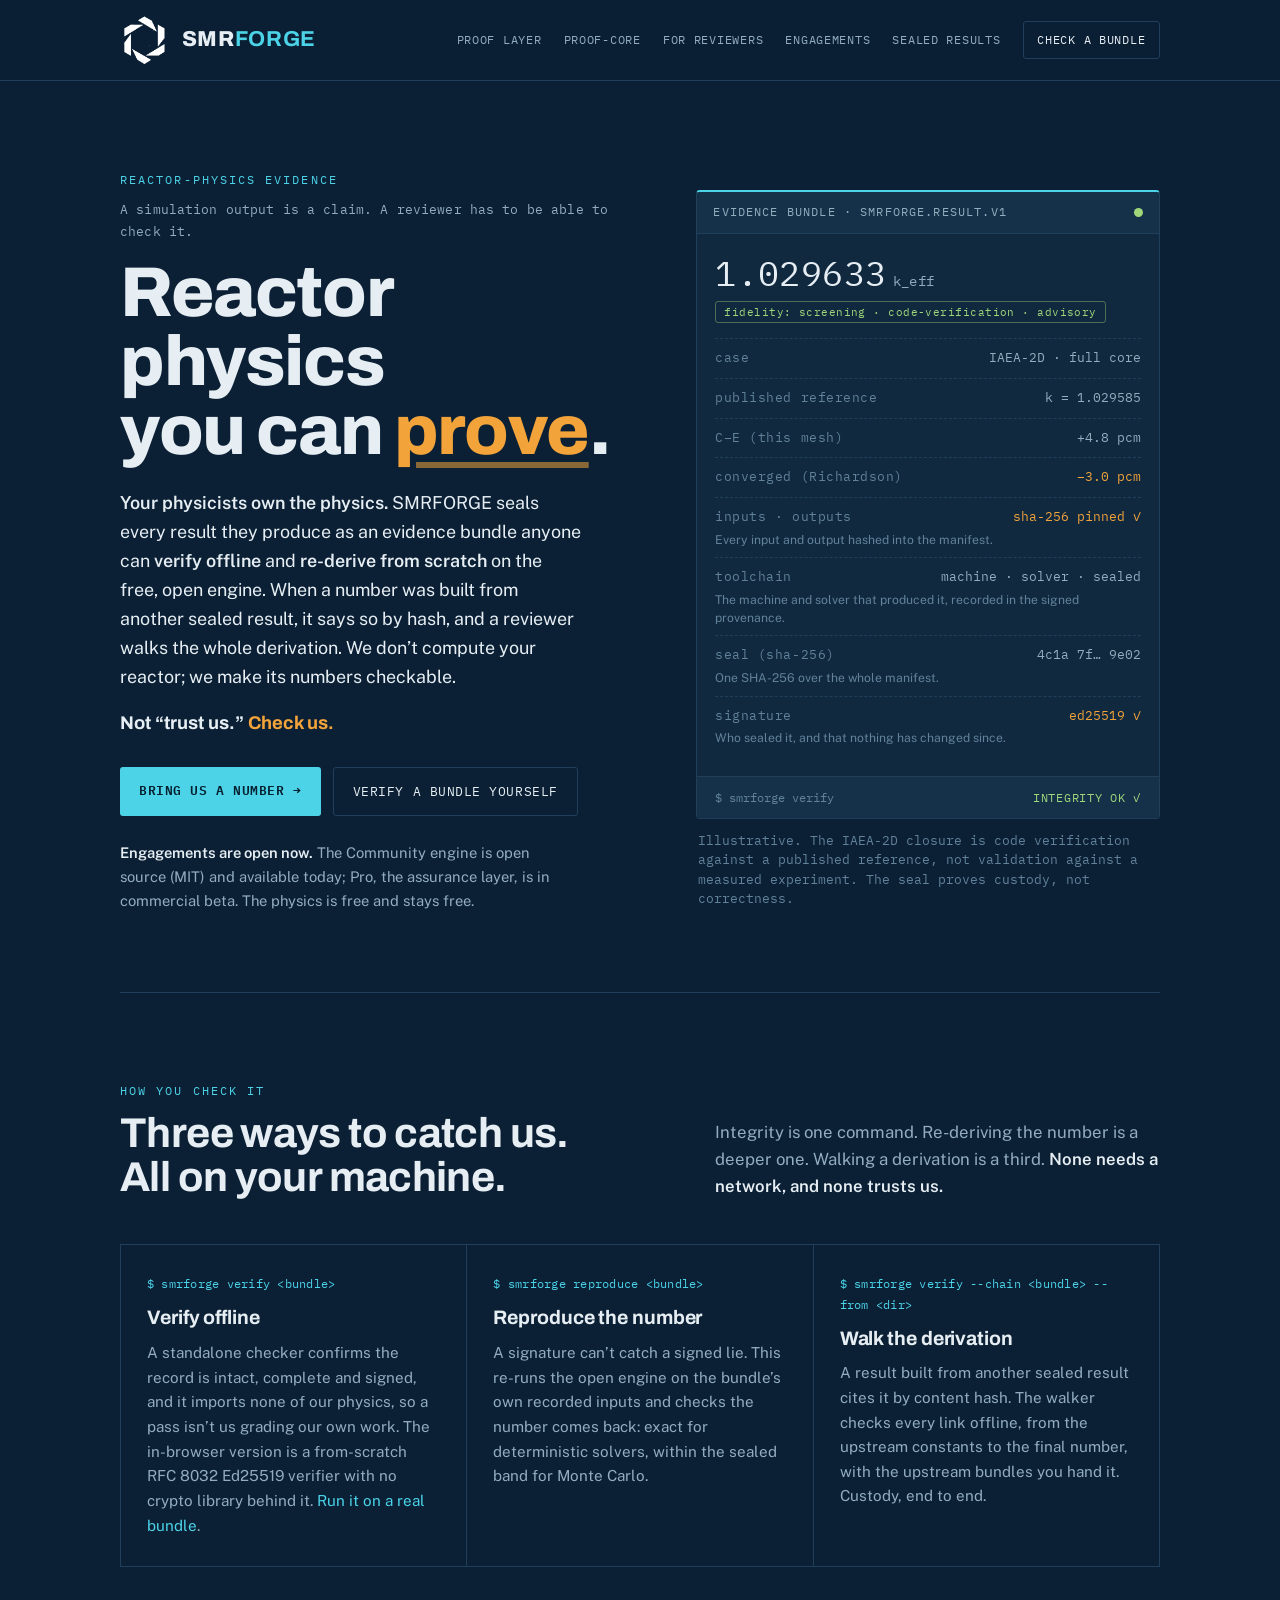
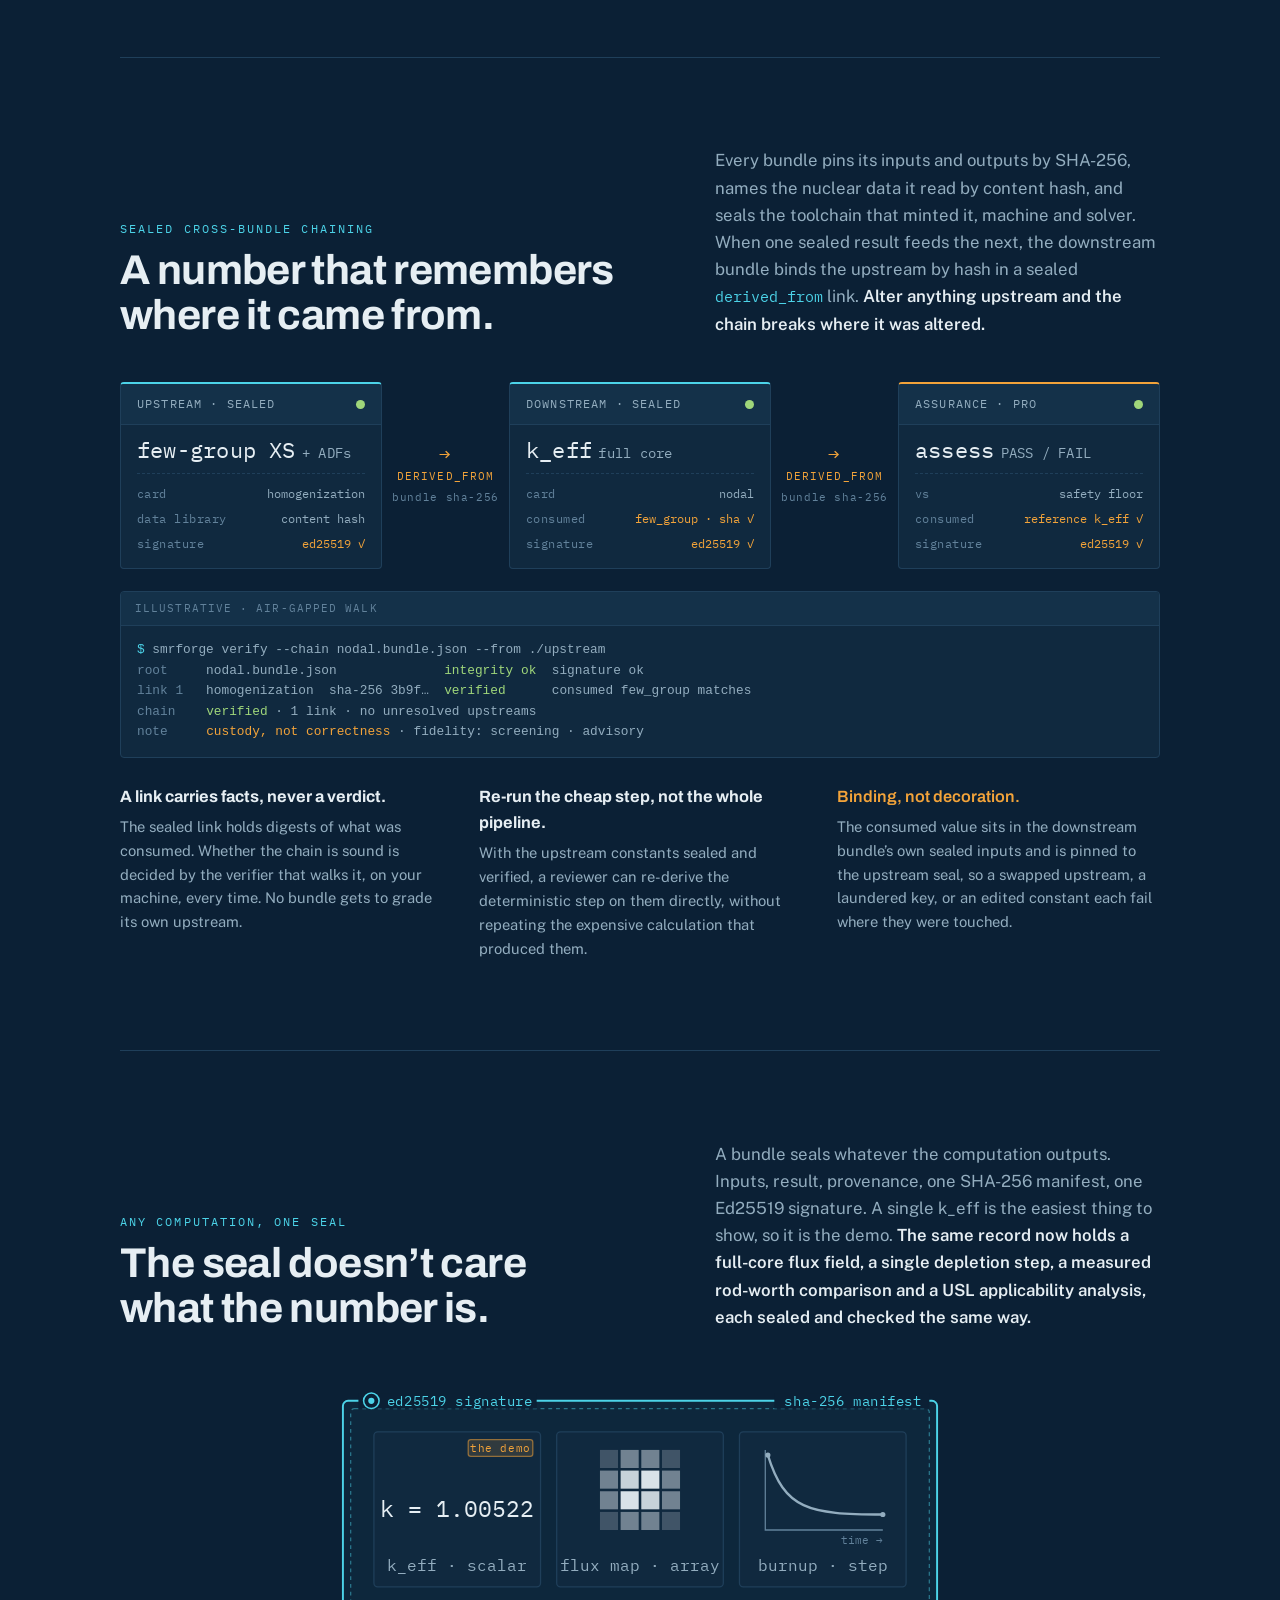
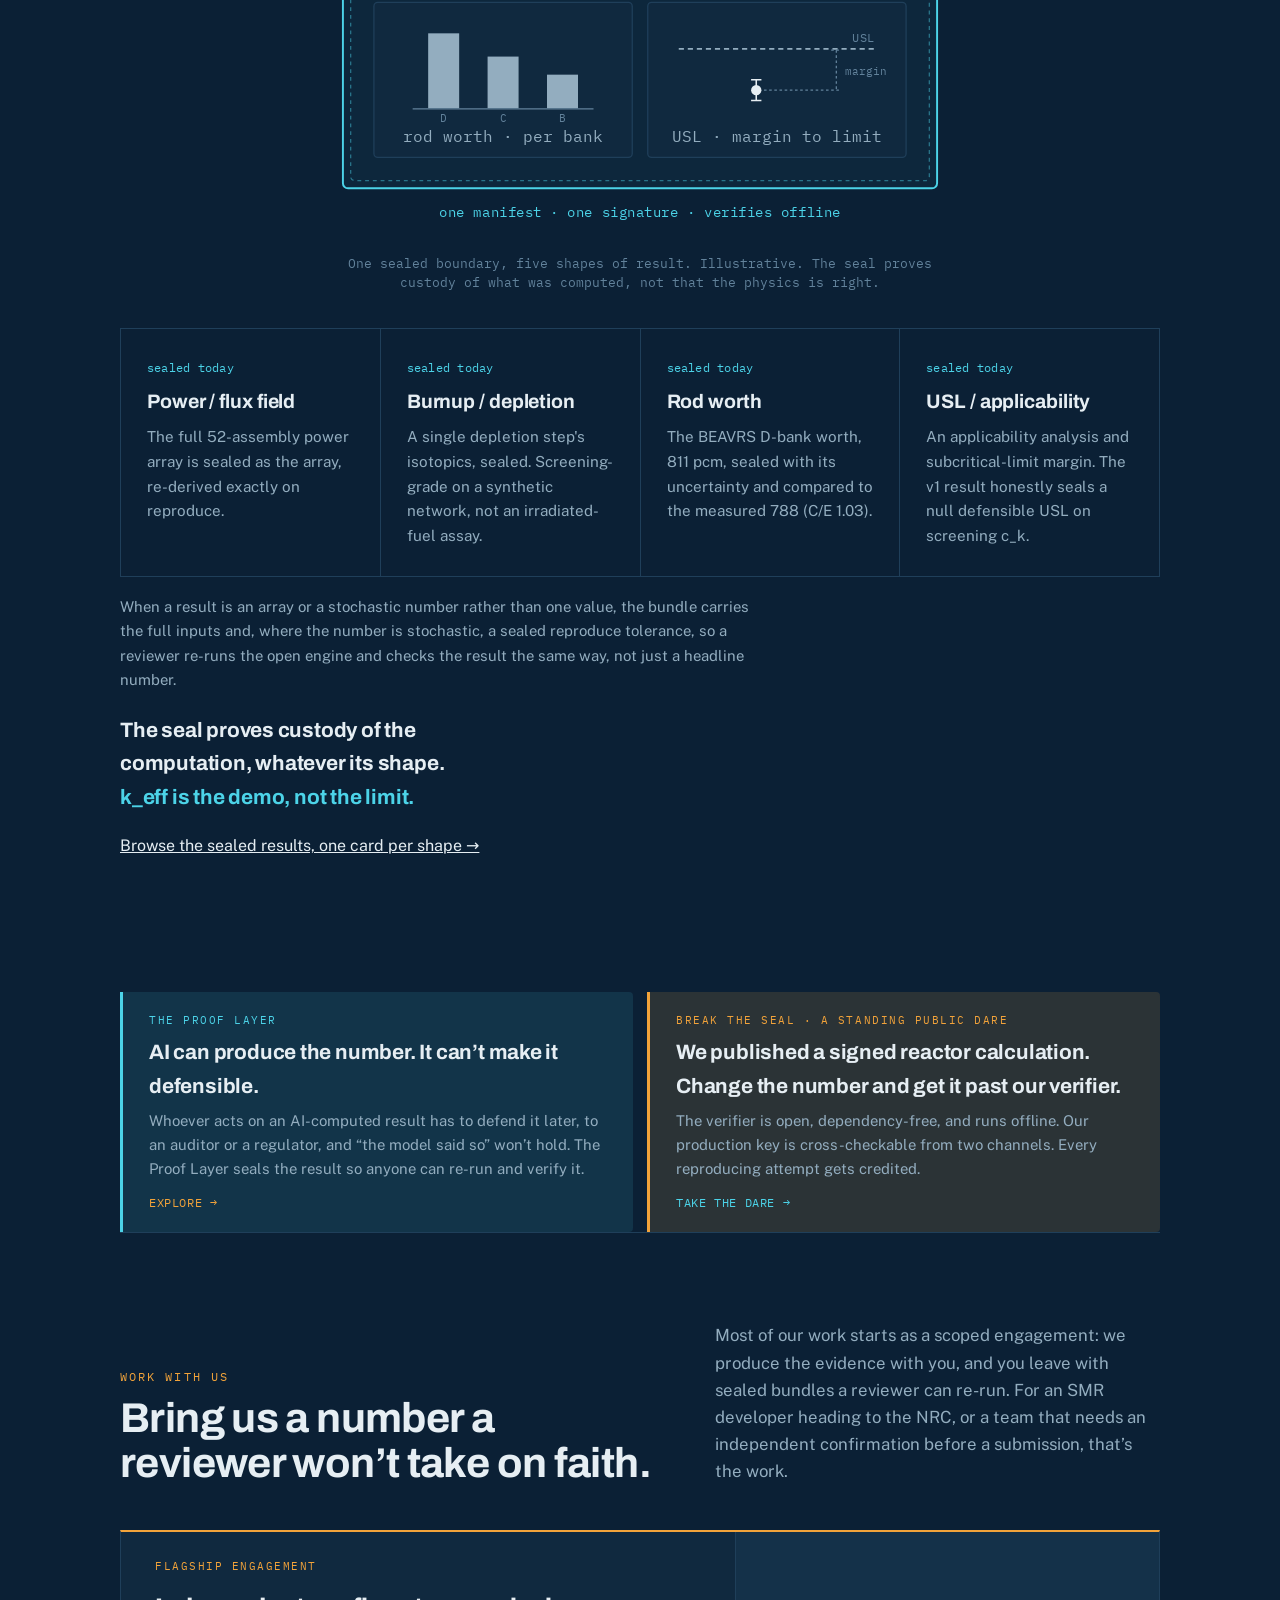
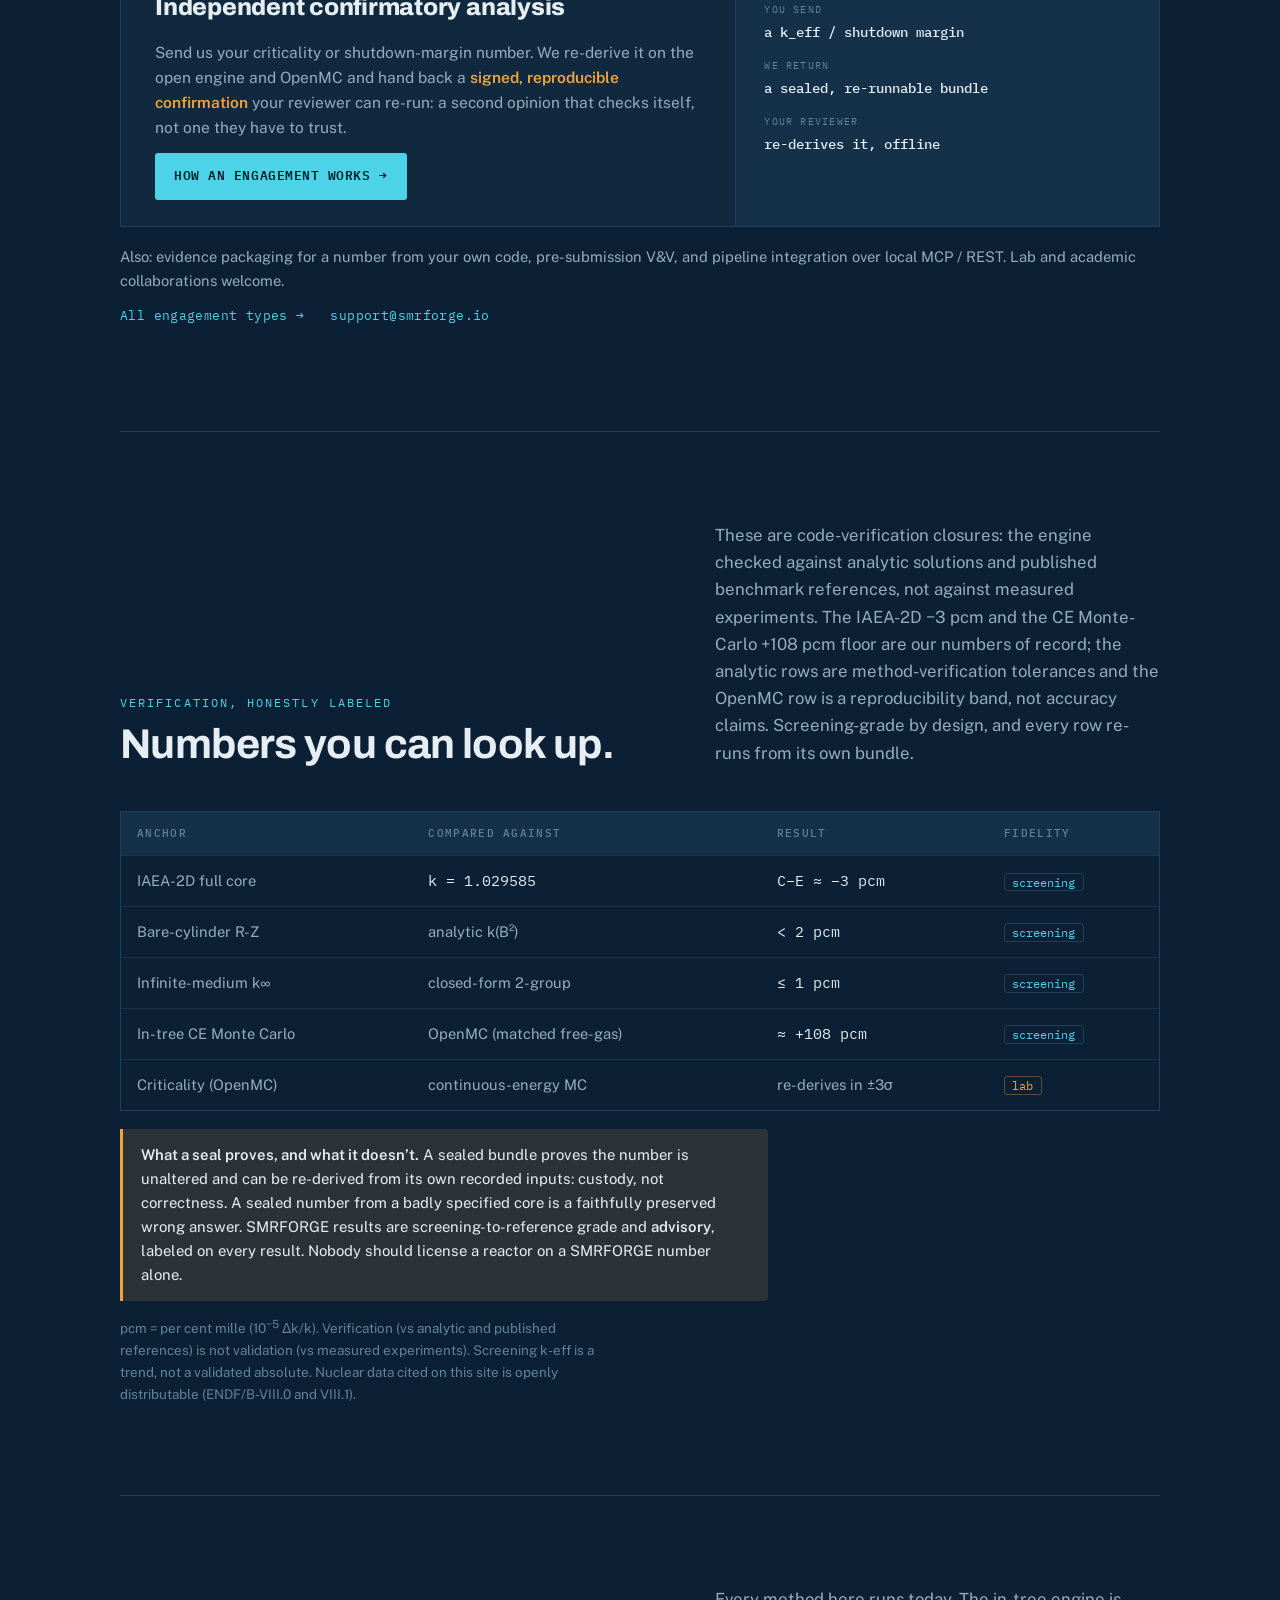
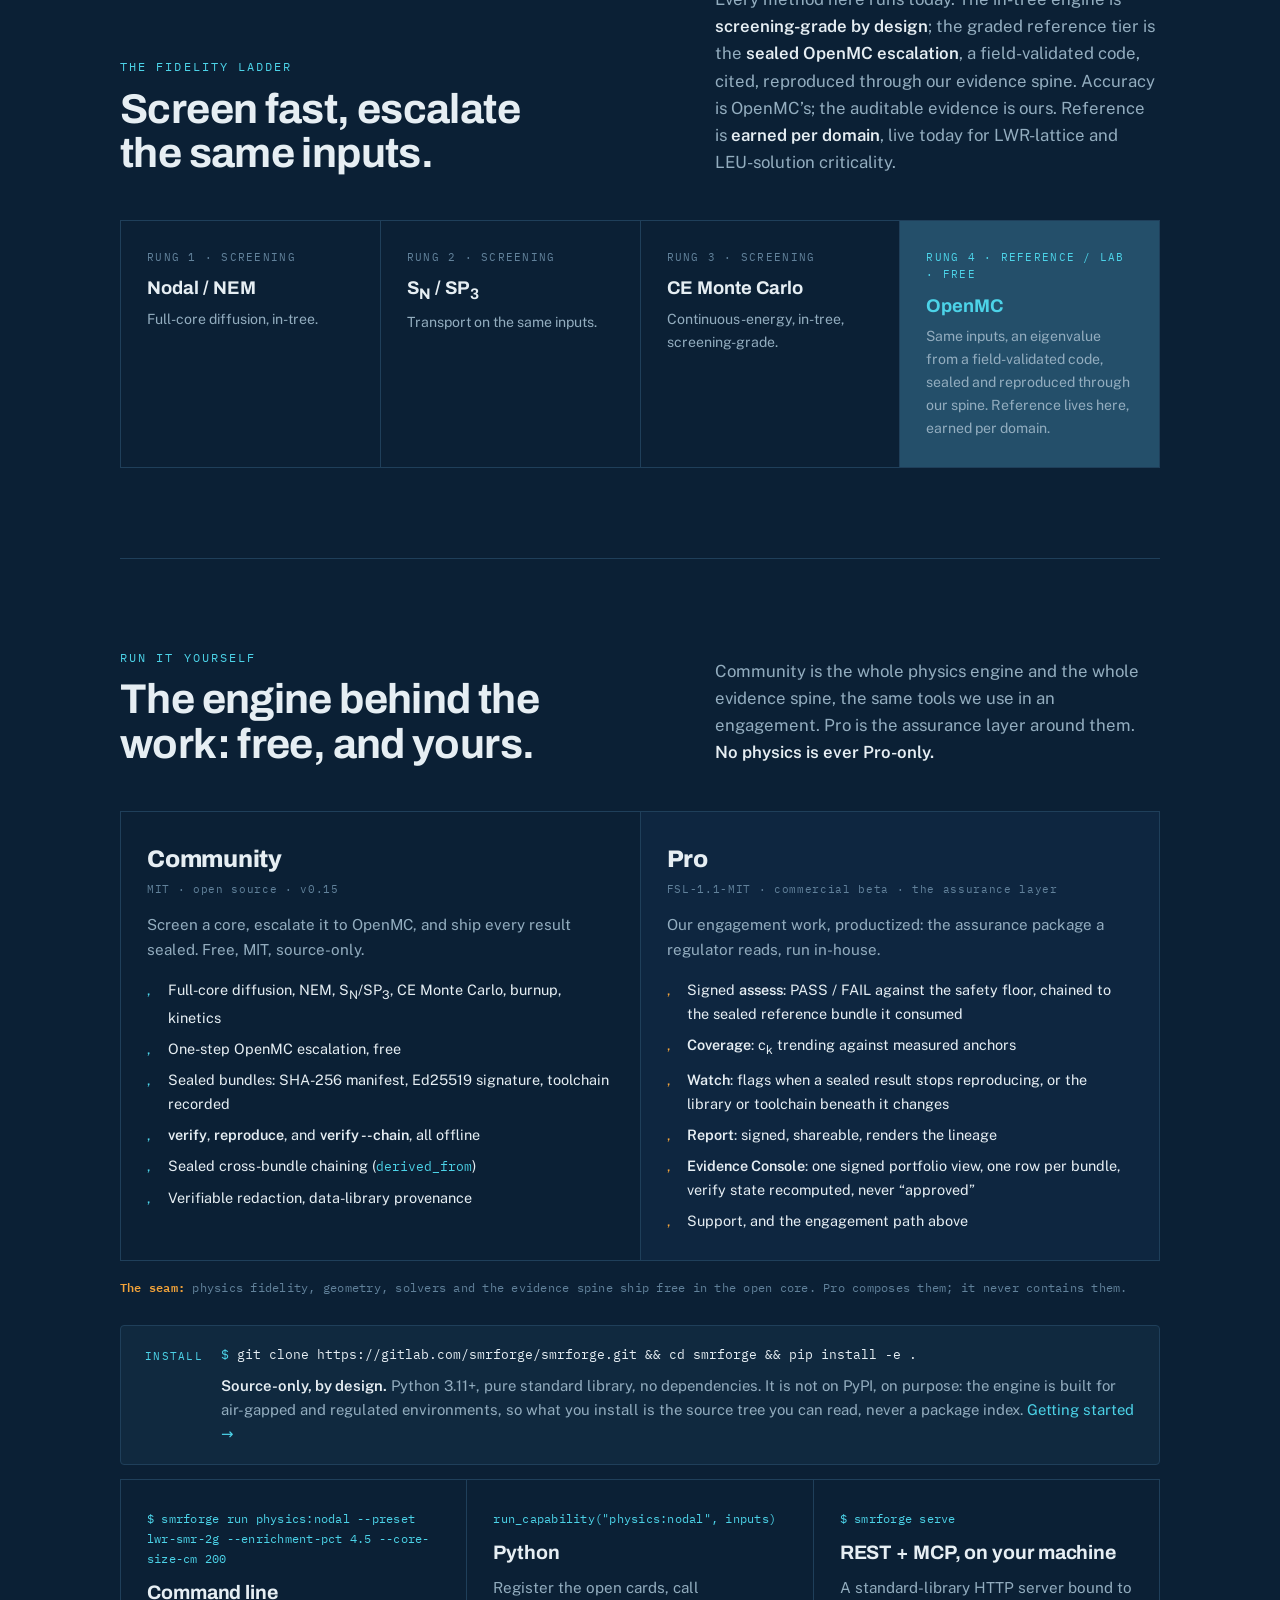
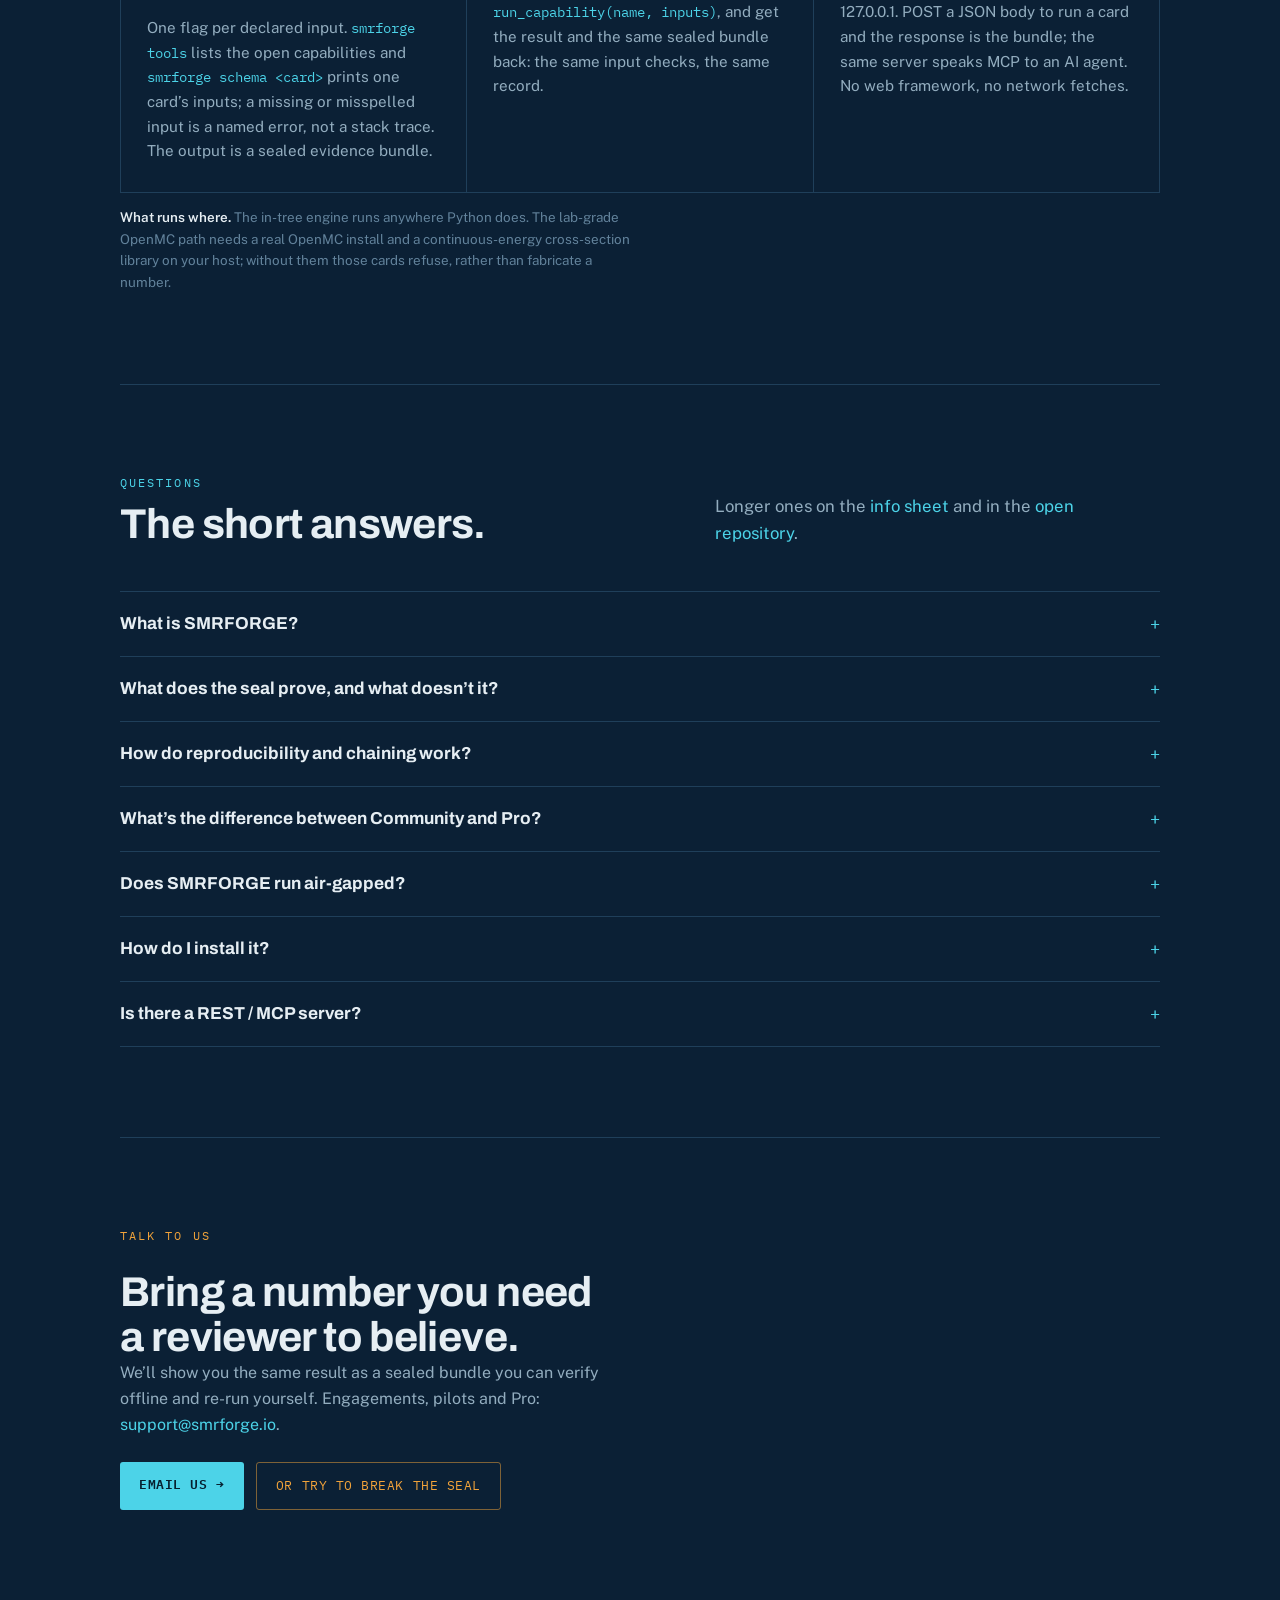
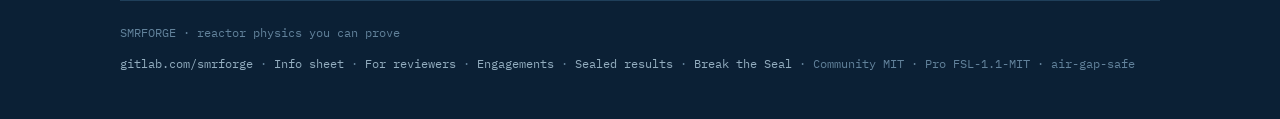
==== commit 3d22cce7: "feat(site): add proof-core page (provenance for AI) + de-crowd nav site-wide New proof-core.html: th" ====
--- a/index.html
+++ b/index.html
@@ -420,8 +420,8 @@
   <div class="bar">
     <a class="brand" href="/" aria-label="SMRFORGE home"><img class="logo" src="images/smrforge-mark-white.png" alt="SMRFORGE mark"><span class="wm">SMR<b>FORGE</b></span></a>
     <nav class="main" aria-label="Primary">
-      <a href="proof-layer.html">Proof Layer</a><a href="for-reviewers.html">For reviewers</a><a href="engagements.html">Engagements</a><a href="sealed-results.html">Sealed results</a>
-      <a class="sub" href="#howit">How it works</a><a class="sub" href="#valid">Verification</a><a class="sub" href="#products">Community &amp; Pro</a><a class="ghost" href="check.html">Check a bundle</a>
+      <a href="proof-layer.html">Proof Layer</a><a href="proof-core.html">proof-core</a><a href="for-reviewers.html">For reviewers</a><a href="engagements.html">Engagements</a><a href="sealed-results.html">Sealed results</a>
+      <a class="ghost" href="check.html">Check a bundle</a>
     </nav>
   </div>
 </header>
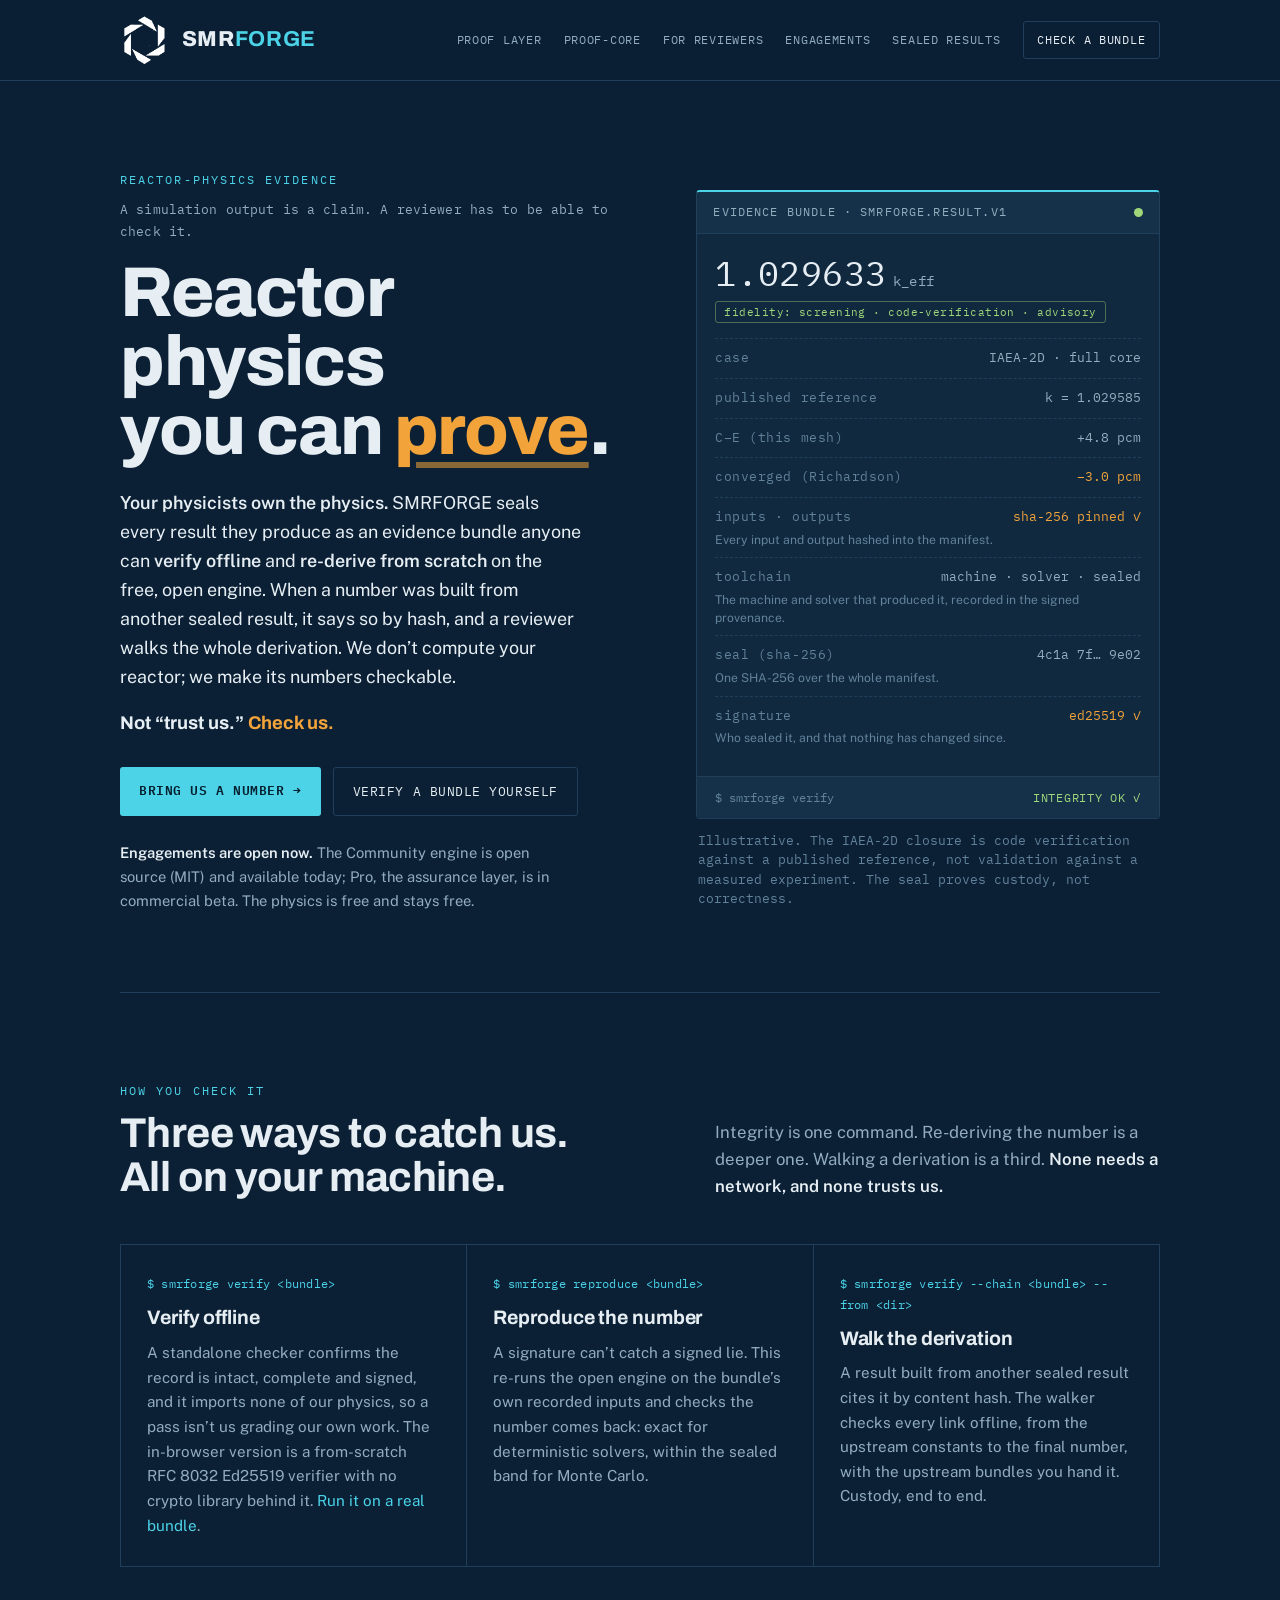
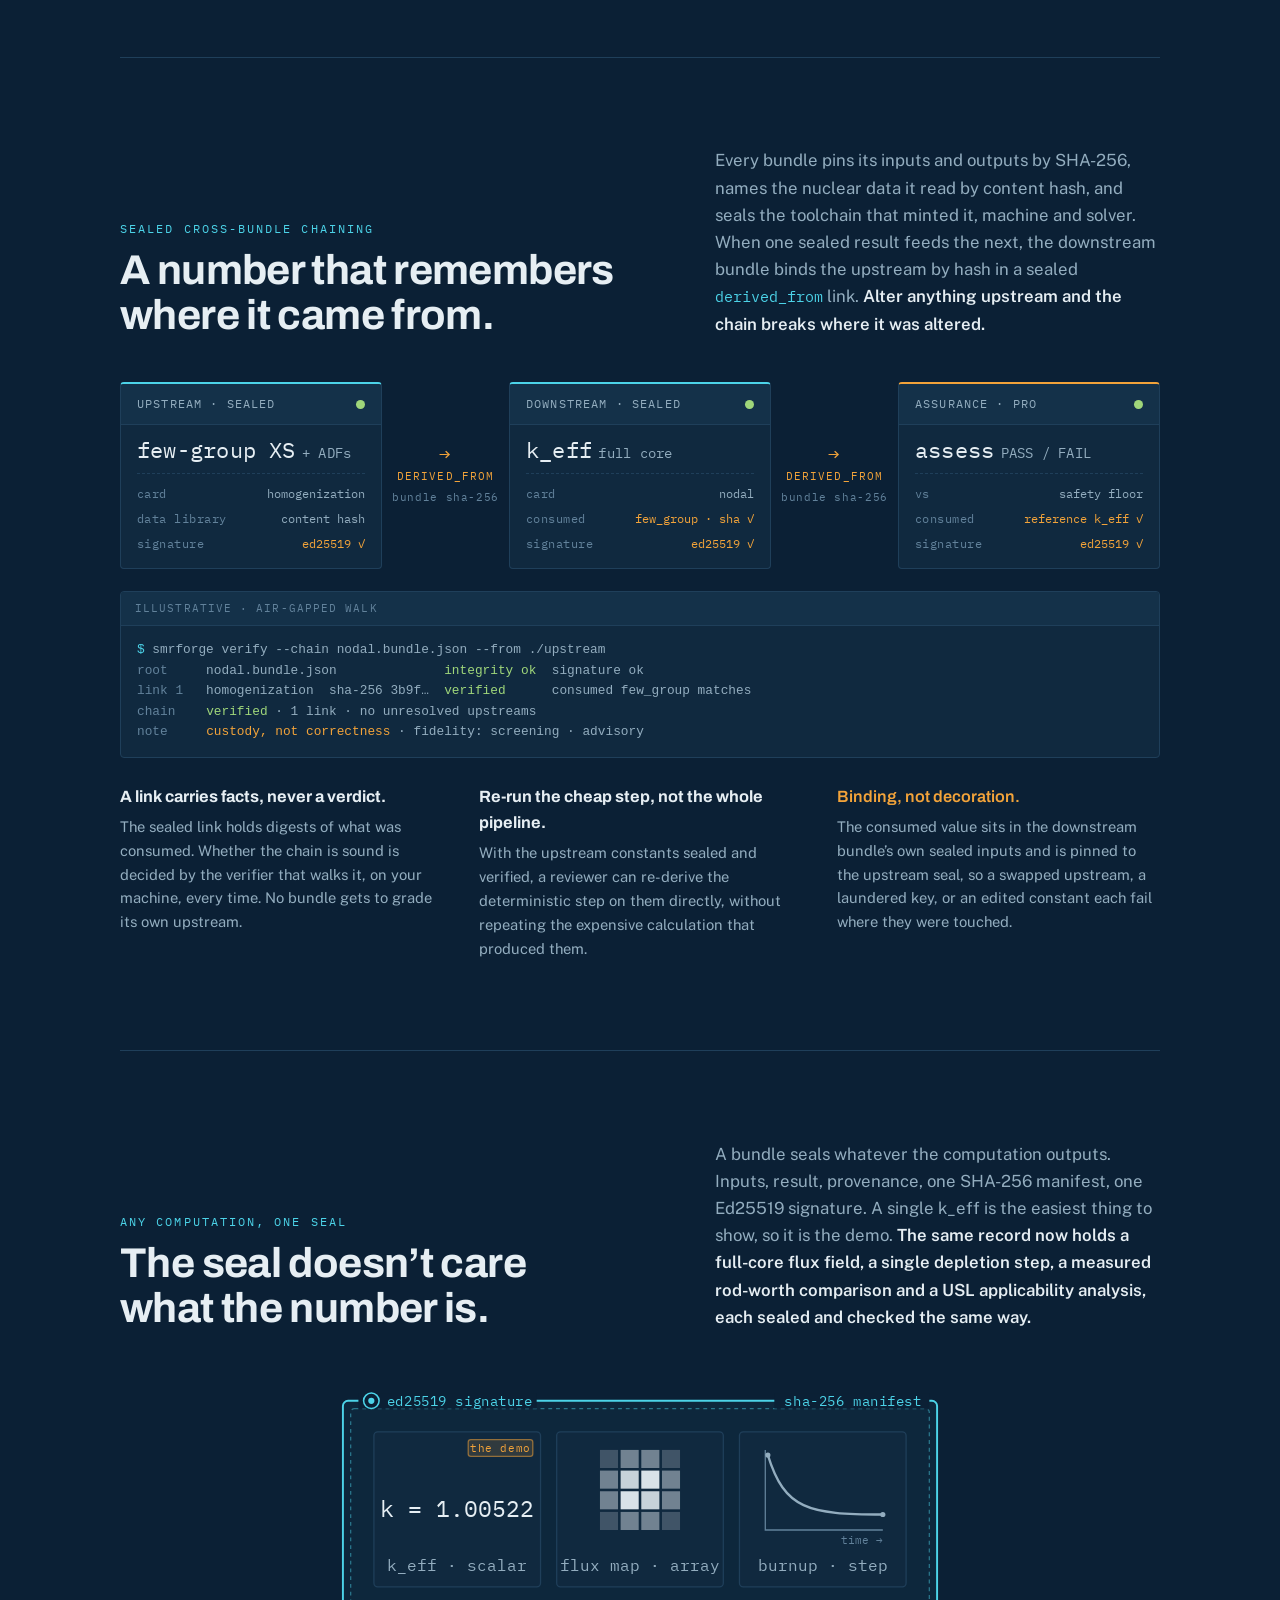
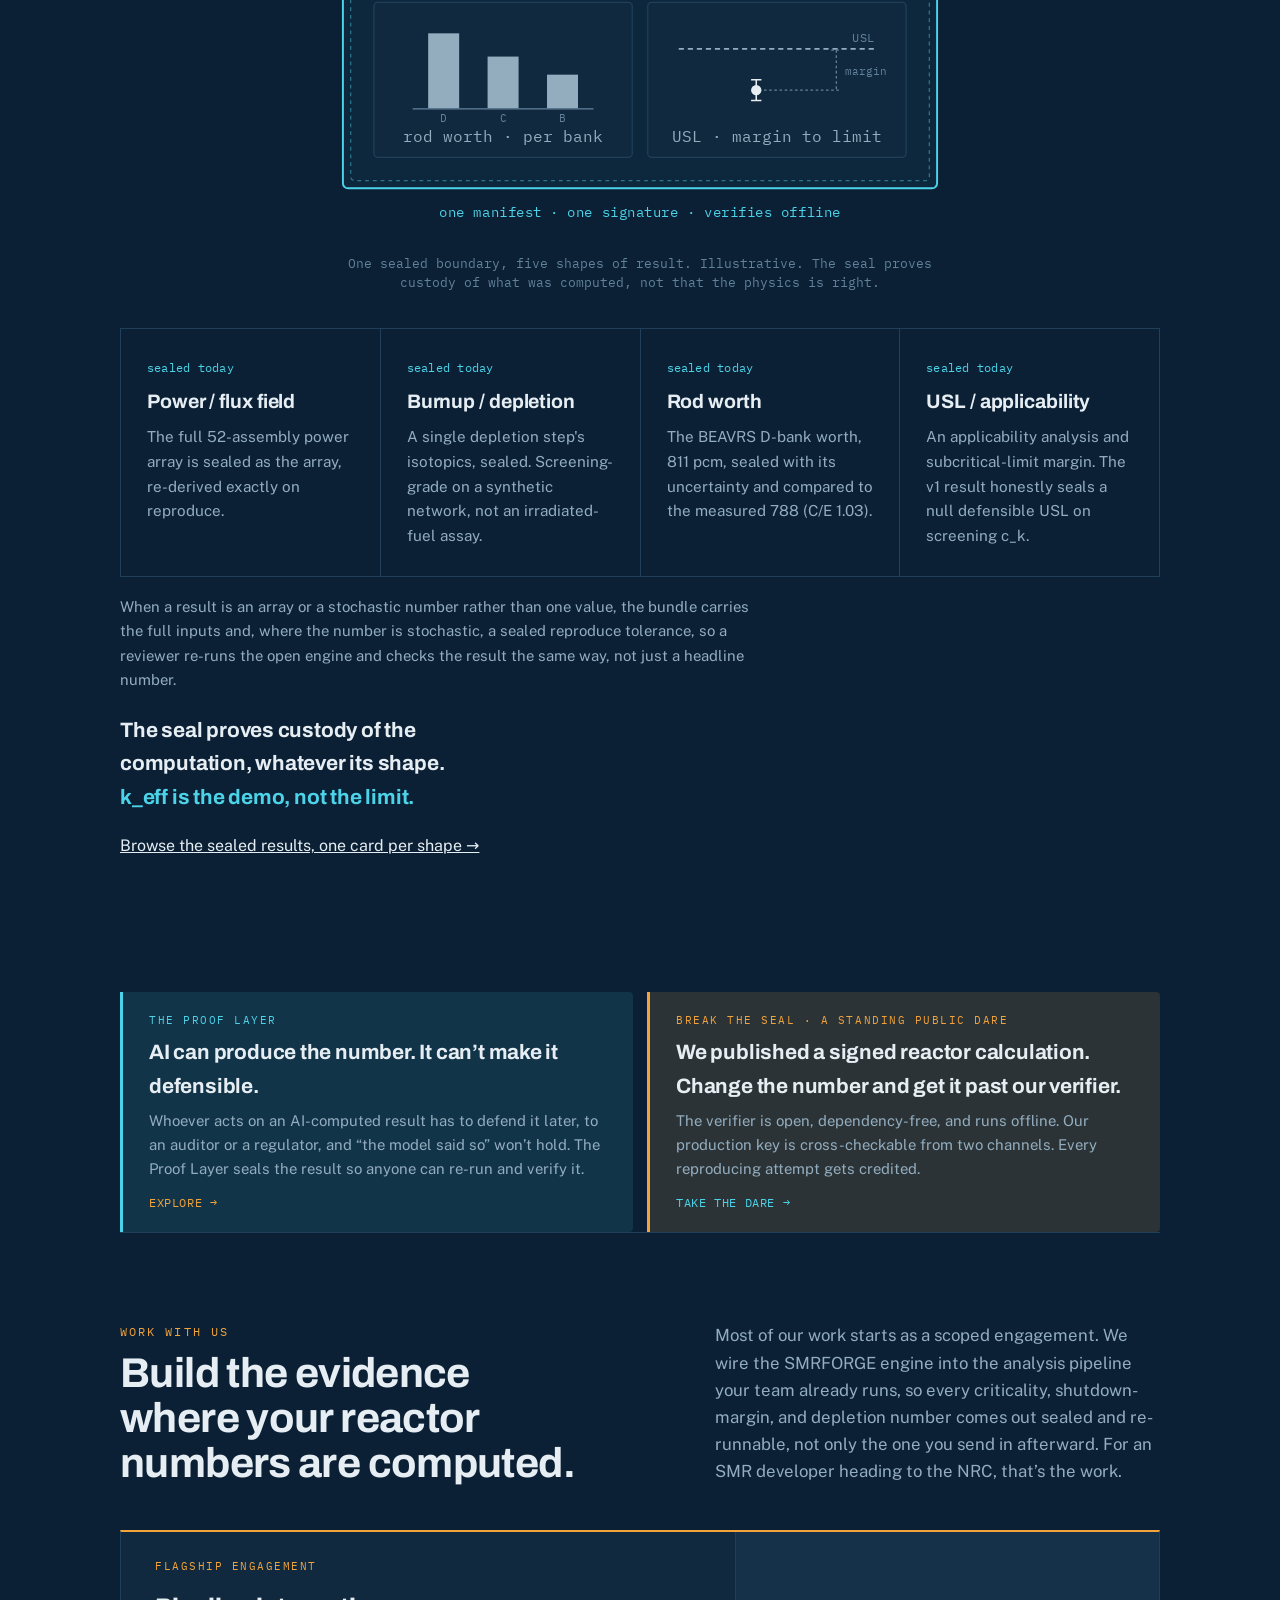
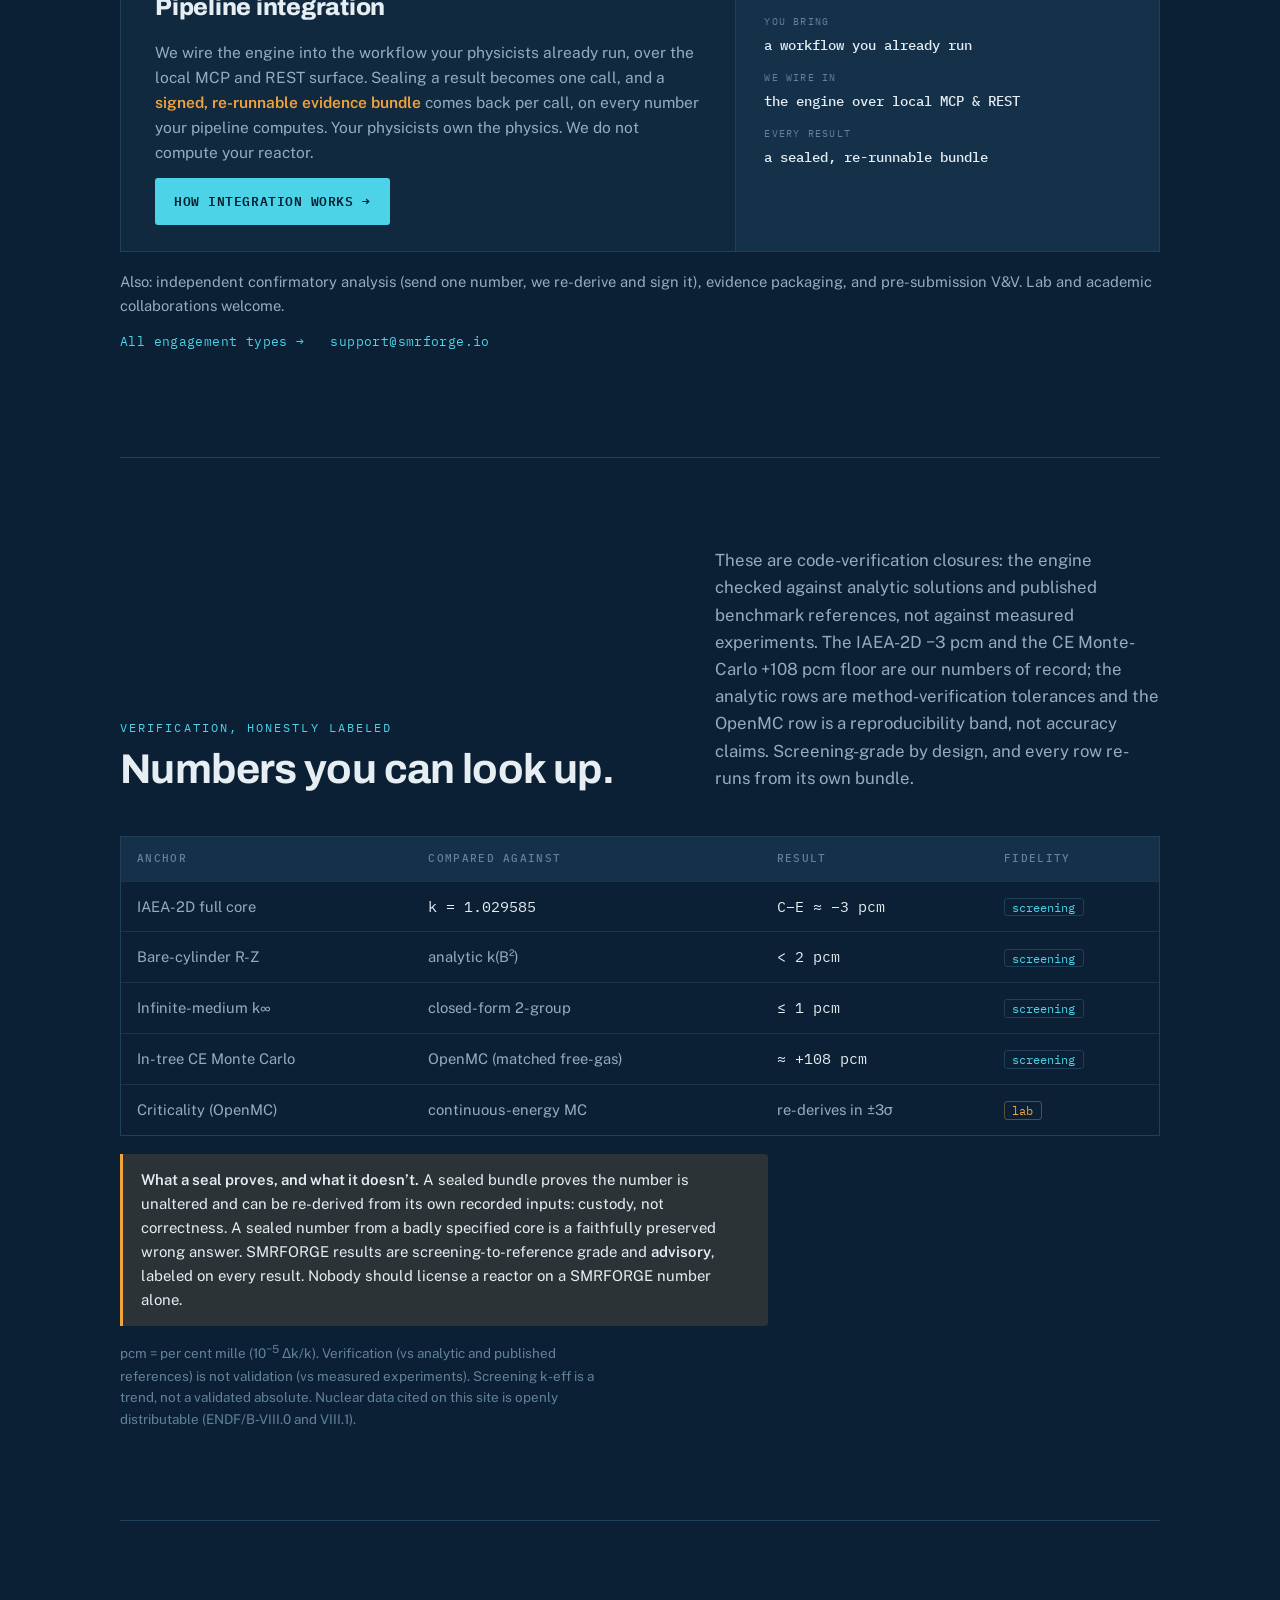
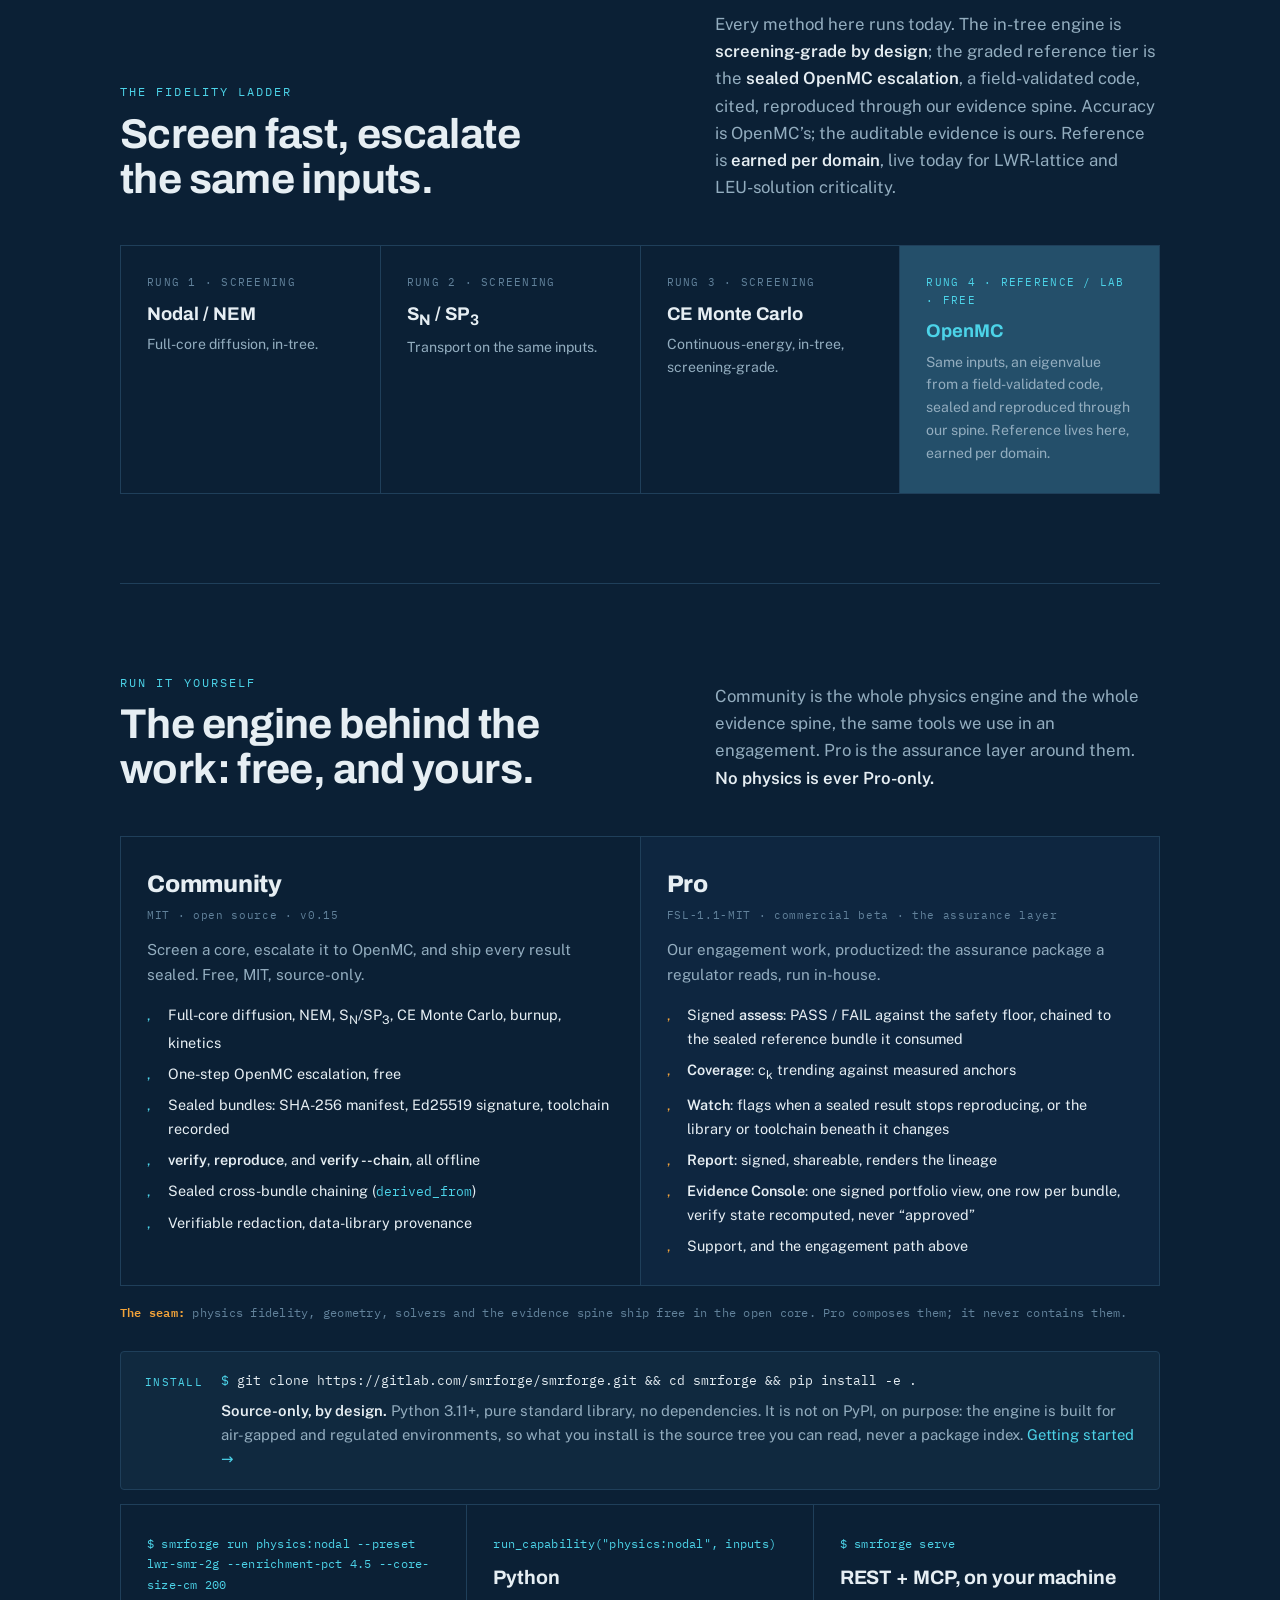
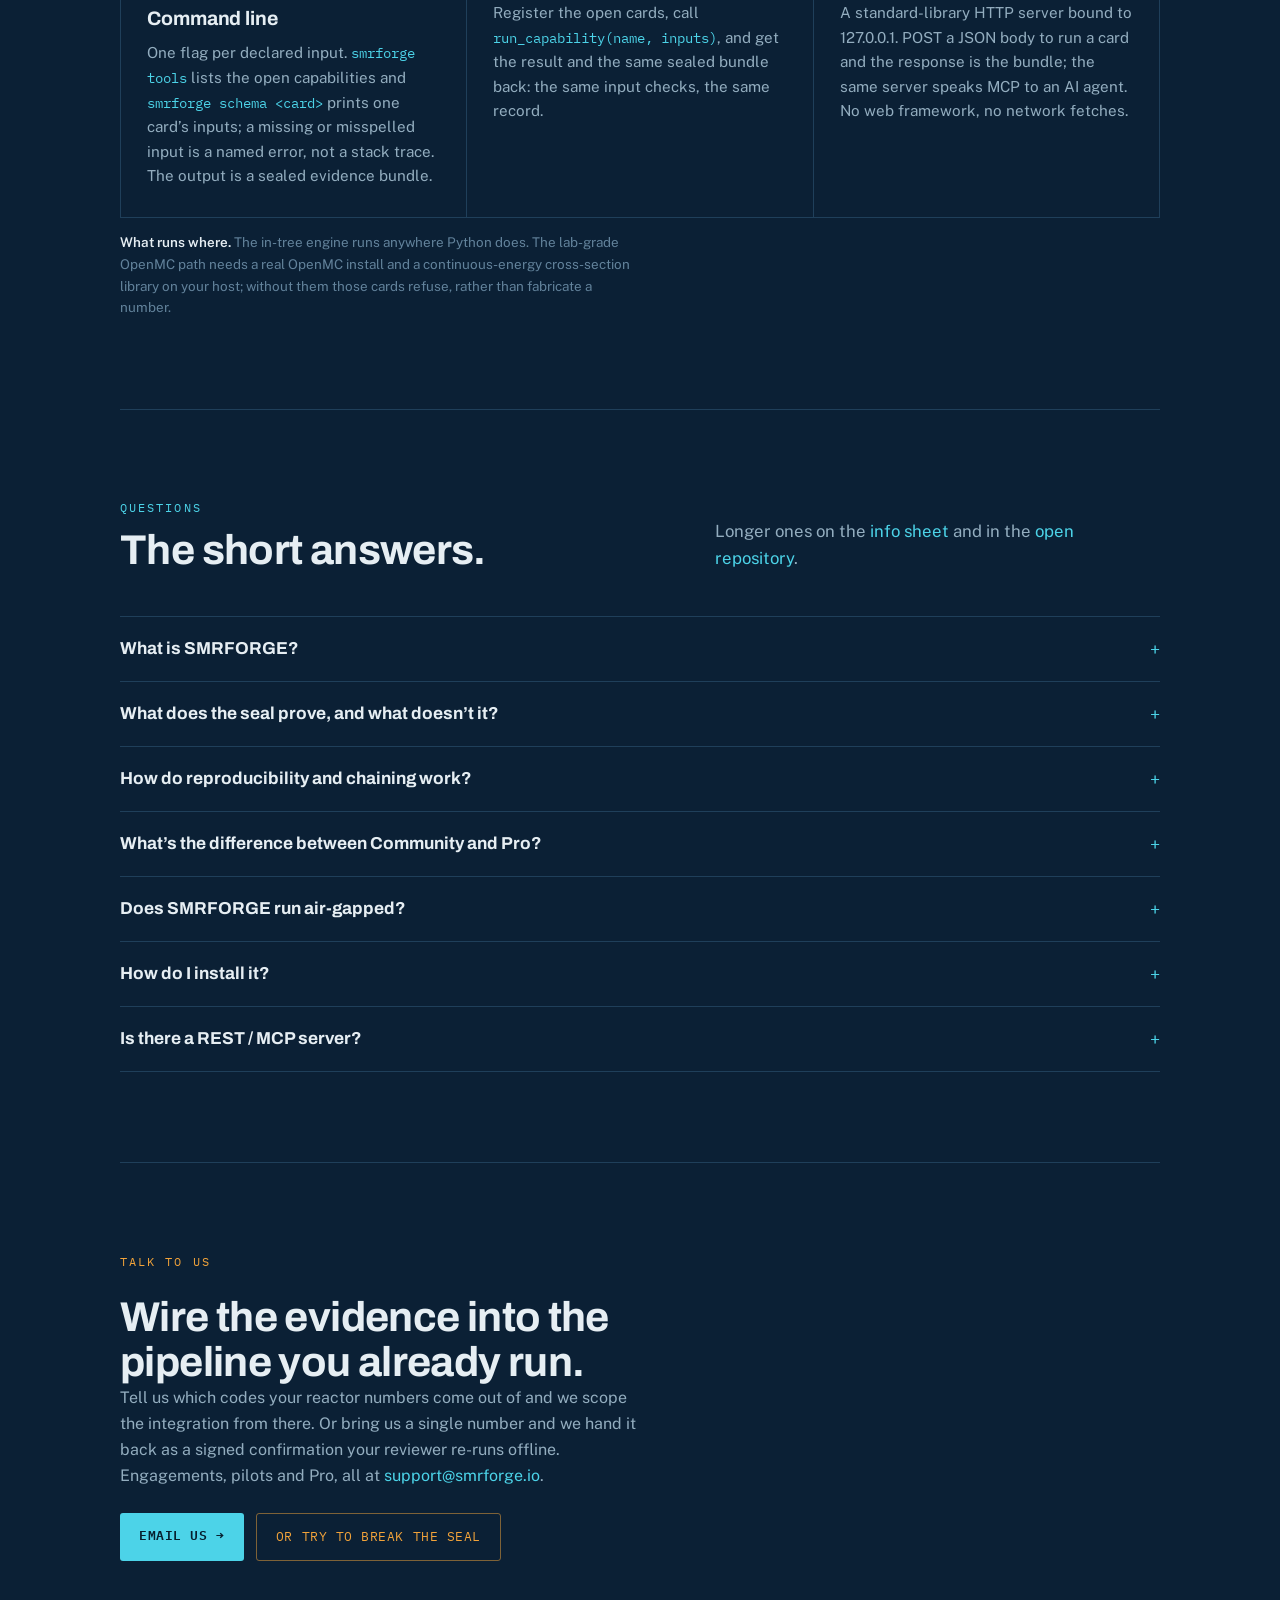
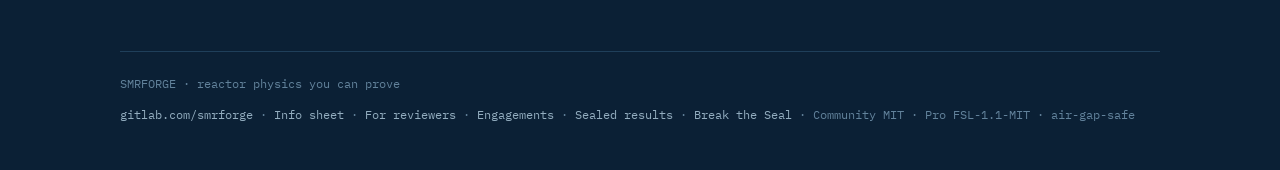
==== commit 36f0db1b: "Make pipeline integration the primary offering over confirmatory analysis Reprioritize the site so i" ====
--- a/index.html
+++ b/index.html
@@ -113,7 +113,7 @@
             "name": "Does SMRFORGE run air-gapped?",
             "acceptedAnswer": {
               "@type": "Answer",
-              "text": "Yes. The open core is pure Python standard library with zero dependencies and no network fetches at runtime, so it runs fully offline, on a laptop with no internet, in a SCIF, or behind an enterprise firewall. The verifier, reproduce, and the chain walker are all offline; the chain walker takes upstream bundles from a directory or archive you supply, never from a network."
+              "text": "Yes. The open core is pure Python standard library with zero dependencies and no network fetches at runtime, so it runs fully offline, on a laptop with no internet, in an air-gapped environment, or behind an enterprise firewall. The verifier, reproduce, and the chain walker are all offline; the chain walker takes upstream bundles from a directory or archive you supply, never from a network."
             }
           },
           {
@@ -724,32 +724,34 @@
     <div class="sec-head">
       <div>
         <p class="kicker warm">Work with us</p>
-        <h2>Bring us a number a reviewer won&rsquo;t take on faith.</h2>
-      </div>
-      <p class="lead">Most of our work starts as a scoped engagement: we produce the evidence with you, and you
-        leave with sealed bundles a reviewer can re-run. For an SMR developer heading to the NRC, or a team that
-        needs an independent confirmation before a submission, that&rsquo;s the work.</p>
+        <h2>Build the evidence where your reactor numbers are computed.</h2>
+      </div>
+      <p class="lead">Most of our work starts as a scoped engagement. We wire the SMRFORGE engine into the analysis
+        pipeline your team already runs, so every criticality, shutdown-margin, and depletion number comes out
+        sealed and re-runnable, not only the one you send in afterward. For an SMR developer heading to the NRC,
+        that&rsquo;s the work.</p>
     </div>
 
     <div class="flag">
       <div class="fm">
         <div class="en">Flagship engagement</div>
-        <h3>Independent confirmatory analysis</h3>
-        <p>Send us your criticality or shutdown-margin number. We re-derive it on the open engine and OpenMC
-          and hand back a <span class="warm">signed, reproducible confirmation</span> your reviewer can
-          re-run: a second opinion that checks itself, not one they have to trust.</p>
-        <a class="btn primary" href="engagements.html">How an engagement works &rarr;</a>
+        <h3>Pipeline integration</h3>
+        <p>We wire the engine into the workflow your physicists already run, over the local MCP and REST surface.
+          Sealing a result becomes one call, and a <span class="warm">signed, re-runnable evidence bundle</span>
+          comes back per call, on every number your pipeline computes. Your physicists own the physics. We do not
+          compute your reactor.</p>
+        <a class="btn primary" href="engagements.html">How integration works &rarr;</a>
       </div>
       <div class="ff">
-        <div class="fs"><span class="s">You send</span><b>a k_eff / shutdown margin</b></div>
-        <div class="fs"><span class="s">We return</span><b>a sealed, re-runnable bundle</b></div>
-        <div class="fs"><span class="s">Your reviewer</span><b>re-derives it, offline</b></div>
-      </div>
-    </div>
-    <p class="more">Also: evidence packaging for a number from your own code, pre-submission V&amp;V, and
-      pipeline integration over local MCP / REST. Lab and academic collaborations welcome.
+        <div class="fs"><span class="s">You bring</span><b>a workflow you already run</b></div>
+        <div class="fs"><span class="s">We wire in</span><b>the engine over local MCP &amp; REST</b></div>
+        <div class="fs"><span class="s">Every result</span><b>a sealed, re-runnable bundle</b></div>
+      </div>
+    </div>
+    <p class="more">Also: independent confirmatory analysis (send one number, we re-derive and sign it), evidence
+      packaging, and pre-submission V&amp;V. Lab and academic collaborations welcome.
       <a href="engagements.html">All engagement types &rarr;</a>
-      <a href="mailto:support@smrforge.io?subject=Confirmatory%20analysis">support@smrforge.io</a></p>
+      <a href="mailto:support@smrforge.io?subject=Pipeline%20integration">support@smrforge.io</a></p>
   </section>
 </div>
 
@@ -938,7 +940,7 @@
       <details>
         <summary>Does SMRFORGE run air-gapped?</summary>
         <div class="a">Yes. The open core is pure Python standard library with zero dependencies and no network
-          fetches at runtime, so it runs fully offline: a laptop with no internet, a SCIF, an enterprise
+          fetches at runtime, so it runs fully offline: a laptop with no internet, an air-gapped environment, an enterprise
           firewall. The verifier, reproduce, and the chain walker are all offline; the walker takes upstream
           bundles from a directory or archive you supply, never from a network.</div>
       </details>
@@ -964,11 +966,12 @@
 <div class="wrap" id="contact">
   <section class="sec contact">
     <p class="kicker warm">Talk to us</p>
-    <h2>Bring a number you need a reviewer to believe.</h2>
-    <p>We&rsquo;ll show you the same result as a sealed bundle you can verify offline and re-run yourself.
-      Engagements, pilots and Pro: <a href="mailto:support@smrforge.io">support@smrforge.io</a>.</p>
+    <h2>Wire the evidence into the pipeline you already run.</h2>
+    <p>Tell us which codes your reactor numbers come out of and we scope the integration from there. Or bring us a
+      single number and we hand it back as a signed confirmation your reviewer re-runs offline. Engagements,
+      pilots and Pro, all at <a href="mailto:support@smrforge.io">support@smrforge.io</a>.</p>
     <div class="ctas" style="margin-top:0">
-      <a class="btn primary" href="mailto:support@smrforge.io">Email us &rarr;</a>
+      <a class="btn primary" href="mailto:support@smrforge.io?subject=Pipeline%20integration">Email us &rarr;</a>
       <a class="btn warm" href="break-the-seal.html">Or try to break the seal</a>
     </div>
   </section>
